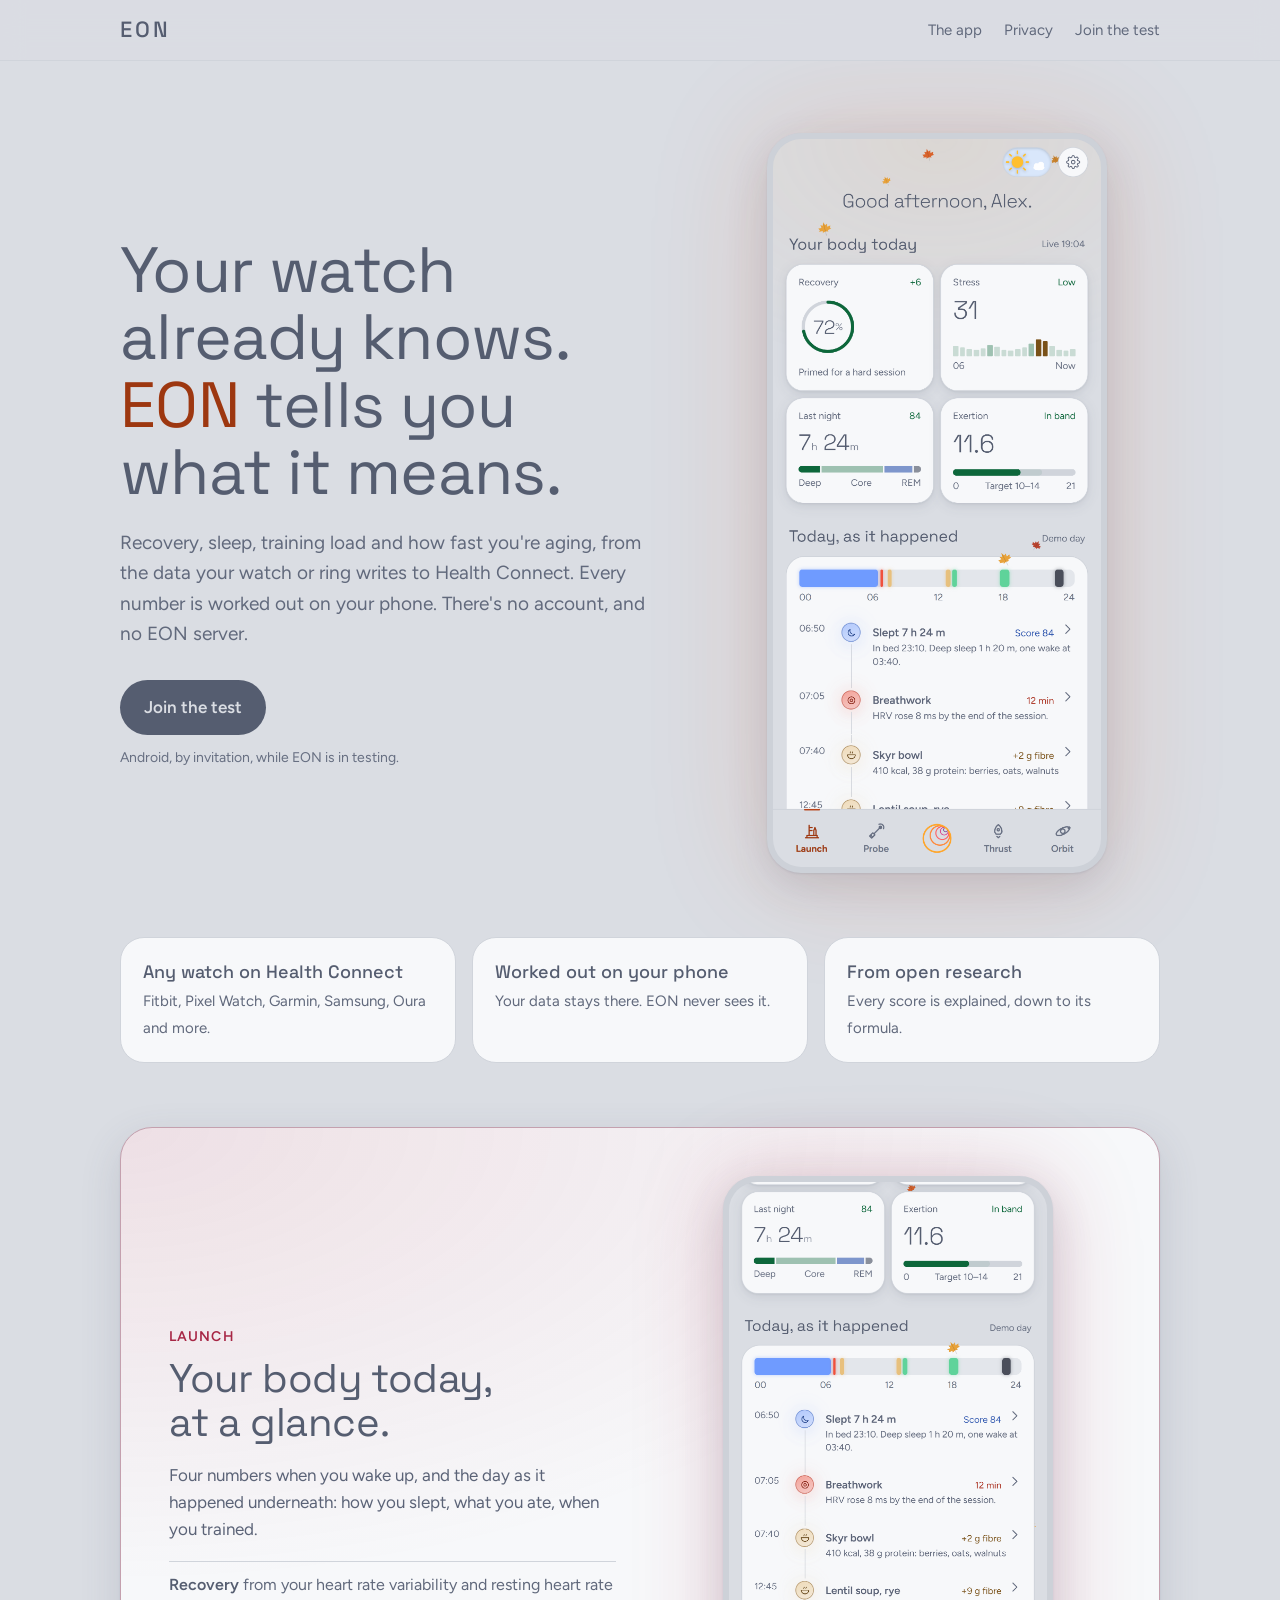
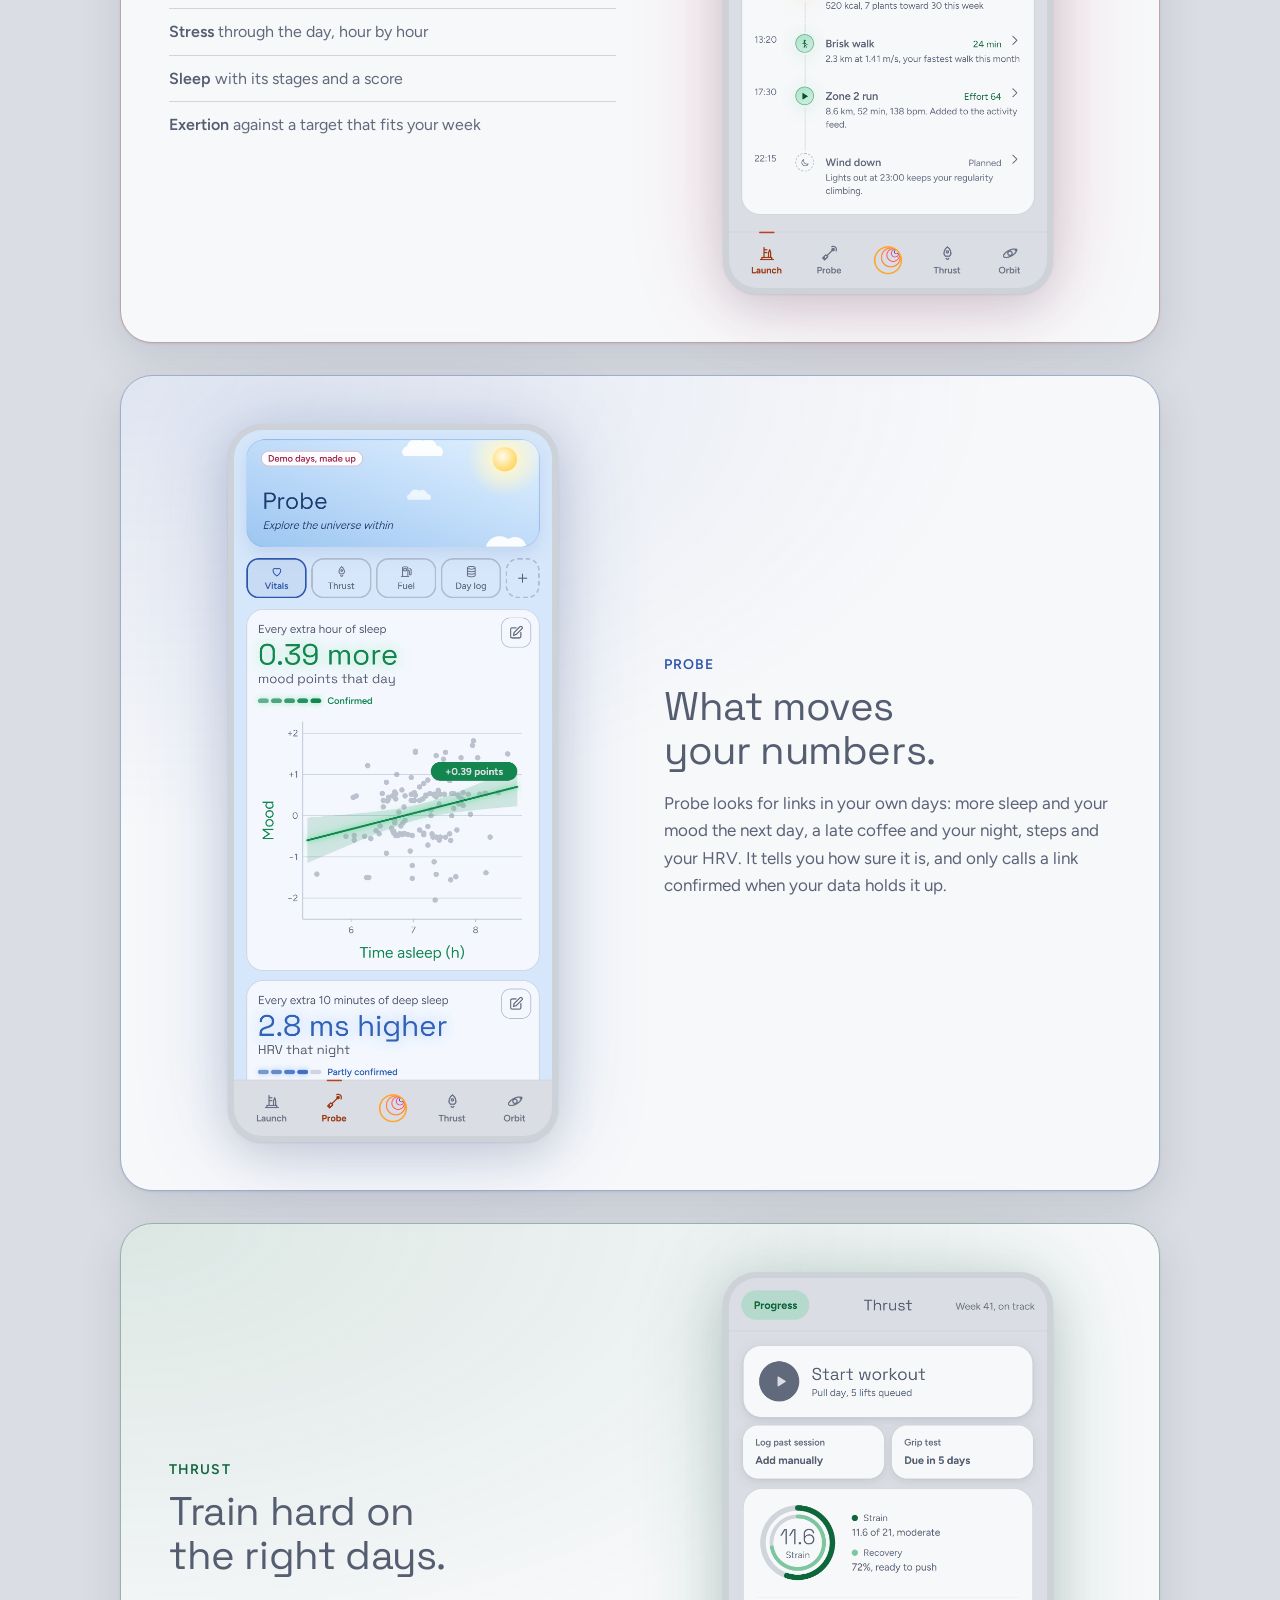
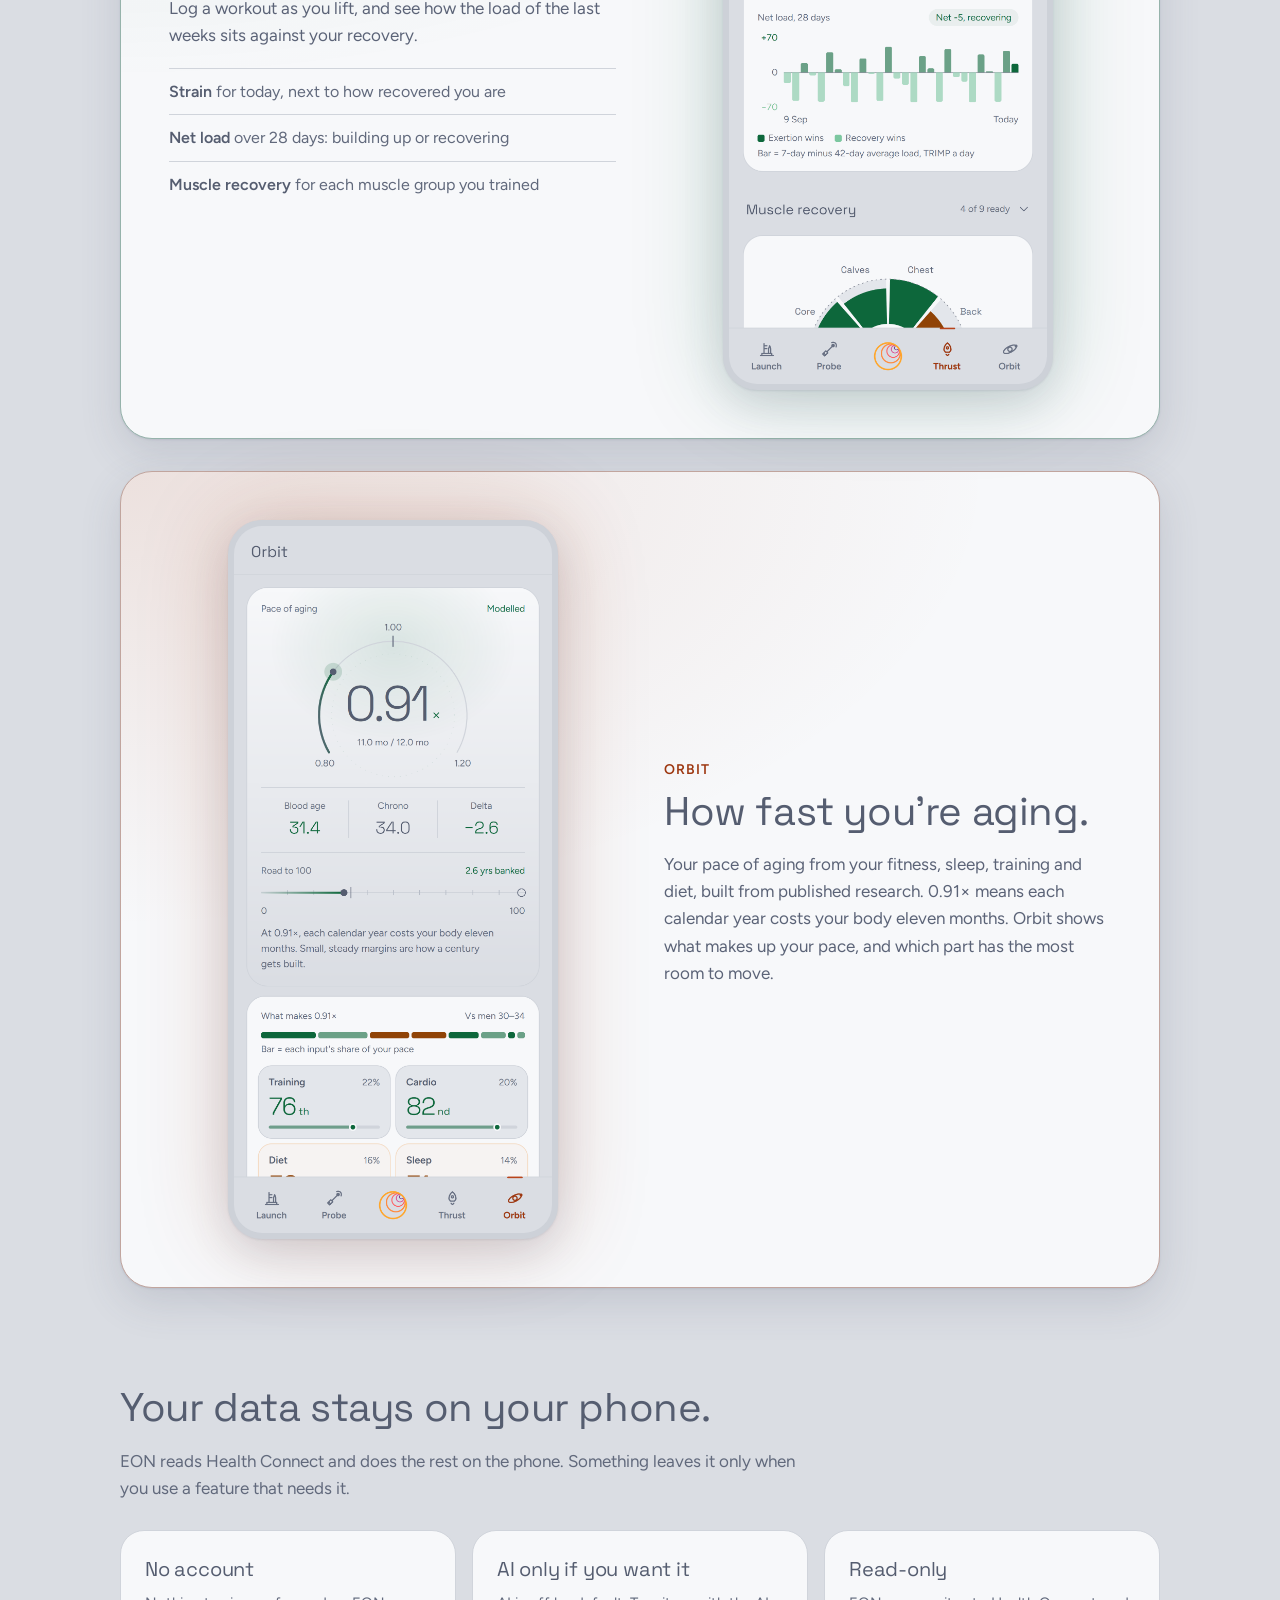
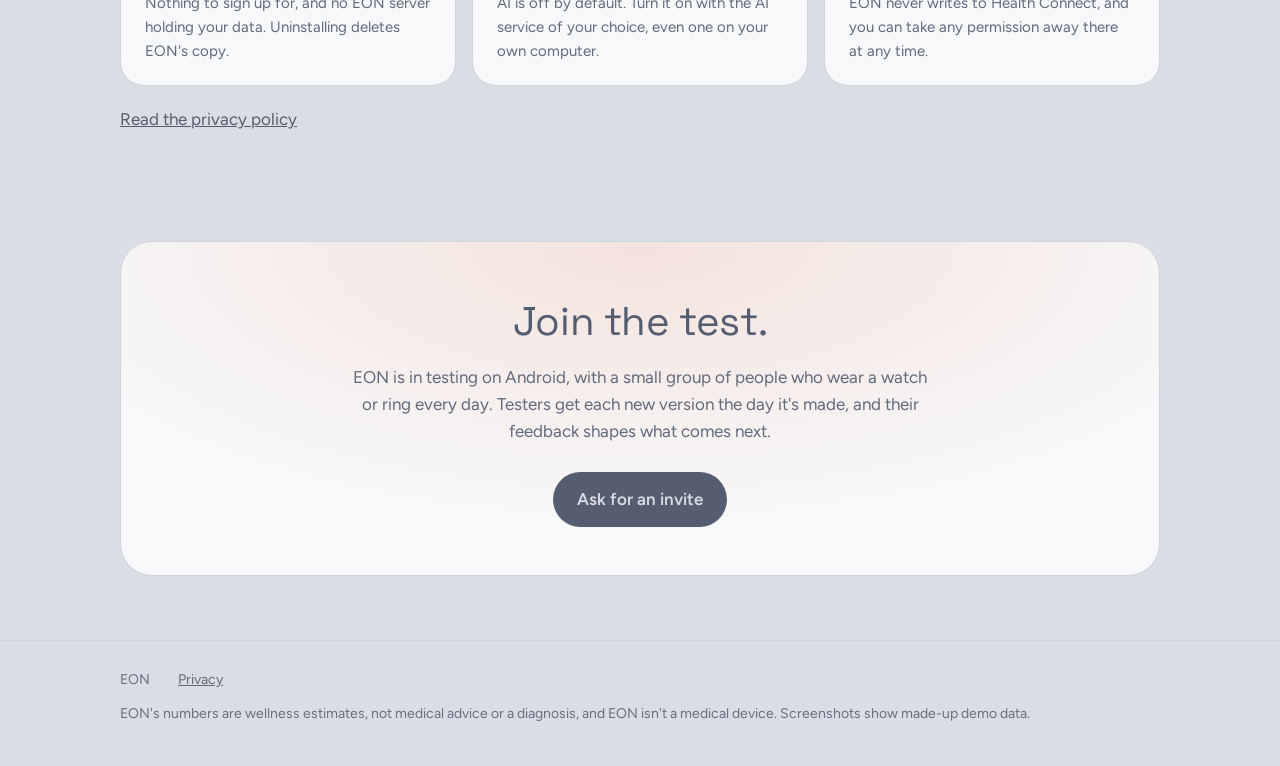
==== index.html @ 042eff28 "EON site: product page and privacy policy in the app's design, demo-data screenshots Co-Authored-By:" ====
<!doctype html>
<html lang="en">
  <head>
    <meta charset="utf-8" />
    <meta name="viewport" content="width=device-width, initial-scale=1" />
    <title>EON: your watch's data, read on your phone</title>
    <meta
      name="description"
      content="EON turns what your watch writes to Health Connect into recovery, sleep, training and pace of aging. Worked out on your phone, with no account and no EON server."
    />
    <meta name="theme-color" content="#1c1d22" media="(prefers-color-scheme: dark)" />
    <meta name="theme-color" content="#dadde3" media="(prefers-color-scheme: light)" />
    <link rel="preconnect" href="https://fonts.googleapis.com" />
    <link rel="preconnect" href="https://fonts.gstatic.com" crossorigin />
    <link
      href="https://fonts.googleapis.com/css2?family=Space+Grotesk:wght@300;400;500&family=Figtree:wght@400;500;600;700&display=swap"
      rel="stylesheet"
    />
    <link rel="stylesheet" href="style.css" />
  </head>
  <body>
    <header class="top">
      <div class="wrap">
        <a class="word" href="./">EON</a>
        <nav>
          <a class="wide" href="#launch">The app</a>
          <a href="#privacy">Privacy</a>
          <a href="#join">Join the test</a>
        </nav>
      </div>
    </header>

    <main class="wrap">
      <section class="hero">
        <div>
          <h1>Your watch already knows. <em>EON</em> tells you what it means.</h1>
          <p class="lede">
            Recovery, sleep, training load and how fast you're aging, from the data your watch or ring writes to
            Health Connect. Every number is worked out on your phone. There's no account, and no EON server.
          </p>
          <a class="button" href="#join">Join the test</a>
          <span class="note">Android, by invitation, while EON is in testing.</span>
        </div>
        <picture class="phone">
          <source srcset="img/launch-light.png" media="(prefers-color-scheme: light)" />
          <img src="img/launch-dark.png" alt="EON's Launch screen: recovery 72%, stress 31, last night 7 h 24 m, and the day so far" width="1236" height="2745" />
        </picture>
      </section>

      <section class="facts">
        <div class="fact"><b>Any watch on Health Connect</b><span>Fitbit, Pixel Watch, Garmin, Samsung, Oura and more.</span></div>
        <div class="fact"><b>Worked out on your phone</b><span>Your data stays there. EON never sees it.</span></div>
        <div class="fact"><b>From open research</b><span>Every score is explained, down to its formula.</span></div>
      </section>

      <section class="area launch" id="launch">
        <div class="copy">
          <span class="kicker">Launch</span>
          <h2>Your body today, at a glance.</h2>
          <p>Four numbers when you wake up, and the day as it happened underneath: how you slept, what you ate, when you trained.</p>
          <ul>
            <li><b>Recovery</b> from your heart rate variability and resting heart rate</li>
            <li><b>Stress</b> through the day, hour by hour</li>
            <li><b>Sleep</b> with its stages and a score</li>
            <li><b>Exertion</b> against a target that fits your week</li>
          </ul>
        </div>
        <picture class="phone">
          <source srcset="img/launch-day-light.png" media="(prefers-color-scheme: light)" />
          <img src="img/launch-day-dark.png" alt="Launch: the day as it happened, with sleep, breathwork and meals on a timeline" width="1236" height="2745" loading="lazy" />
        </picture>
      </section>

      <section class="area probe flip">
        <div class="copy">
          <span class="kicker">Probe</span>
          <h2>What moves your numbers.</h2>
          <p>
            Probe looks for links in your own days: more sleep and your mood the next day, a late coffee and your
            night, steps and your HRV. It tells you how sure it is, and only calls a link confirmed when your data
            holds it up.
          </p>
        </div>
        <picture class="phone">
          <source srcset="img/probe-light.png" media="(prefers-color-scheme: light)" />
          <img src="img/probe-dark.png" alt="Probe: every extra hour of sleep, 0.39 more mood points that day, confirmed" width="1236" height="2745" loading="lazy" />
        </picture>
      </section>

      <section class="area thrust">
        <div class="copy">
          <span class="kicker">Thrust</span>
          <h2>Train hard on the right days.</h2>
          <p>Log a workout as you lift, and see how the load of the last weeks sits against your recovery.</p>
          <ul>
            <li><b>Strain</b> for today, next to how recovered you are</li>
            <li><b>Net load</b> over 28 days: building up or recovering</li>
            <li><b>Muscle recovery</b> for each muscle group you trained</li>
          </ul>
        </div>
        <picture class="phone">
          <source srcset="img/thrust-light.png" media="(prefers-color-scheme: light)" />
          <img src="img/thrust-dark.png" alt="Thrust: start workout, strain 11.6, net load over 28 days, muscle recovery" width="1236" height="2745" loading="lazy" />
        </picture>
      </section>

      <section class="area orbit flip">
        <div class="copy">
          <span class="kicker">Orbit</span>
          <h2>How fast you're aging.</h2>
          <p>
            Your pace of aging from your fitness, sleep, training and diet, built from published research. 0.91×
            means each calendar year costs your body eleven months. Orbit shows what makes up your pace, and which
            part has the most room to move.
          </p>
        </div>
        <picture class="phone">
          <source srcset="img/orbit-light.png" media="(prefers-color-scheme: light)" />
          <img src="img/orbit-dark.png" alt="Orbit: pace of aging 0.91×, blood age 31.4 against 34.0" width="1236" height="2745" loading="lazy" />
        </picture>
      </section>

      <section class="band" id="privacy">
        <h2>Your data stays on your phone.</h2>
        <p>EON reads Health Connect and does the rest on the phone. Something leaves it only when you use a feature that needs it.</p>
        <div class="cards">
          <div class="card">
            <h3>No account</h3>
            <p>Nothing to sign up for, and no EON server holding your data. Uninstalling deletes EON's copy.</p>
          </div>
          <div class="card">
            <h3>AI only if you want it</h3>
            <p>AI is off by default. Turn it on with the AI service of your choice, even one on your own computer.</p>
          </div>
          <div class="card">
            <h3>Read-only</h3>
            <p>EON never writes to Health Connect, and you can take any permission away there at any time.</p>
          </div>
        </div>
        <p style="margin-top: 20px"><a href="privacy.html">Read the privacy policy</a></p>
      </section>

      <section class="join" id="join">
        <h2>Join the test.</h2>
        <p>
          EON is in testing on Android, with a small group of people who wear a watch or ring every day. Testers get
          each new version the day it's made, and their feedback shapes what comes next.
        </p>
        <a class="button" href="#join">Ask for an invite</a>
      </section>
    </main>

    <footer>
      <div class="wrap">
        <span>EON</span>
        <a href="privacy.html">Privacy</a>
        <span class="fine">
          EON's numbers are wellness estimates, not medical advice or a diagnosis, and EON isn't a medical device.
          Screenshots show made-up demo data.
        </span>
      </div>
    </footer>
  </body>
</html>
---- style.css ----
/* EON's own design, copied from the app's src/theme.ts: the same grounds, greys, area colours and
   type. Dark is the default, as in the app; daylight follows the visitor's system setting. */
*,
*::before,
*::after {
  box-sizing: border-box;
}

:root {
  color-scheme: dark;
  --sunk: #16171b;
  --bg: #1c1d22;
  --well: #212228;
  --card: #272930;
  --raised: #30333b;
  --line: #383b45;
  --dim: #9da1ad;
  --sub: #bec2cc;
  --body: #dde0e7;
  --ink: #f5f6f9;
  --flare: #ffb45c;
  --ember: #e2531c;
  /* the four areas: activity, health, calm (sleep), food */
  --active: #5fd39a;
  --health: #ff6b8b;
  --calm: #6f9bff;
  --food: #e8c07d;
  /* how strongly the areas tint and glow a card */
  --wash: 0.16;
  --glow: 0.28;
  --shadow: 0 1px 0 rgba(255, 255, 255, 0.04) inset, 0 12px 40px rgba(0, 0, 0, 0.35);
  --display: 'Space Grotesk', Figtree, sans-serif;
  --text: Figtree, system-ui, sans-serif;
}

@media (prefers-color-scheme: light) {
  :root {
    color-scheme: light;
    --sunk: #cdd1d8;
    --bg: #dadde3;
    --well: #d3d7dd;
    --card: #f7f8fa;
    --raised: #e3e6eb;
    --line: #d0d4db;
    --dim: #676f82;
    --sub: #61697c;
    --body: #5b6377;
    --ink: #555d70;
    --flare: #9d3710;
    --ember: #b8431a;
    --active: #0d673b;
    --health: #a72645;
    --calm: #2d55ae;
    --food: #795118;
    --wash: 0.12;
    --glow: 0.22;
    --shadow: 0 1px 2px rgba(74, 80, 104, 0.12), 0 14px 40px rgba(74, 80, 104, 0.16);
  }
}

html {
  background: var(--bg);
  scroll-behavior: smooth;
}
body {
  margin: 0;
  background: var(--bg);
  color: var(--body);
  font-family: var(--text);
  font-size: 17px;
  line-height: 1.6;
  -webkit-font-smoothing: antialiased;
}
img {
  display: block;
  max-width: 100%;
  height: auto;
}
a {
  color: var(--ink);
}
h1,
h2,
h3 {
  font-family: var(--display);
  font-weight: 400;
  color: var(--ink);
  letter-spacing: -0.01em;
  text-wrap: balance;
}
p {
  text-wrap: pretty;
}

.wrap {
  max-width: 1080px;
  margin: 0 auto;
  padding: 0 20px;
}

/* ---- top bar ---- */
.top {
  position: sticky;
  top: 0;
  z-index: 10;
  background: color-mix(in srgb, var(--bg) 86%, transparent);
  backdrop-filter: blur(12px);
  border-bottom: 1px solid var(--line);
}
.top .wrap {
  display: flex;
  align-items: center;
  gap: 24px;
  height: 60px;
}
.word {
  font-family: var(--display);
  font-size: 22px;
  font-weight: 500;
  letter-spacing: 0.14em;
  color: var(--ink);
  text-decoration: none;
}
.top nav {
  margin-left: auto;
  display: flex;
  gap: 22px;
  font-size: 15px;
}
.top nav a {
  color: var(--sub);
  text-decoration: none;
}
.top nav a:hover {
  color: var(--ink);
}

/* ---- hero ---- */
.hero {
  display: grid;
  grid-template-columns: 1.1fr 0.9fr;
  gap: 48px;
  align-items: center;
  padding: 72px 0 40px;
}
.hero h1 {
  font-size: clamp(40px, 6vw, 64px);
  line-height: 1.05;
  margin: 0;
}
.hero h1 em {
  font-style: normal;
  color: var(--flare);
}
.lede {
  font-size: 19px;
  color: var(--sub);
  margin: 22px 0 30px;
  max-width: 34em;
}
.button {
  display: inline-block;
  padding: 14px 24px;
  border-radius: 999px;
  background: var(--ink);
  color: var(--bg);
  font-weight: 600;
  text-decoration: none;
}
.note {
  display: block;
  margin-top: 12px;
  font-size: 14px;
  color: var(--dim);
}

/* a screenshot in a phone's rounded frame */
.phone {
  display: block;
  width: 100%;
  border-radius: 34px;
  overflow: hidden;
  border: 6px solid var(--sunk);
  box-shadow: var(--shadow);
  background: var(--sunk);
  max-width: 330px;
  margin: 0 auto;
}
.hero .phone {
  max-width: 340px;
  box-shadow: var(--shadow), 0 0 120px rgba(226, 83, 28, calc(var(--glow) * 0.8));
}

/* ---- three plain facts under the hero ---- */
.facts {
  display: grid;
  grid-template-columns: repeat(3, 1fr);
  gap: 16px;
  padding: 24px 0 64px;
}
.fact {
  background: var(--card);
  border: 1px solid var(--line);
  border-radius: 24px;
  padding: 20px 22px;
}
.fact b {
  display: block;
  font-family: var(--display);
  font-weight: 500;
  font-size: 18px;
  color: var(--ink);
}
.fact span {
  font-size: 15px;
  color: var(--sub);
}

/* ---- the four tabs ---- */
.area {
  --hue: var(--active);
  display: grid;
  grid-template-columns: 1fr 1fr;
  gap: 48px;
  align-items: center;
  margin: 0 0 32px;
  padding: 48px;
  border-radius: 32px;
  border: 1px solid color-mix(in srgb, var(--hue) 30%, var(--line));
  background:
    radial-gradient(120% 80% at 0% 0%, color-mix(in srgb, var(--hue) calc(var(--wash) * 100%), transparent), transparent 70%),
    var(--card);
  box-shadow: var(--shadow);
}
.area.flip .copy {
  order: 2;
}
.area .phone {
  box-shadow: var(--shadow), 0 0 90px color-mix(in srgb, var(--hue) calc(var(--glow) * 100%), transparent);
}
.kicker {
  font-size: 14px;
  font-weight: 600;
  letter-spacing: 0.08em;
  text-transform: uppercase;
  color: var(--hue);
}
.area h2 {
  font-size: clamp(30px, 4vw, 40px);
  line-height: 1.1;
  margin: 8px 0 16px;
}
.area ul {
  margin: 18px 0 0;
  padding: 0;
  list-style: none;
}
.area li {
  padding: 10px 0;
  border-top: 1px solid var(--line);
  color: var(--sub);
  font-size: 16px;
}
.area li b {
  color: var(--ink);
  font-weight: 600;
}
.launch {
  --hue: var(--health);
}
.probe {
  --hue: var(--calm);
}
.thrust {
  --hue: var(--active);
}
.orbit {
  --hue: var(--flare);
}

/* ---- privacy and AI ---- */
.band {
  padding: 56px 0 24px;
}
.band h2 {
  font-size: clamp(30px, 4vw, 40px);
  margin: 0 0 8px;
}
.band > p {
  color: var(--sub);
  max-width: 40em;
  margin: 0 0 28px;
}
.cards {
  display: grid;
  grid-template-columns: repeat(3, 1fr);
  gap: 16px;
}
.card {
  background: var(--card);
  border: 1px solid var(--line);
  border-radius: 24px;
  padding: 22px 24px;
}
.card h3 {
  font-size: 20px;
  margin: 0 0 6px;
}
.card p {
  margin: 0;
  font-size: 15px;
  color: var(--sub);
}

.join {
  margin: 56px 0 0;
  padding: 48px;
  border-radius: 32px;
  text-align: center;
  background:
    radial-gradient(90% 120% at 50% 0%, rgba(226, 83, 28, calc(var(--wash) * 1.1)), transparent 70%),
    var(--card);
  border: 1px solid var(--line);
}
.join h2 {
  font-size: clamp(30px, 4vw, 40px);
  margin: 0 0 10px;
}
.join p {
  color: var(--sub);
  max-width: 34em;
  margin: 0 auto 26px;
}

footer {
  margin-top: 64px;
  padding: 28px 0 40px;
  border-top: 1px solid var(--line);
  font-size: 14px;
  color: var(--dim);
}
footer .wrap {
  display: flex;
  flex-wrap: wrap;
  gap: 12px 28px;
}
footer a {
  color: var(--sub);
}
footer .fine {
  flex-basis: 100%;
}

/* ---- the privacy policy ---- */
.doc {
  max-width: 720px;
  padding-top: 48px;
}
.doc h1 {
  font-size: clamp(36px, 5vw, 48px);
  margin: 0 0 6px;
}
.doc .date {
  color: var(--dim);
  font-size: 15px;
  margin: 0 0 28px;
}
.doc section {
  background: var(--card);
  border: 1px solid var(--line);
  border-radius: 24px;
  padding: 22px 26px;
  margin: 0 0 14px;
}
.doc h2 {
  font-size: 22px;
  margin: 0 0 6px;
}
.doc section p,
.doc section li {
  color: var(--sub);
  font-size: 16px;
}
.doc section p {
  margin: 8px 0 0;
}
.doc b {
  color: var(--ink);
}
.doc ul {
  margin: 8px 0 0;
  padding-left: 20px;
}

/* ---- phones ---- */
@media (max-width: 820px) {
  body {
    font-size: 16px;
  }
  .top nav {
    gap: 16px;
    font-size: 14px;
  }
  .top nav .wide {
    display: none;
  }
  .hero,
  .area {
    grid-template-columns: 1fr;
    gap: 32px;
  }
  .hero {
    padding: 44px 0 24px;
  }
  .area {
    padding: 28px 22px;
    border-radius: 28px;
  }
  .area.flip .copy {
    order: 0;
  }
  .facts,
  .cards {
    grid-template-columns: 1fr;
  }
  .phone {
    max-width: 280px;
    border-radius: 30px;
  }
  .join {
    padding: 32px 22px;
  }
}
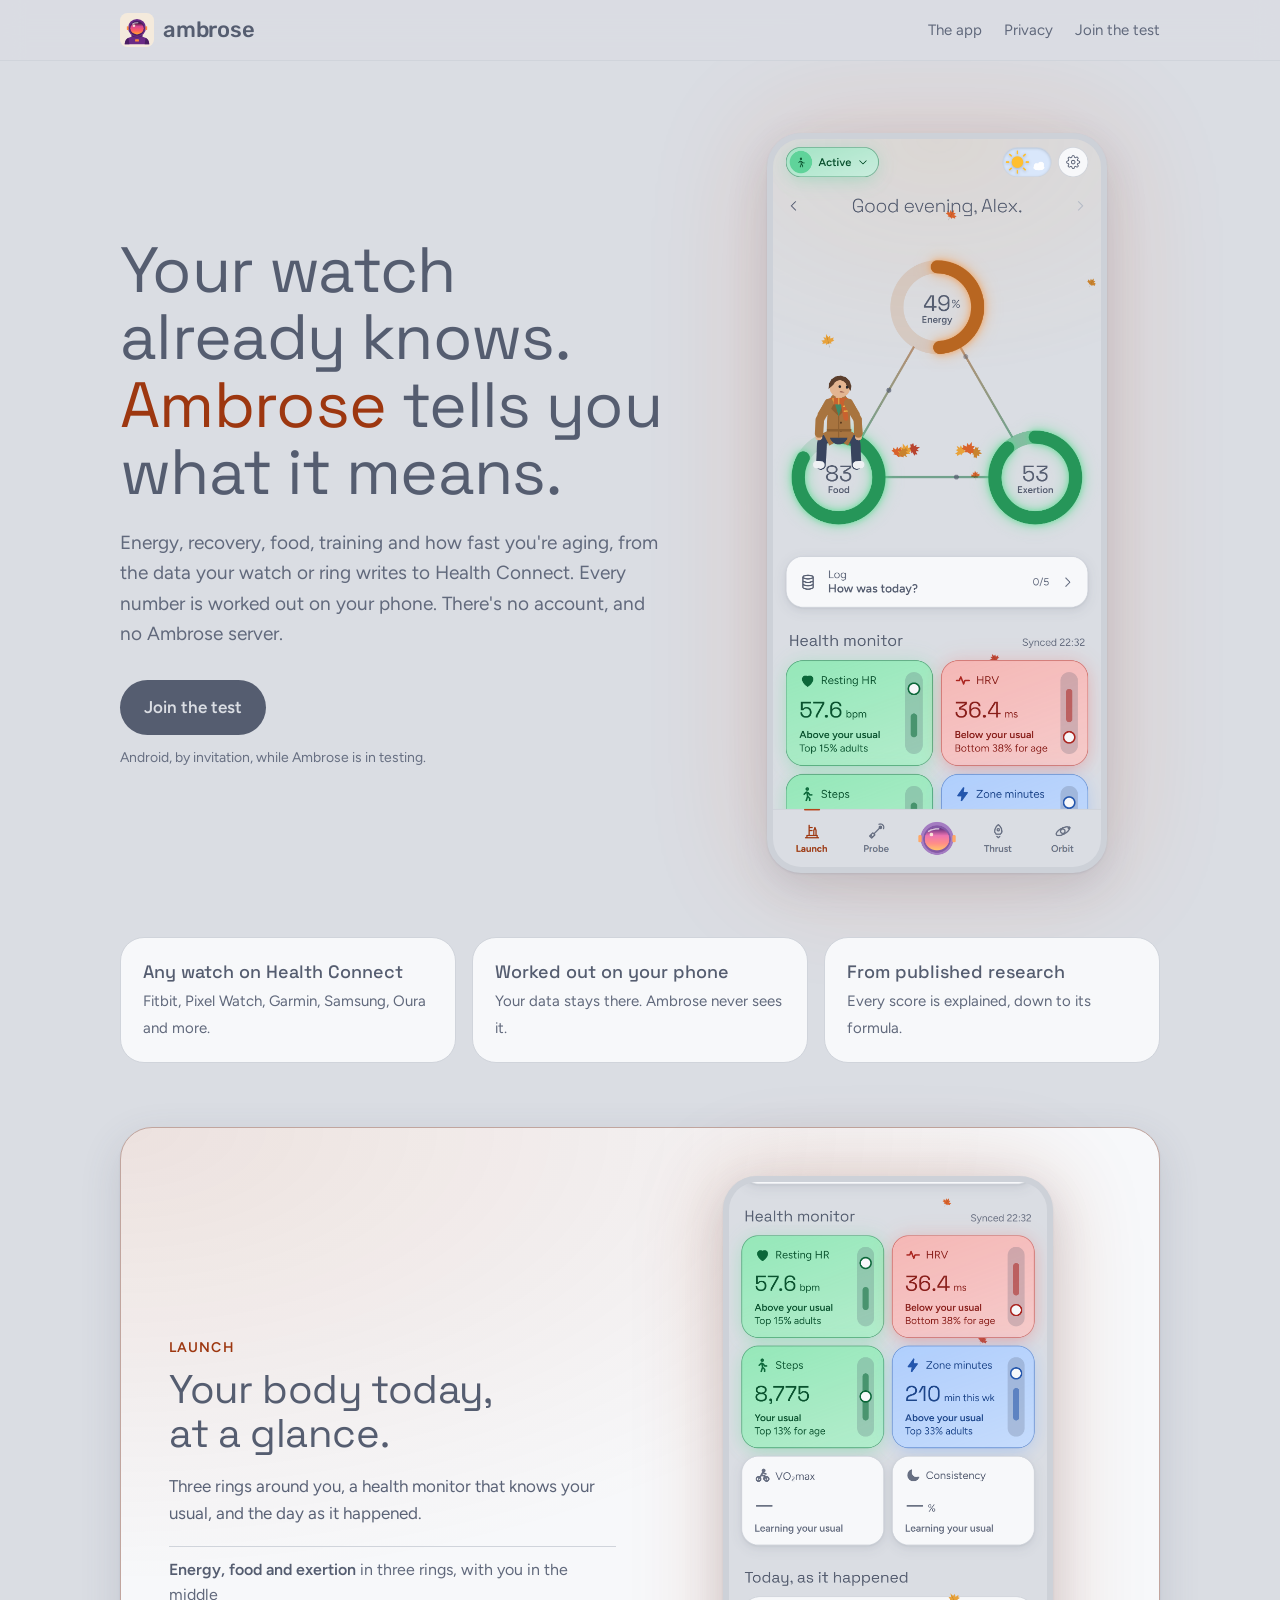
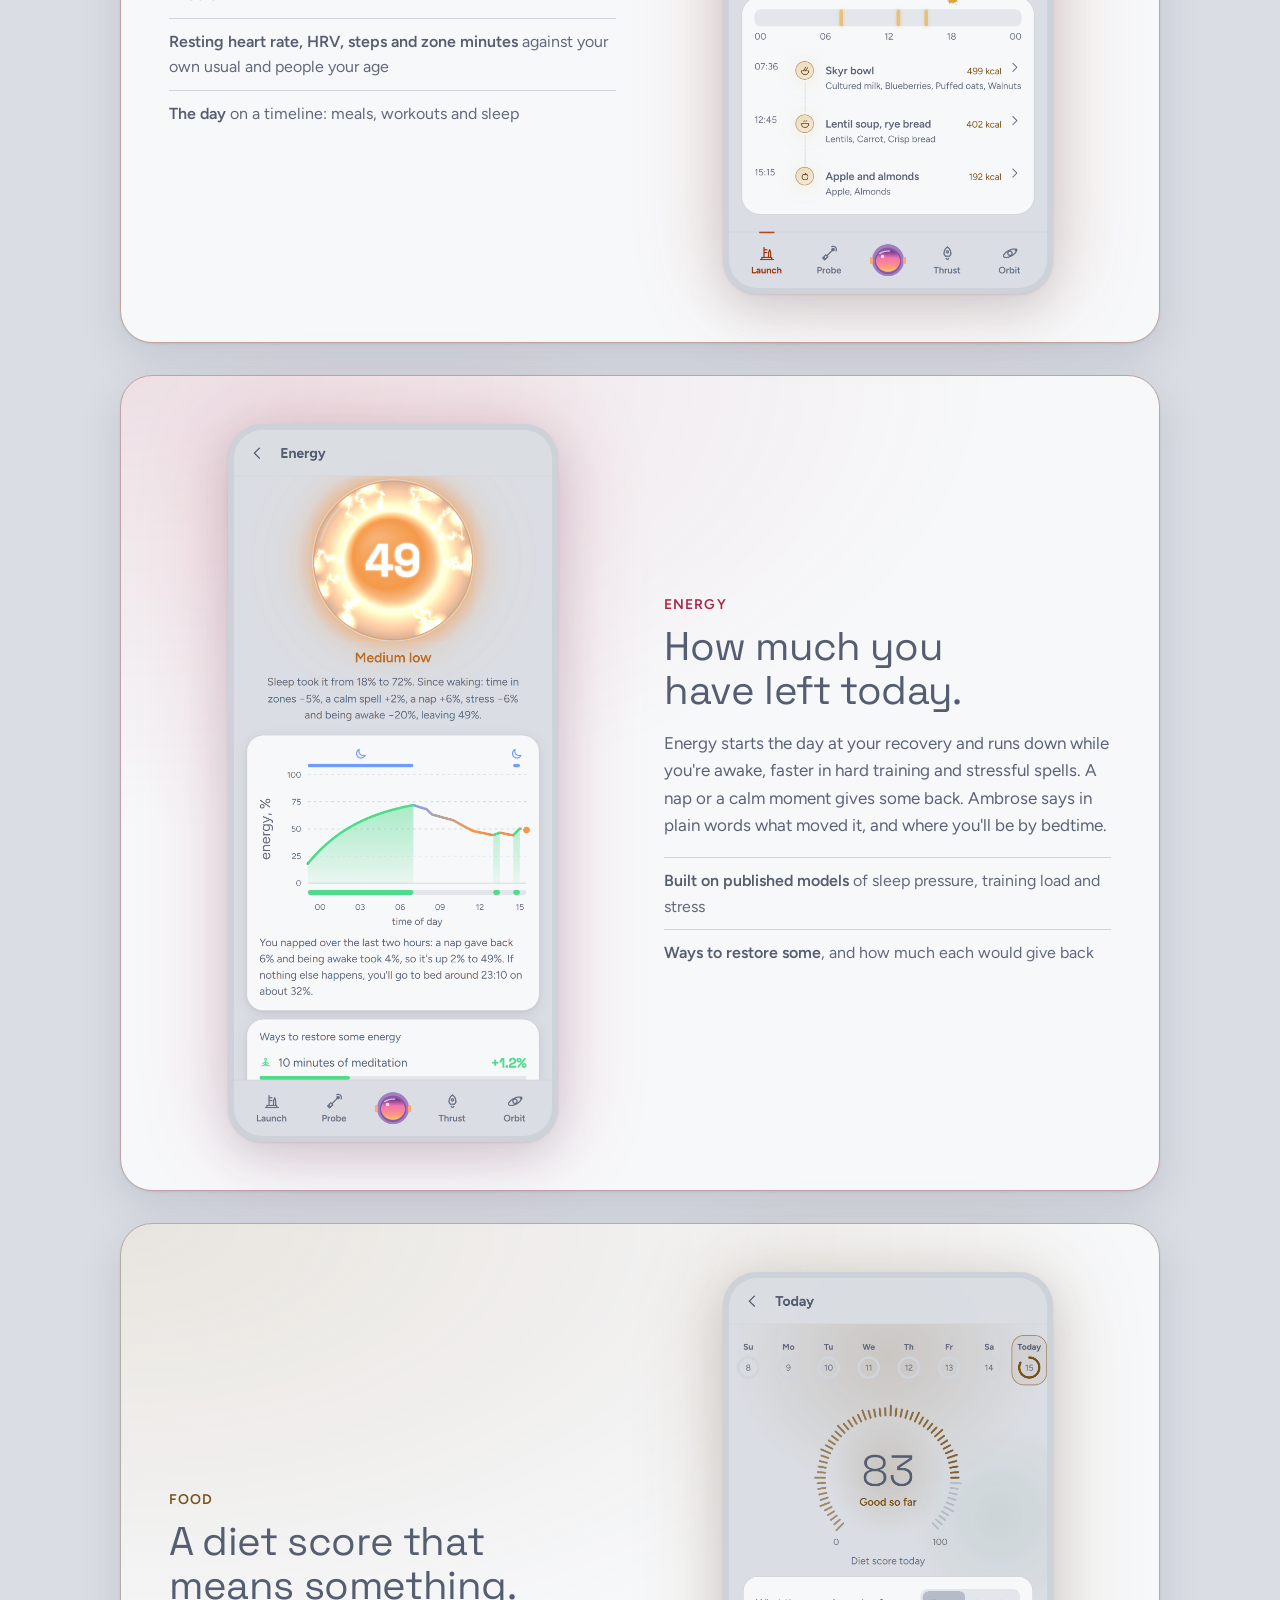
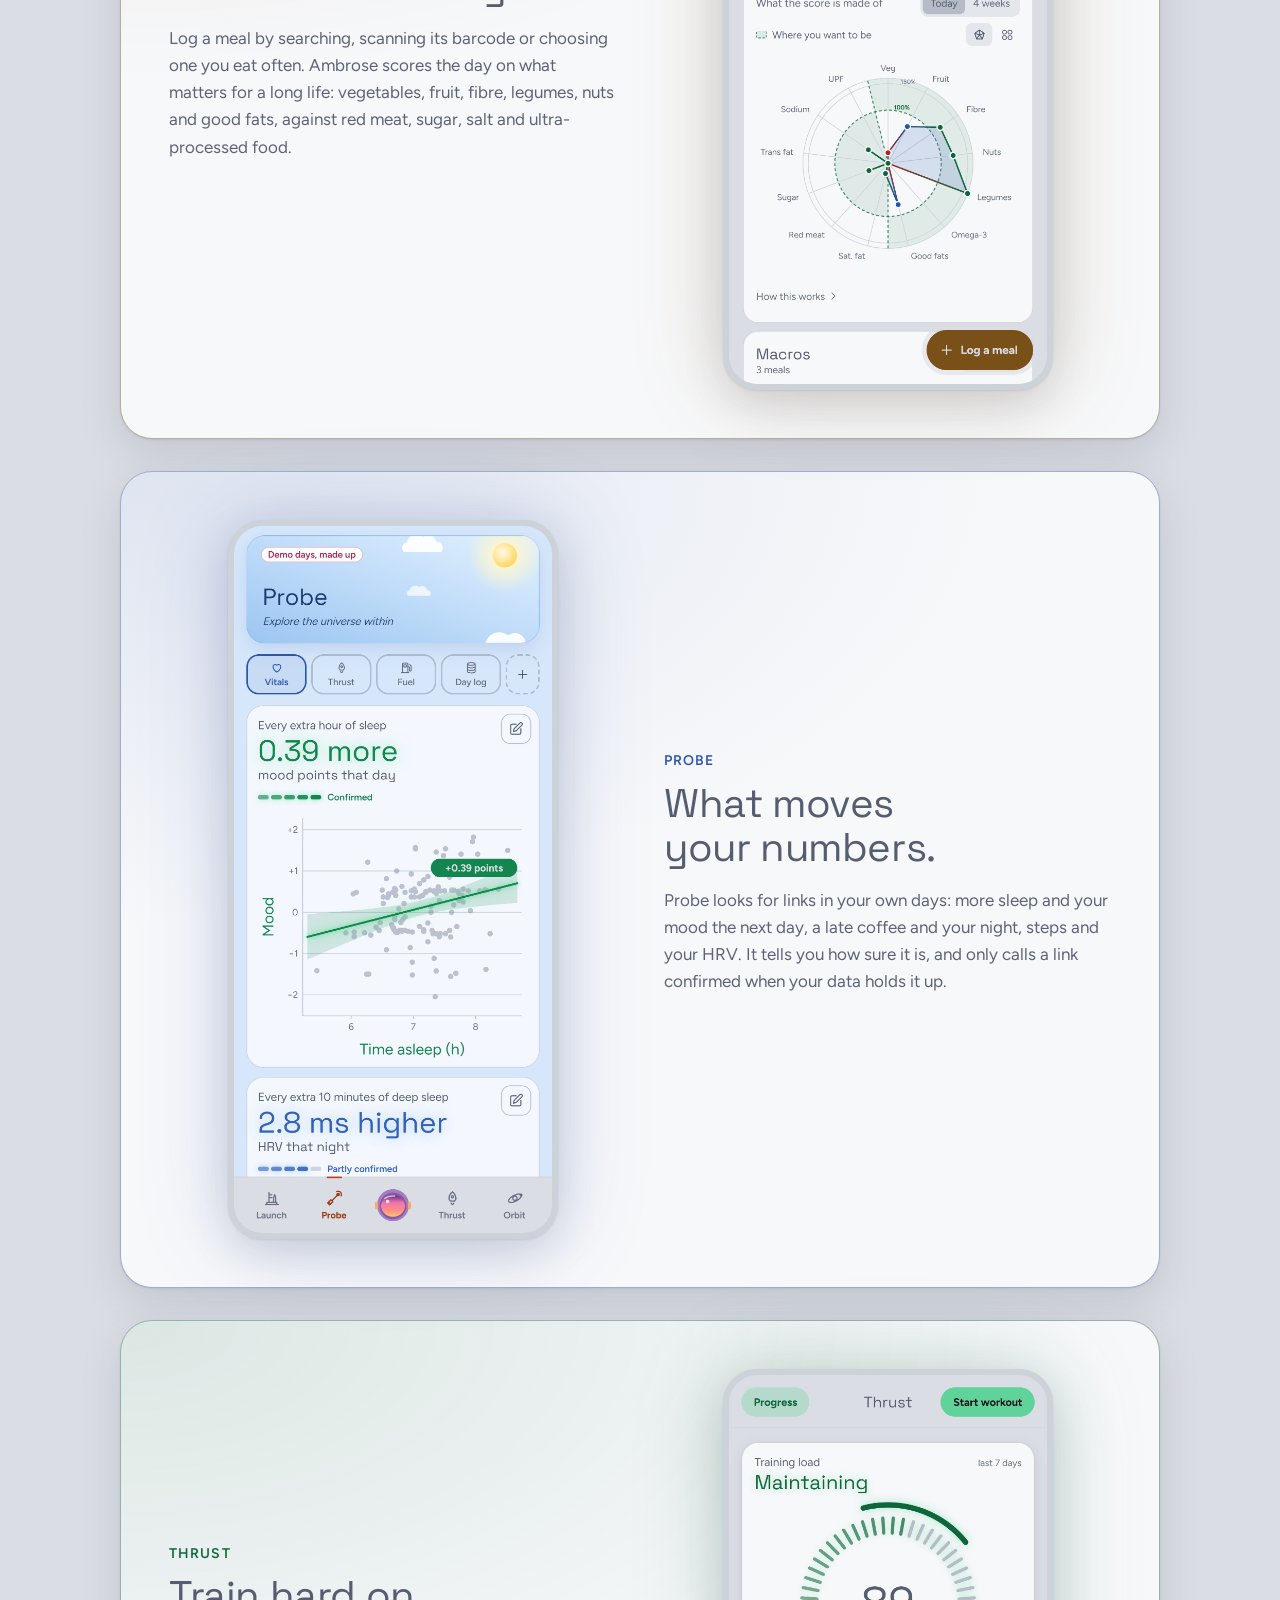
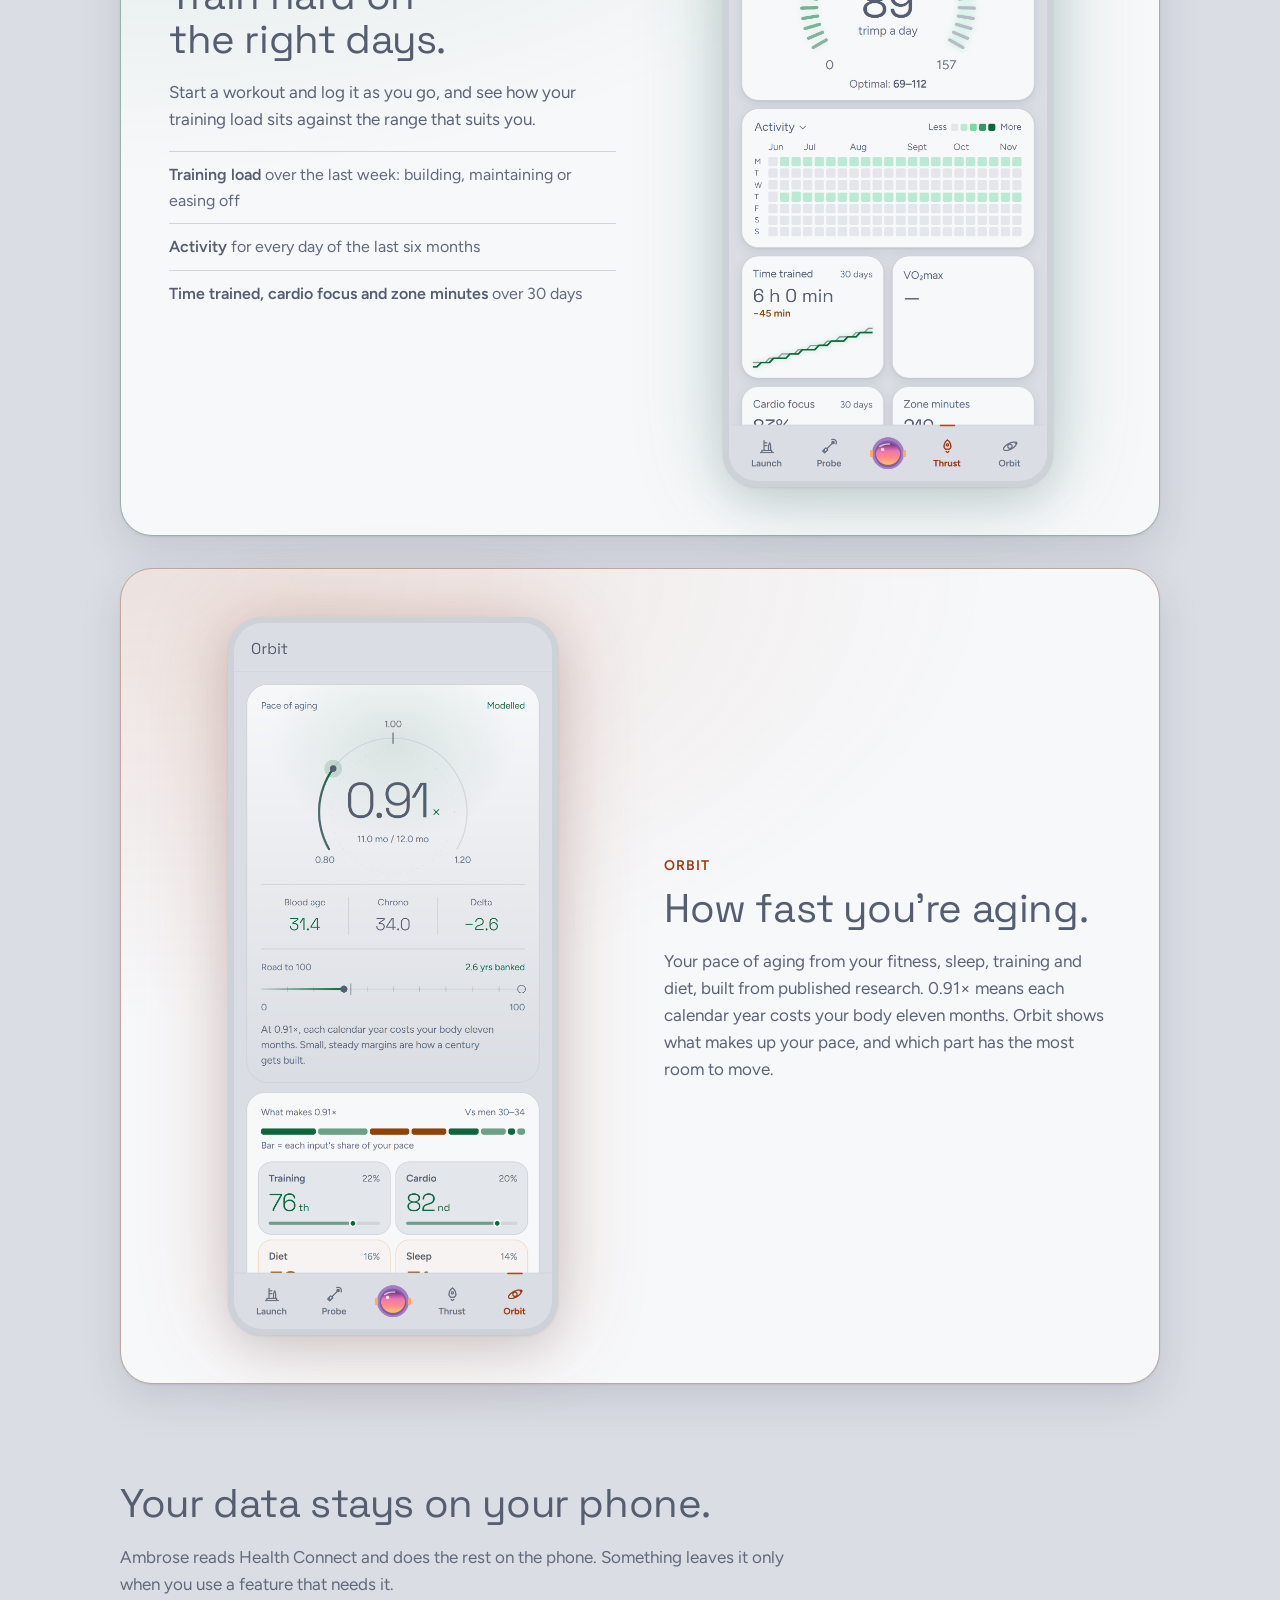
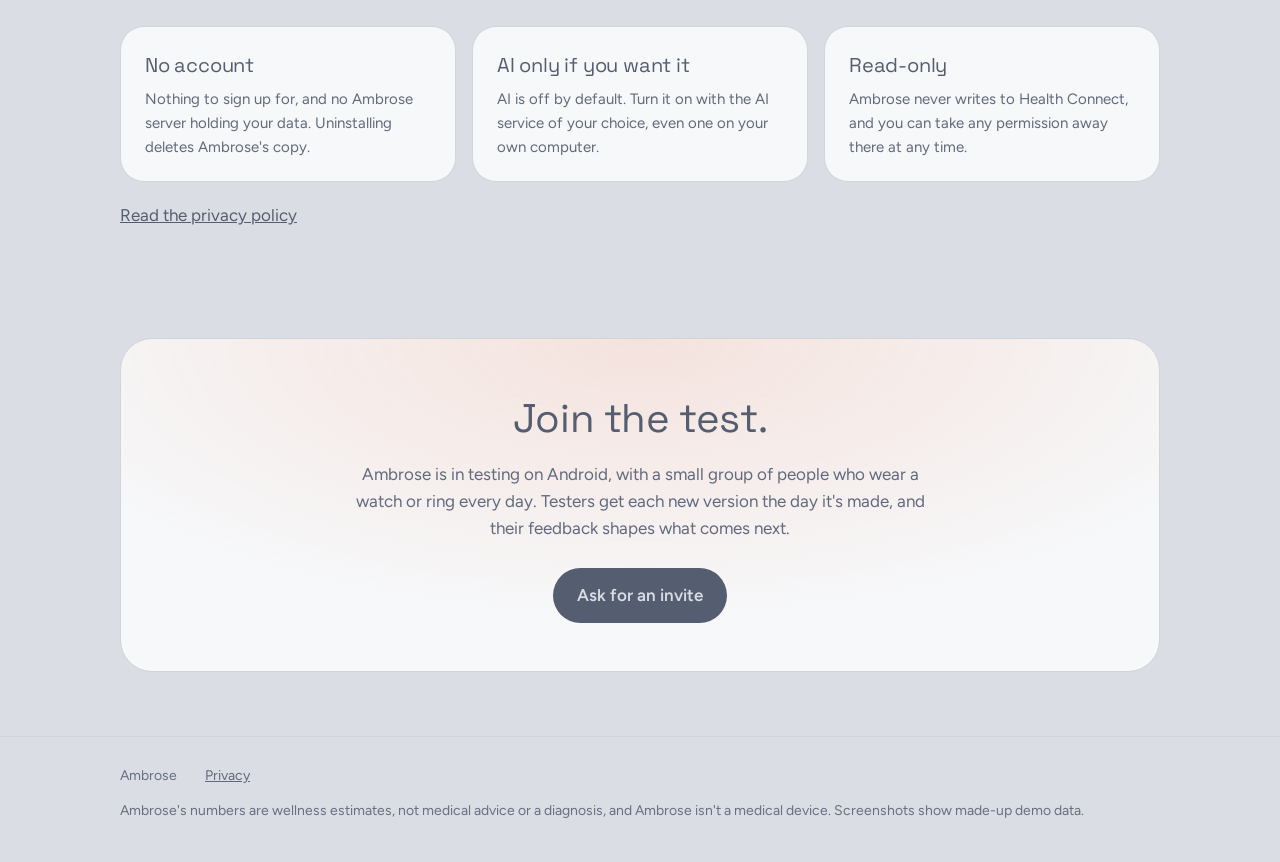
==== commit c8d7e219: "Ambrose: the site renamed, with the helmet mark and pictures of the current app Screenshots retaken " ====
--- a/index.html
+++ b/index.html
@@ -3,17 +3,19 @@
   <head>
     <meta charset="utf-8" />
     <meta name="viewport" content="width=device-width, initial-scale=1" />
-    <title>EON: your watch's data, read on your phone</title>
+    <title>Ambrose: your watch's data, read on your phone</title>
     <meta
       name="description"
-      content="EON turns what your watch writes to Health Connect into recovery, sleep, training and pace of aging. Worked out on your phone, with no account and no EON server."
+      content="Ambrose turns what your watch writes to Health Connect into energy, recovery, food, training and pace of aging. Worked out on your phone, with no account and no Ambrose server."
     />
     <meta name="theme-color" content="#1c1d22" media="(prefers-color-scheme: dark)" />
     <meta name="theme-color" content="#dadde3" media="(prefers-color-scheme: light)" />
+    <link rel="icon" href="mark.svg" type="image/svg+xml" />
+    <link rel="apple-touch-icon" href="apple-touch-icon.png" />
     <link rel="preconnect" href="https://fonts.googleapis.com" />
     <link rel="preconnect" href="https://fonts.gstatic.com" crossorigin />
     <link
-      href="https://fonts.googleapis.com/css2?family=Space+Grotesk:wght@300;400;500&family=Figtree:wght@400;500;600;700&display=swap"
+      href="https://fonts.googleapis.com/css2?family=Space+Grotesk:wght@300;400;500&family=Figtree:wght@400;500;600;700&family=Rubik:wght@500;600&display=swap"
       rel="stylesheet"
     />
     <link rel="stylesheet" href="style.css" />
@@ -21,7 +23,7 @@
   <body>
     <header class="top">
       <div class="wrap">
-        <a class="word" href="./">EON</a>
+        <a class="word" href="./"><img src="mark.svg" alt="" width="34" height="34" />ambrose</a>
         <nav>
           <a class="wide" href="#launch">The app</a>
           <a href="#privacy">Privacy</a>
@@ -33,41 +35,76 @@
     <main class="wrap">
       <section class="hero">
         <div>
-          <h1>Your watch already knows. <em>EON</em> tells you what it means.</h1>
+          <h1>Your watch already knows. <em>Ambrose</em> tells you what it means.</h1>
           <p class="lede">
-            Recovery, sleep, training load and how fast you're aging, from the data your watch or ring writes to
-            Health Connect. Every number is worked out on your phone. There's no account, and no EON server.
+            Energy, recovery, food, training and how fast you're aging, from the data your watch or ring writes to
+            Health Connect. Every number is worked out on your phone. There's no account, and no Ambrose server.
           </p>
           <a class="button" href="#join">Join the test</a>
-          <span class="note">Android, by invitation, while EON is in testing.</span>
+          <span class="note">Android, by invitation, while Ambrose is in testing.</span>
         </div>
         <picture class="phone">
           <source srcset="img/launch-light.png" media="(prefers-color-scheme: light)" />
-          <img src="img/launch-dark.png" alt="EON's Launch screen: recovery 72%, stress 31, last night 7 h 24 m, and the day so far" width="1236" height="2745" />
+          <img src="img/launch-dark.png" alt="Ambrose's Launch screen: energy 49%, food 83 and exertion 54 around your avatar" width="1236" height="2745" />
         </picture>
       </section>
 
       <section class="facts">
         <div class="fact"><b>Any watch on Health Connect</b><span>Fitbit, Pixel Watch, Garmin, Samsung, Oura and more.</span></div>
-        <div class="fact"><b>Worked out on your phone</b><span>Your data stays there. EON never sees it.</span></div>
-        <div class="fact"><b>From open research</b><span>Every score is explained, down to its formula.</span></div>
+        <div class="fact"><b>Worked out on your phone</b><span>Your data stays there. Ambrose never sees it.</span></div>
+        <div class="fact"><b>From published research</b><span>Every score is explained, down to its formula.</span></div>
       </section>
 
       <section class="area launch" id="launch">
         <div class="copy">
           <span class="kicker">Launch</span>
           <h2>Your body today, at a glance.</h2>
-          <p>Four numbers when you wake up, and the day as it happened underneath: how you slept, what you ate, when you trained.</p>
+          <p>Three rings around you, a health monitor that knows your usual, and the day as it happened.</p>
           <ul>
-            <li><b>Recovery</b> from your heart rate variability and resting heart rate</li>
-            <li><b>Stress</b> through the day, hour by hour</li>
-            <li><b>Sleep</b> with its stages and a score</li>
-            <li><b>Exertion</b> against a target that fits your week</li>
+            <li><b>Energy, food and exertion</b> in three rings, with you in the middle</li>
+            <li><b>Resting heart rate, HRV, steps and zone minutes</b> against your own usual and people your age</li>
+            <li><b>The day</b> on a timeline: meals, workouts and sleep</li>
           </ul>
         </div>
         <picture class="phone">
           <source srcset="img/launch-day-light.png" media="(prefers-color-scheme: light)" />
-          <img src="img/launch-day-dark.png" alt="Launch: the day as it happened, with sleep, breathwork and meals on a timeline" width="1236" height="2745" loading="lazy" />
+          <img src="img/launch-day-dark.png" alt="The health monitor and today's meals on a timeline" width="1236" height="2745" loading="lazy" />
+        </picture>
+      </section>
+
+      <section class="area energy flip">
+        <div class="copy">
+          <span class="kicker">Energy</span>
+          <h2>How much you have left today.</h2>
+          <p>
+            Energy starts the day at your recovery and runs down while you're awake, faster in hard training and
+            stressful spells. A nap or a calm moment gives some back. Ambrose says in plain words what moved it, and
+            where you'll be by bedtime.
+          </p>
+          <ul>
+            <li><b>Built on published models</b> of sleep pressure, training load and stress</li>
+            <li><b>Ways to restore some</b>, and how much each would give back</li>
+          </ul>
+        </div>
+        <picture class="phone">
+          <source srcset="img/energy-light.png" media="(prefers-color-scheme: light)" />
+          <img src="img/energy-dark.png" alt="Energy at 49%, with the day's curve and why it stands there" width="1236" height="2745" loading="lazy" />
+        </picture>
+      </section>
+
+      <section class="area food">
+        <div class="copy">
+          <span class="kicker">Food</span>
+          <h2>A diet score that means something.</h2>
+          <p>
+            Log a meal by searching, scanning its barcode or choosing one you eat often. Ambrose scores the day on what
+            matters for a long life: vegetables, fruit, fibre, legumes, nuts and good fats, against red meat, sugar,
+            salt and ultra-processed food.
+          </p>
+        </div>
+        <picture class="phone">
+          <source srcset="img/food-light.png" media="(prefers-color-scheme: light)" />
+          <img src="img/food-dark.png" alt="Food: a diet score of 83, and what it's made of" width="1236" height="2745" loading="lazy" />
         </picture>
       </section>
 
@@ -91,16 +128,16 @@
         <div class="copy">
           <span class="kicker">Thrust</span>
           <h2>Train hard on the right days.</h2>
-          <p>Log a workout as you lift, and see how the load of the last weeks sits against your recovery.</p>
+          <p>Start a workout and log it as you go, and see how your training load sits against the range that suits you.</p>
           <ul>
-            <li><b>Strain</b> for today, next to how recovered you are</li>
-            <li><b>Net load</b> over 28 days: building up or recovering</li>
-            <li><b>Muscle recovery</b> for each muscle group you trained</li>
+            <li><b>Training load</b> over the last week: building, maintaining or easing off</li>
+            <li><b>Activity</b> for every day of the last six months</li>
+            <li><b>Time trained, cardio focus and zone minutes</b> over 30 days</li>
           </ul>
         </div>
         <picture class="phone">
           <source srcset="img/thrust-light.png" media="(prefers-color-scheme: light)" />
-          <img src="img/thrust-dark.png" alt="Thrust: start workout, strain 11.6, net load over 28 days, muscle recovery" width="1236" height="2745" loading="lazy" />
+          <img src="img/thrust-dark.png" alt="Thrust: training load 89 a day, maintaining, and six months of activity" width="1236" height="2745" loading="lazy" />
         </picture>
       </section>
 
@@ -122,11 +159,11 @@
 
       <section class="band" id="privacy">
         <h2>Your data stays on your phone.</h2>
-        <p>EON reads Health Connect and does the rest on the phone. Something leaves it only when you use a feature that needs it.</p>
+        <p>Ambrose reads Health Connect and does the rest on the phone. Something leaves it only when you use a feature that needs it.</p>
         <div class="cards">
           <div class="card">
             <h3>No account</h3>
-            <p>Nothing to sign up for, and no EON server holding your data. Uninstalling deletes EON's copy.</p>
+            <p>Nothing to sign up for, and no Ambrose server holding your data. Uninstalling deletes Ambrose's copy.</p>
           </div>
           <div class="card">
             <h3>AI only if you want it</h3>
@@ -134,7 +171,7 @@
           </div>
           <div class="card">
             <h3>Read-only</h3>
-            <p>EON never writes to Health Connect, and you can take any permission away there at any time.</p>
+            <p>Ambrose never writes to Health Connect, and you can take any permission away there at any time.</p>
           </div>
         </div>
         <p style="margin-top: 20px"><a href="privacy.html">Read the privacy policy</a></p>
@@ -143,8 +180,8 @@
       <section class="join" id="join">
         <h2>Join the test.</h2>
         <p>
-          EON is in testing on Android, with a small group of people who wear a watch or ring every day. Testers get
-          each new version the day it's made, and their feedback shapes what comes next.
+          Ambrose is in testing on Android, with a small group of people who wear a watch or ring every day. Testers
+          get each new version the day it's made, and their feedback shapes what comes next.
         </p>
         <a class="button" href="#join">Ask for an invite</a>
       </section>
@@ -152,11 +189,11 @@
 
     <footer>
       <div class="wrap">
-        <span>EON</span>
+        <span>Ambrose</span>
         <a href="privacy.html">Privacy</a>
         <span class="fine">
-          EON's numbers are wellness estimates, not medical advice or a diagnosis, and EON isn't a medical device.
-          Screenshots show made-up demo data.
+          Ambrose's numbers are wellness estimates, not medical advice or a diagnosis, and Ambrose isn't a medical
+          device. Screenshots show made-up demo data.
         </span>
       </div>
     </footer>
--- a/style.css
+++ b/style.css
@@ -1,4 +1,4 @@
-/* EON's own design, copied from the app's src/theme.ts: the same grounds, greys, area colours and
+/* Ambrose's own design, copied from the app's src/theme.ts: the same grounds, greys, area colours and
    type. Dark is the default, as in the app; daylight follows the visitor's system setting. */
 *,
 *::before,
@@ -113,11 +113,15 @@
   gap: 24px;
   height: 60px;
 }
+/* the app's wordmark: the helmet and the name in lower case, in Rubik */
 .word {
-  font-family: var(--display);
+  display: flex;
+  align-items: center;
+  gap: 9px;
+  font-family: Rubik, system-ui, sans-serif;
   font-size: 22px;
   font-weight: 500;
-  letter-spacing: 0.14em;
+  letter-spacing: -0.01em;
   color: var(--ink);
   text-decoration: none;
 }
@@ -266,7 +270,13 @@
   font-weight: 600;
 }
 .launch {
+  --hue: var(--flare);
+}
+.energy {
   --hue: var(--health);
+}
+.food {
+  --hue: var(--food);
 }
 .probe {
   --hue: var(--calm);
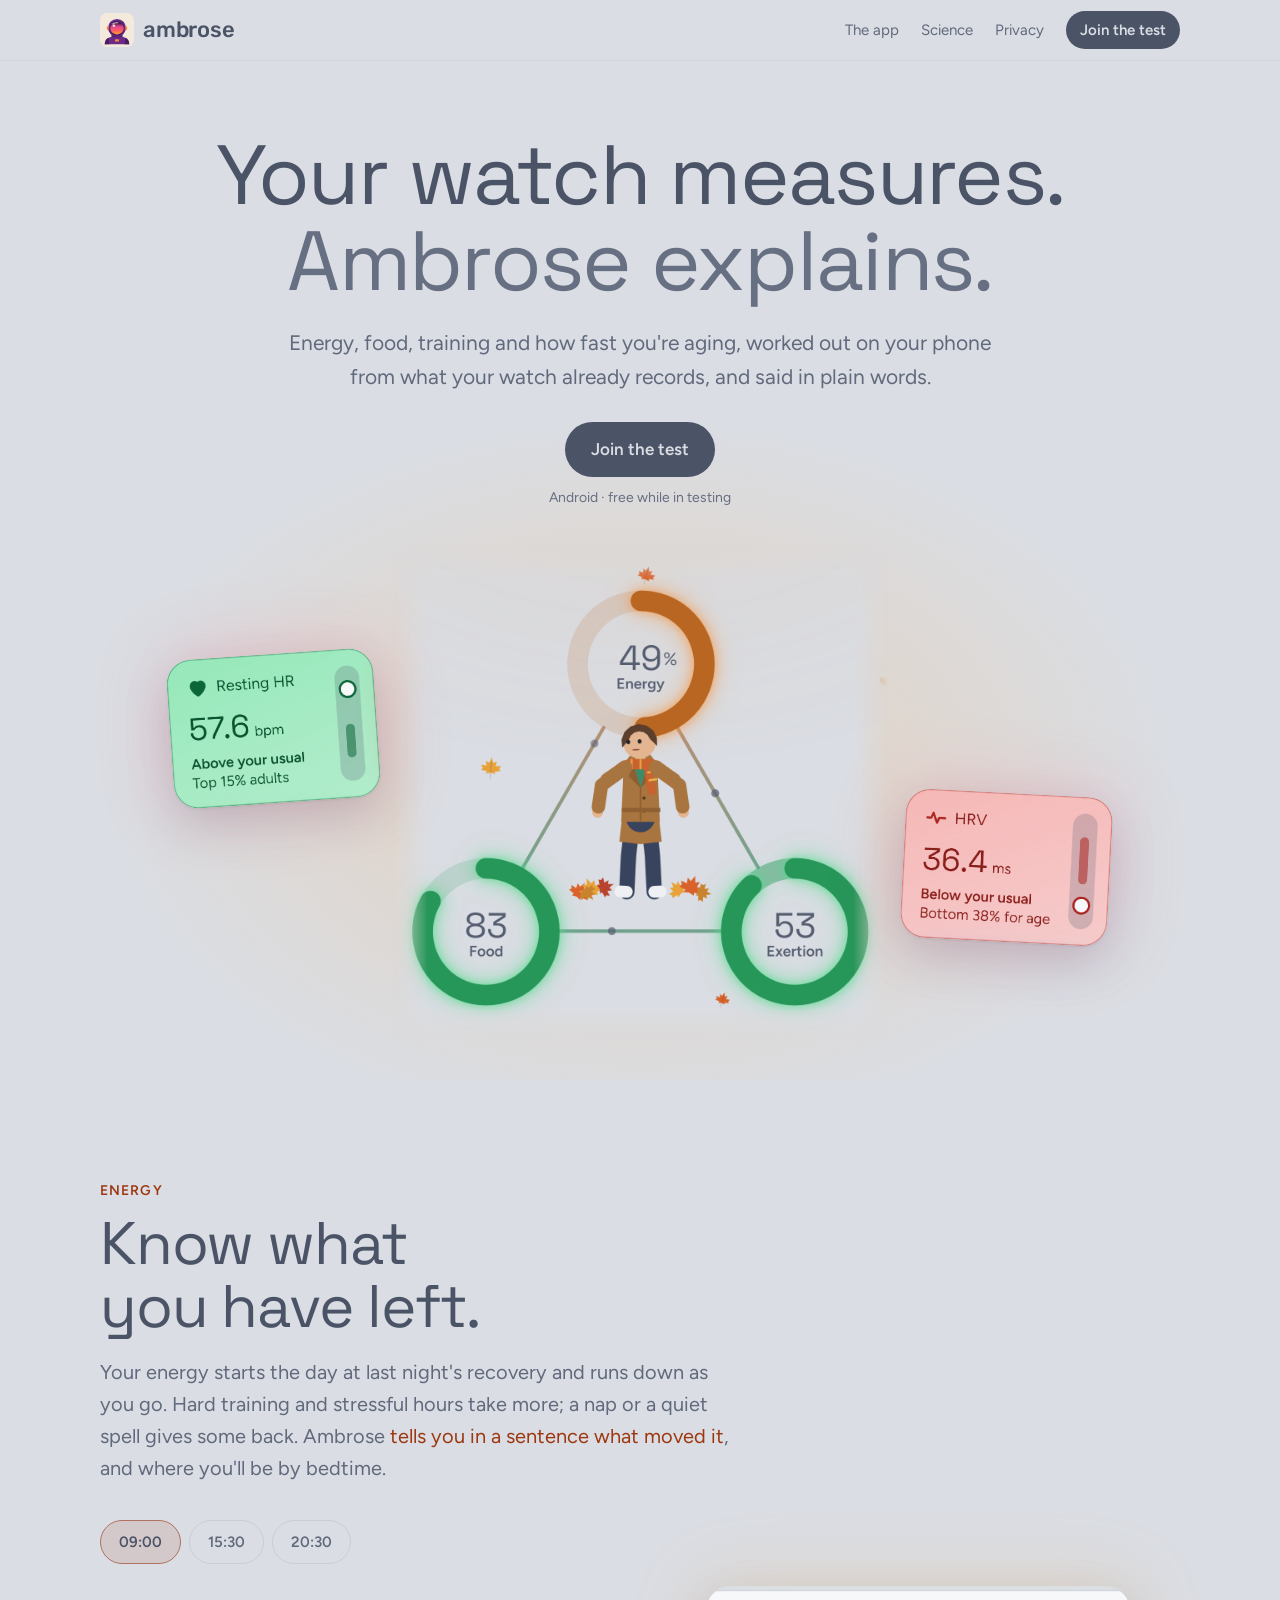
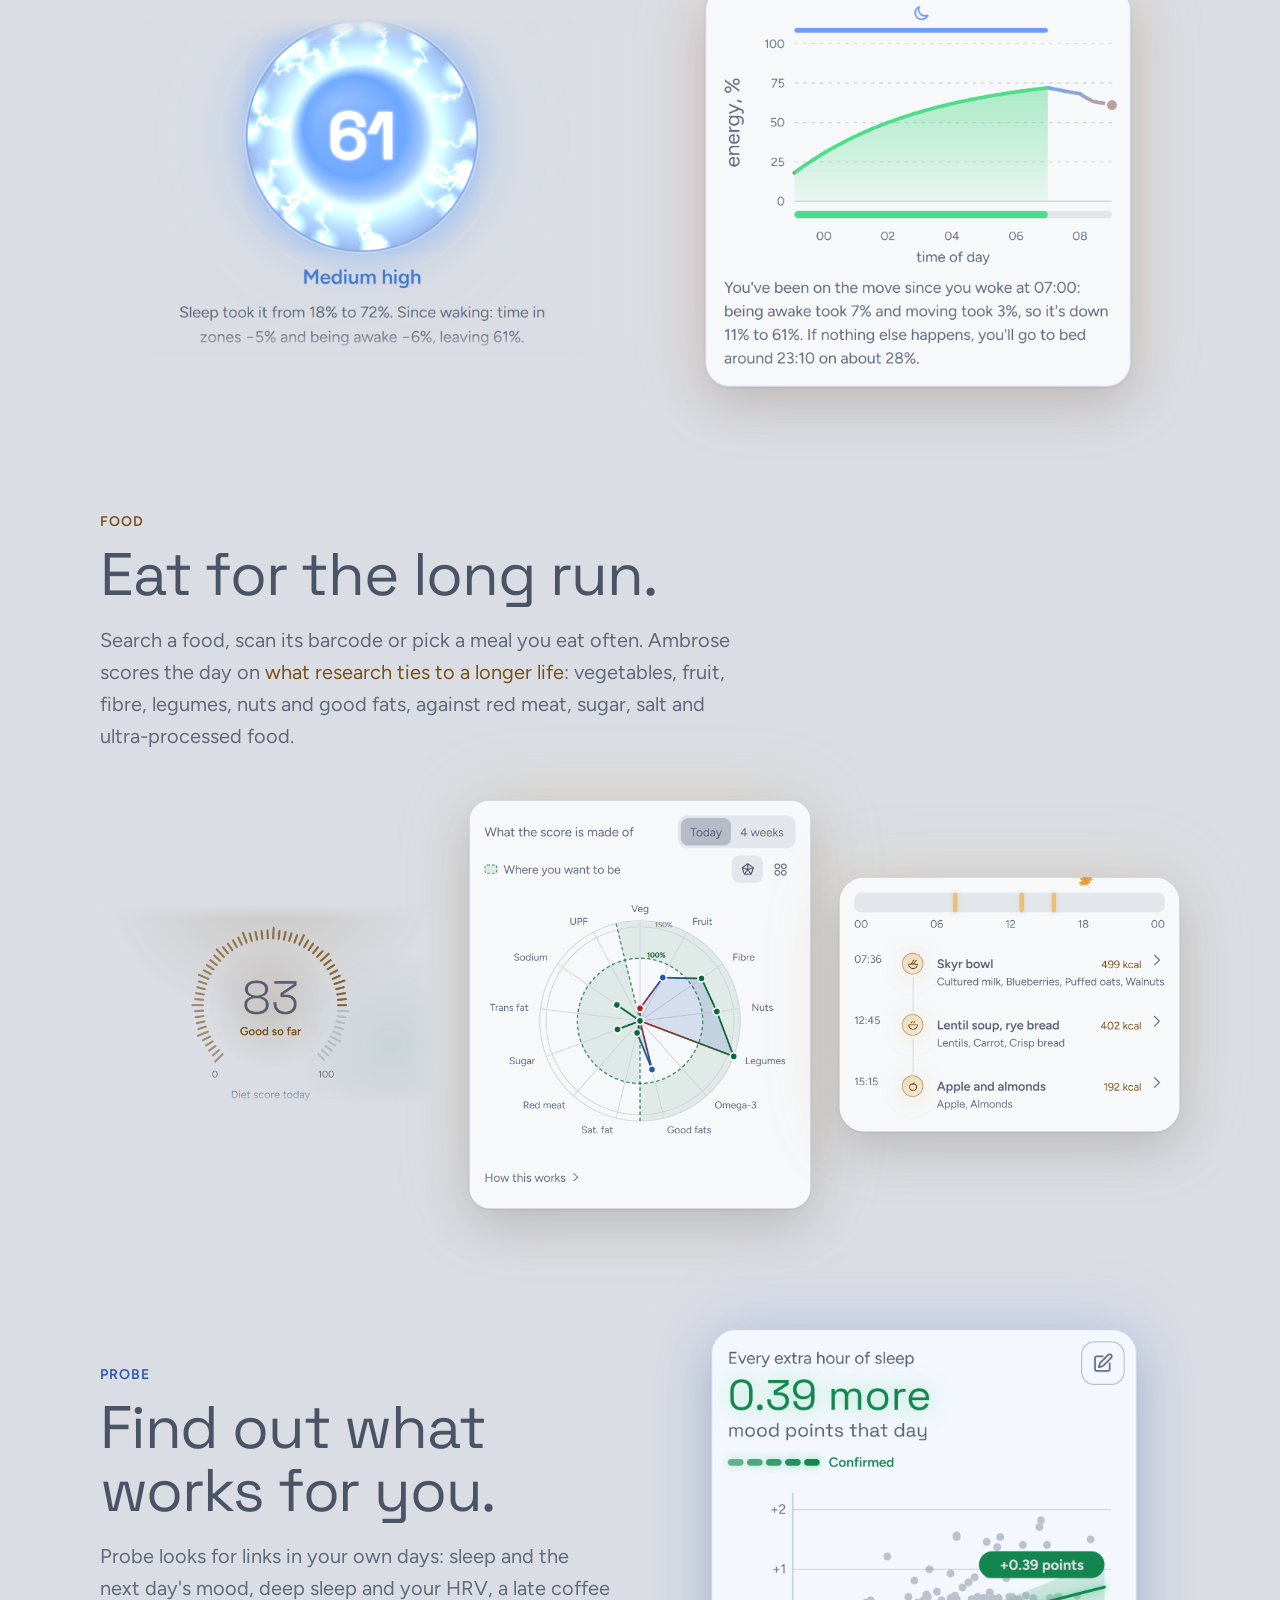
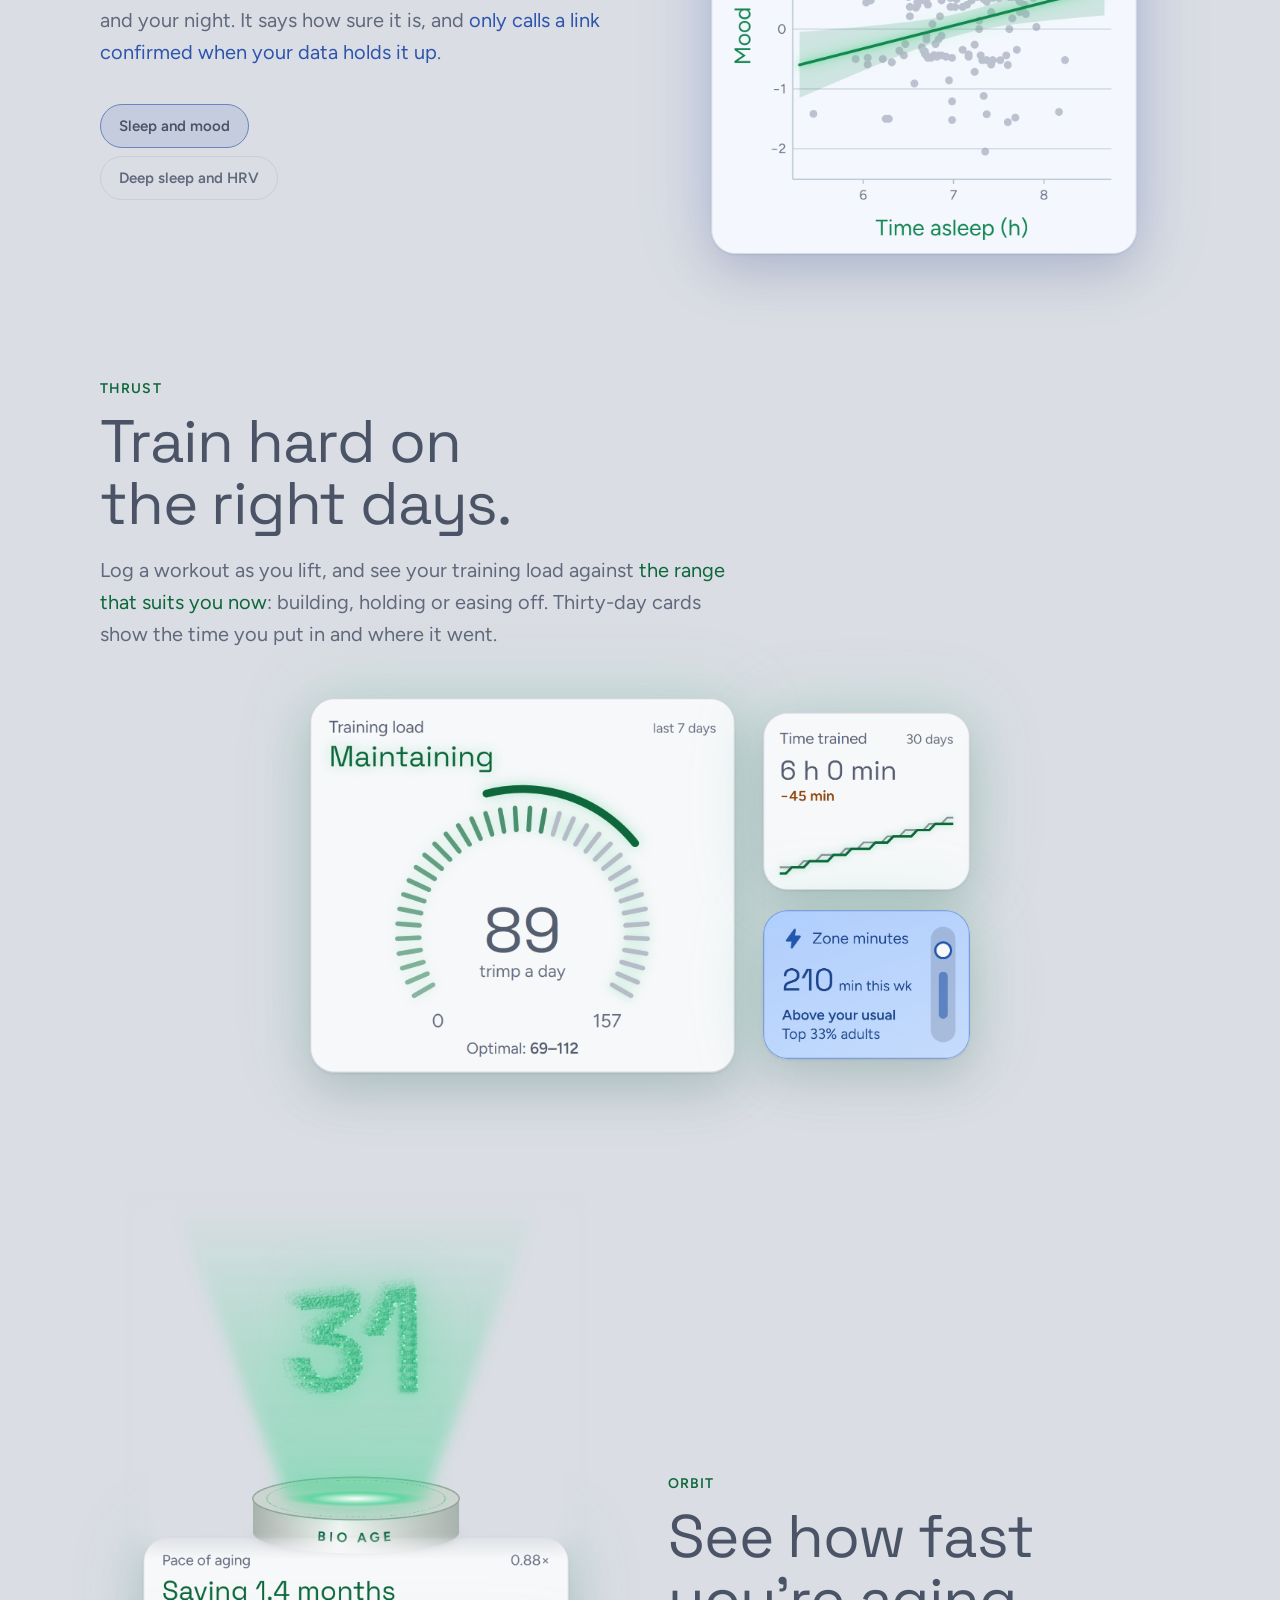
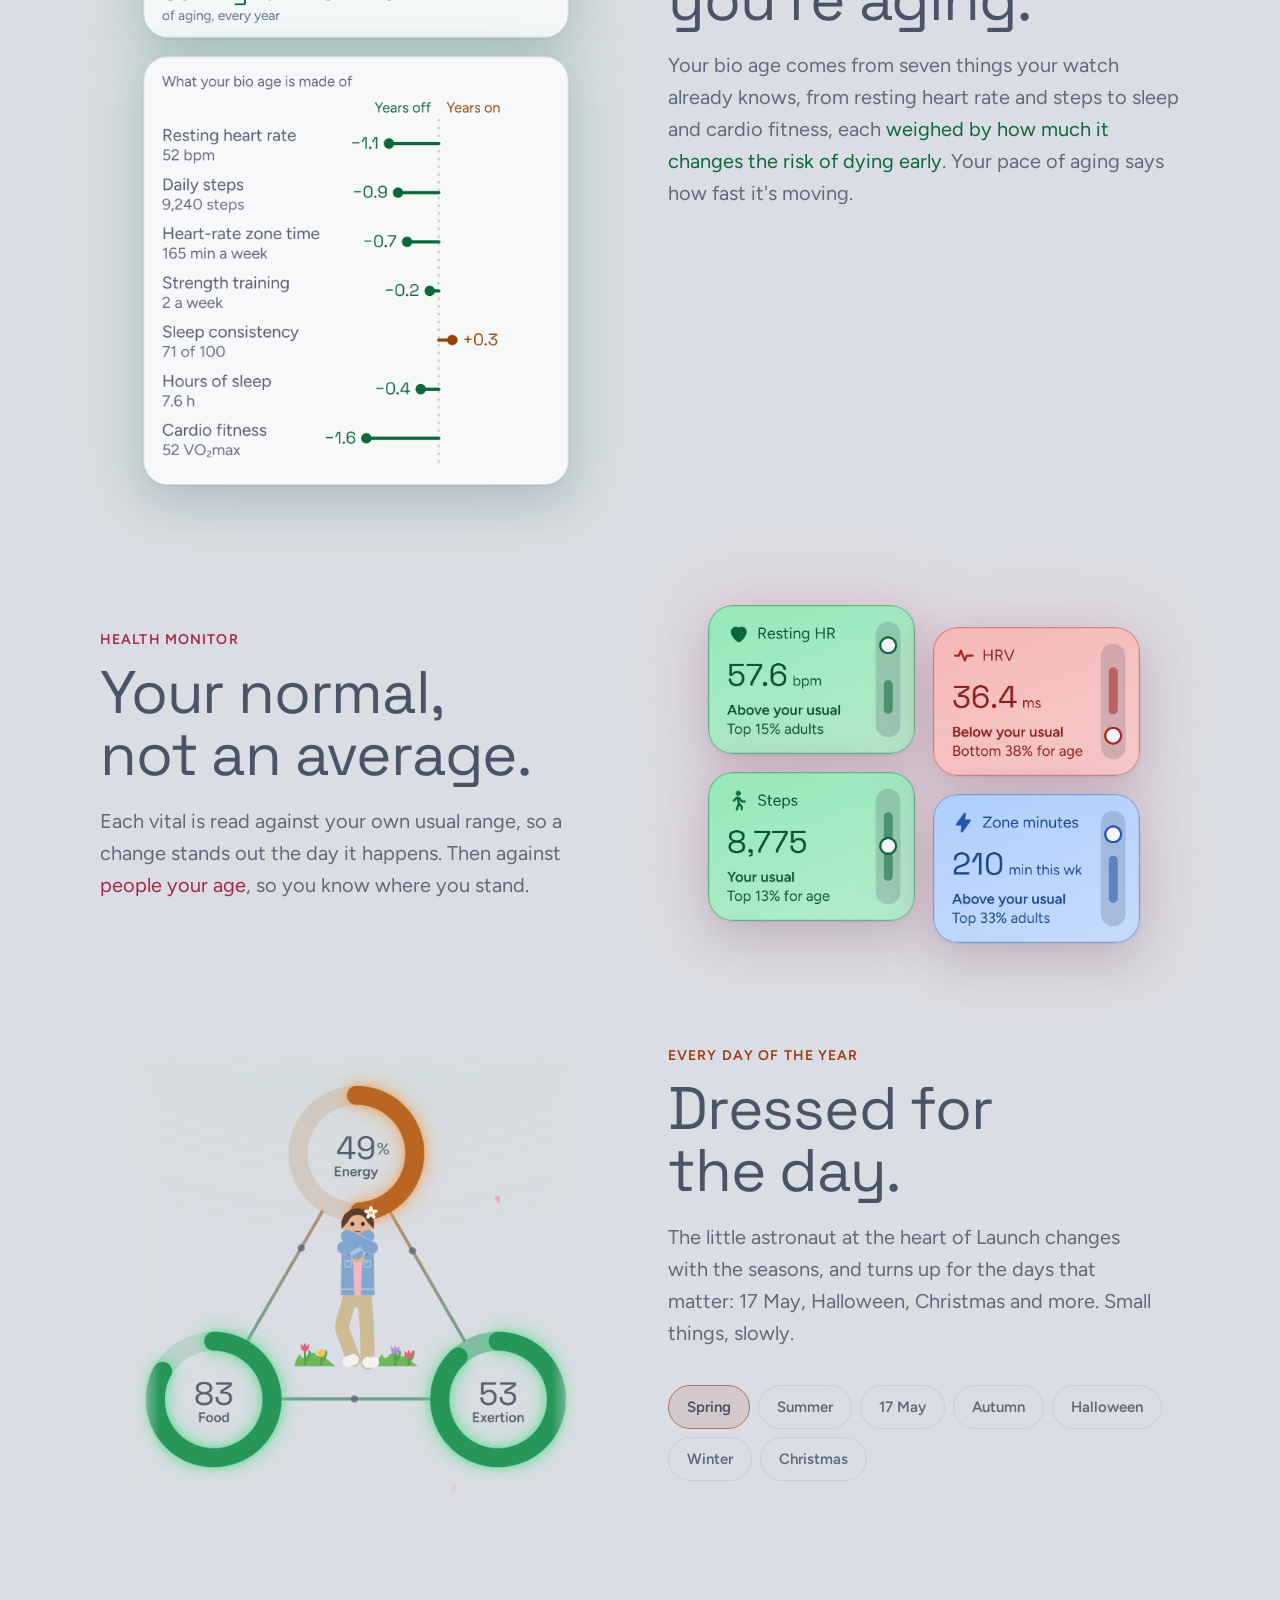
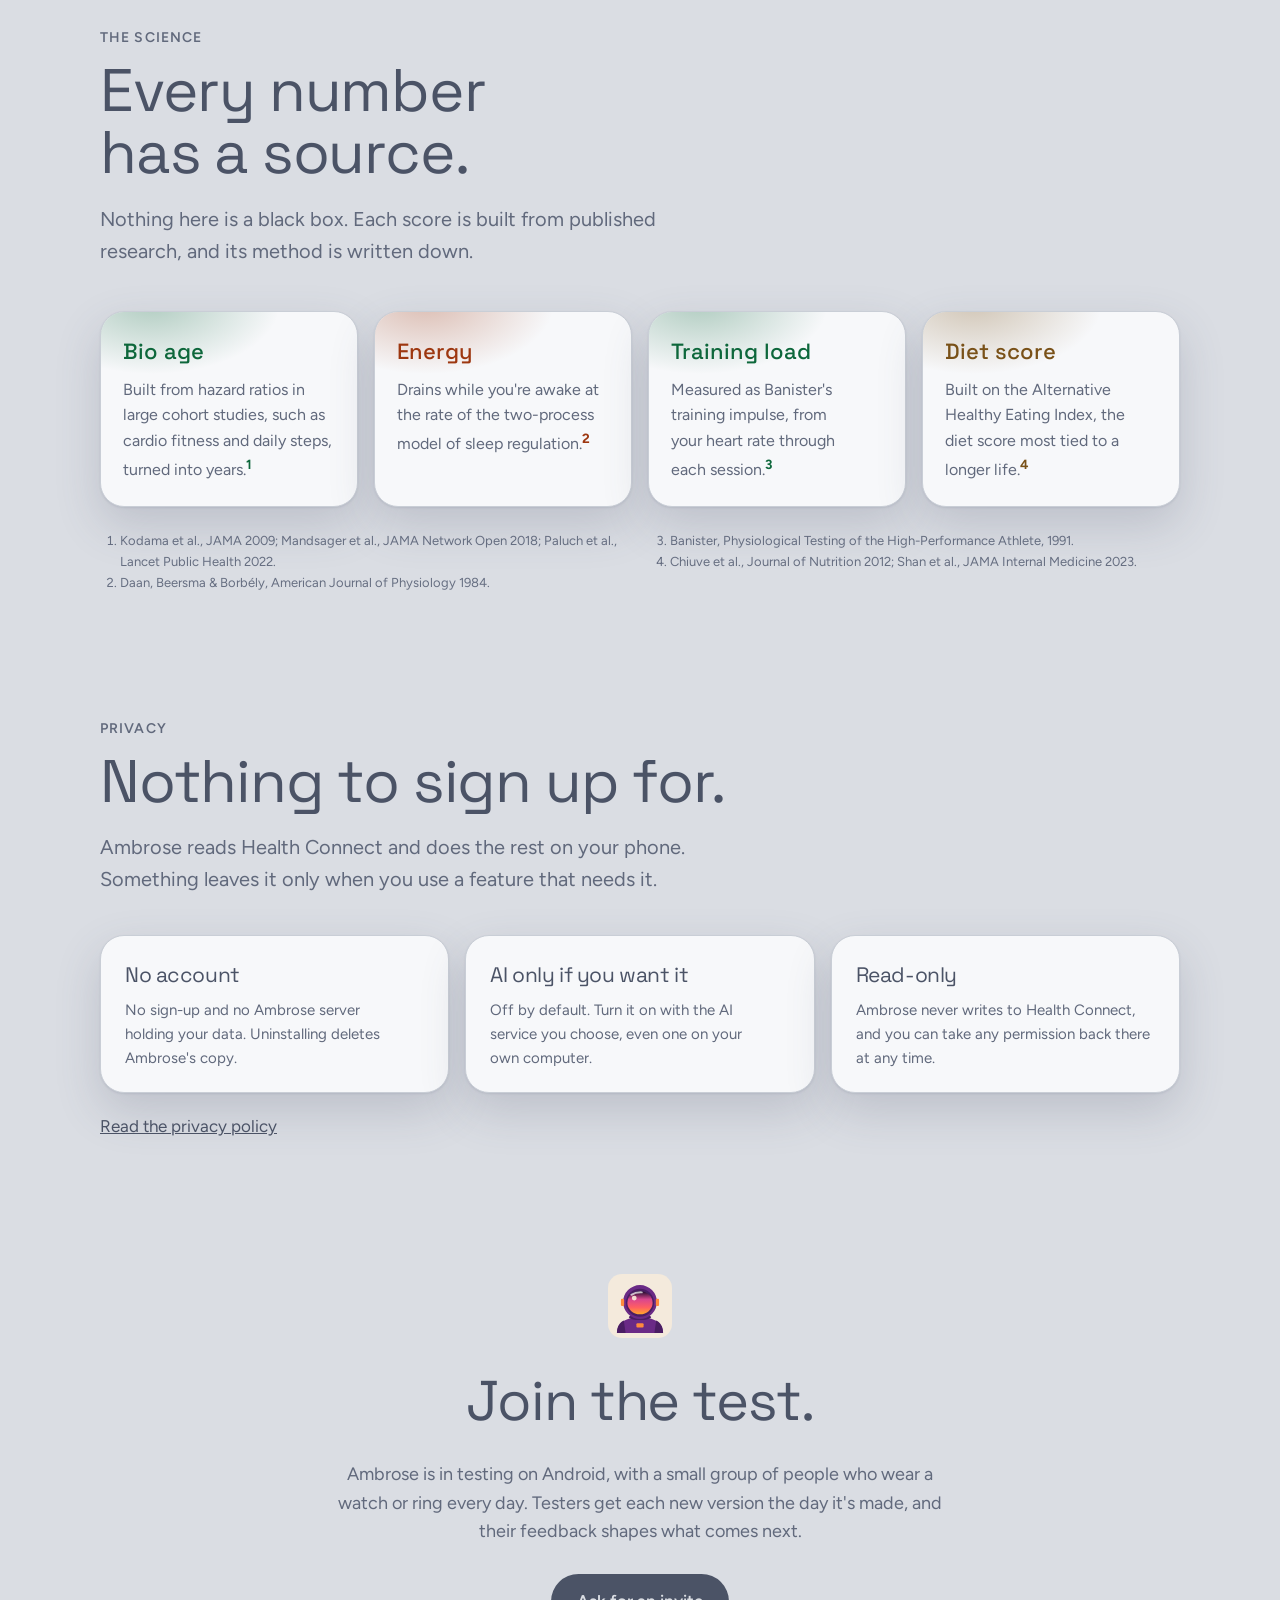
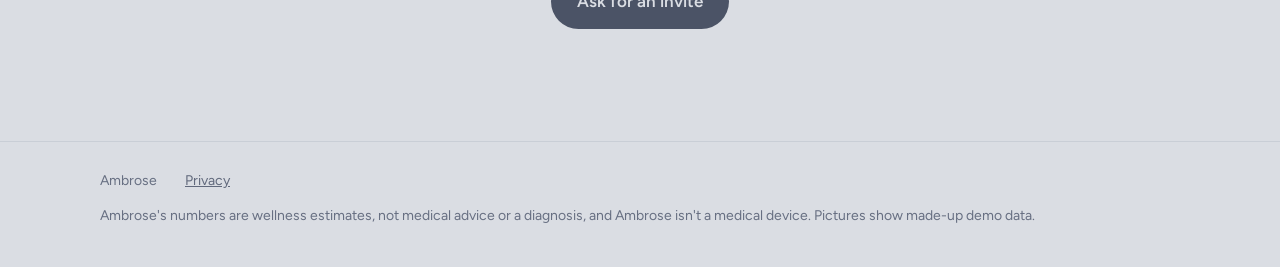
==== commit d3d66ad5: "Rebuilt from pieces of the app: cut-out cards, switchers, seasons, sources The page no longer shows " ====
--- a/index.html
+++ b/index.html
@@ -3,11 +3,13 @@
   <head>
     <meta charset="utf-8" />
     <meta name="viewport" content="width=device-width, initial-scale=1" />
-    <title>Ambrose: your watch's data, read on your phone</title>
+    <title>Ambrose: your watch measures, Ambrose explains</title>
     <meta
       name="description"
-      content="Ambrose turns what your watch writes to Health Connect into energy, recovery, food, training and pace of aging. Worked out on your phone, with no account and no Ambrose server."
+      content="Energy, food, training and how fast you're aging, worked out on your phone from what your watch already records, and said in plain words."
     />
+    <!-- no AI training or AI answers from this page; robots.txt turns the known AI crawlers away -->
+    <meta name="robots" content="noai, noimageai" />
     <meta name="theme-color" content="#1c1d22" media="(prefers-color-scheme: dark)" />
     <meta name="theme-color" content="#dadde3" media="(prefers-color-scheme: light)" />
     <link rel="icon" href="mark.svg" type="image/svg+xml" />
@@ -25,165 +27,279 @@
       <div class="wrap">
         <a class="word" href="./"><img src="mark.svg" alt="" width="34" height="34" />ambrose</a>
         <nav>
-          <a class="wide" href="#launch">The app</a>
-          <a href="#privacy">Privacy</a>
-          <a href="#join">Join the test</a>
+          <a class="wide" href="#energy">The app</a>
+          <a class="wide" href="#science">Science</a>
+          <a href="privacy.html">Privacy</a>
+          <a class="pill" href="#join">Join the test</a>
         </nav>
       </div>
     </header>
 
-    <main class="wrap">
+    <main>
+      <!-- ============ hero ============ -->
       <section class="hero">
-        <div>
-          <h1>Your watch already knows. <em>Ambrose</em> tells you what it means.</h1>
+        <div class="stars" aria-hidden="true"></div>
+        <div class="wrap hero-in">
+          <h1>Your watch measures.<br /><span>Ambrose explains.</span></h1>
           <p class="lede">
-            Energy, recovery, food, training and how fast you're aging, from the data your watch or ring writes to
-            Health Connect. Every number is worked out on your phone. There's no account, and no Ambrose server.
+            Energy, food, training and how fast you're aging, worked out on your phone from what your watch
+            already records, and said in plain words.
           </p>
-          <a class="button" href="#join">Join the test</a>
-          <span class="note">Android, by invitation, while Ambrose is in testing.</span>
-        </div>
-        <picture class="phone">
-          <source srcset="img/launch-light.png" media="(prefers-color-scheme: light)" />
-          <img src="img/launch-dark.png" alt="Ambrose's Launch screen: energy 49%, food 83 and exertion 54 around your avatar" width="1236" height="2745" />
-        </picture>
-      </section>
-
-      <section class="facts">
-        <div class="fact"><b>Any watch on Health Connect</b><span>Fitbit, Pixel Watch, Garmin, Samsung, Oura and more.</span></div>
-        <div class="fact"><b>Worked out on your phone</b><span>Your data stays there. Ambrose never sees it.</span></div>
-        <div class="fact"><b>From published research</b><span>Every score is explained, down to its formula.</span></div>
-      </section>
-
-      <section class="area launch" id="launch">
-        <div class="copy">
-          <span class="kicker">Launch</span>
-          <h2>Your body today, at a glance.</h2>
-          <p>Three rings around you, a health monitor that knows your usual, and the day as it happened.</p>
-          <ul>
-            <li><b>Energy, food and exertion</b> in three rings, with you in the middle</li>
-            <li><b>Resting heart rate, HRV, steps and zone minutes</b> against your own usual and people your age</li>
-            <li><b>The day</b> on a timeline: meals, workouts and sleep</li>
-          </ul>
-        </div>
-        <picture class="phone">
-          <source srcset="img/launch-day-light.png" media="(prefers-color-scheme: light)" />
-          <img src="img/launch-day-dark.png" alt="The health monitor and today's meals on a timeline" width="1236" height="2745" loading="lazy" />
-        </picture>
-      </section>
-
-      <section class="area energy flip">
-        <div class="copy">
-          <span class="kicker">Energy</span>
-          <h2>How much you have left today.</h2>
+          <div class="cta">
+            <a class="button" href="#join">Join the test</a>
+            <span class="note">Android · free while in testing</span>
+          </div>
+          <div class="constellation rise">
+            <img class="piece soft big" data-p="c-rings" src="img/cards/c-rings-dark.png" style="--w: 396" width="396" height="396" alt="Energy 49%, food 83 and exertion 53, in three rings around your avatar" />
+            <img class="piece float f1" data-p="c-rhr" src="img/cards/c-rhr-dark.png" style="--w: 185; --r: 22" width="185" height="133" alt="Resting heart rate 57.6 bpm, top 15% of adults" />
+            <img class="piece float f2" data-p="c-hrv" src="img/cards/c-hrv-dark.png" style="--w: 185; --r: 22" width="185" height="133" alt="HRV 36.4 ms, below your usual" />
+          </div>
+        </div>
+      </section>
+
+      <!-- ============ energy ============ -->
+      <section class="chapter" id="energy" style="--hue: var(--flare)">
+        <div class="wrap">
+          <div class="head rise">
+            <span class="kicker">Energy</span>
+            <h2>Know what you have left.</h2>
+            <p>
+              Your energy starts the day at last night's recovery and runs down as you go. Hard training and
+              stressful hours take more; a nap or a quiet spell gives some back. Ambrose
+              <em>tells you in a sentence what moved it</em>, and where you'll be by bedtime.
+            </p>
+          </div>
+          <div class="switch rise" data-auto="5000">
+            <div class="tabs" role="tablist" aria-label="Time of day">
+              <button role="tab" aria-selected="true">09:00<i></i></button>
+              <button role="tab" aria-selected="false">15:30<i></i></button>
+              <button role="tab" aria-selected="false">20:30<i></i></button>
+            </div>
+            <div class="stage pair">
+              <div class="slide on">
+                <img class="piece soft" data-p="c-globe-morning" src="img/cards/c-globe-morning-dark.png" style="--w: 412" width="412" height="302" alt="Energy 61, medium high, at nine in the morning" />
+                <img class="piece" data-p="c-chart-morning" src="img/cards/c-chart-morning-dark.png" style="--w: 380; --r: 22" width="380" height="358" alt="" />
+              </div>
+              <div class="slide">
+                <img class="piece soft" data-p="c-globe-afternoon" src="img/cards/c-globe-afternoon-dark.png" style="--w: 412" width="412" height="324" alt="Energy 49, medium low, after a nap" />
+                <img class="piece" data-p="c-chart-afternoon" src="img/cards/c-chart-afternoon-dark.png" style="--w: 380; --r: 22" width="380" height="358" alt="" />
+              </div>
+              <div class="slide">
+                <img class="piece soft" data-p="c-globe-evening" src="img/cards/c-globe-evening-dark.png" style="--w: 412" width="412" height="324" alt="Energy in the evening, after a run" />
+                <img class="piece" data-p="c-chart-evening" src="img/cards/c-chart-evening-dark.png" style="--w: 380; --r: 22" width="380" height="358" alt="" />
+              </div>
+            </div>
+          </div>
+        </div>
+      </section>
+
+      <!-- ============ food ============ -->
+      <section class="chapter" id="food" style="--hue: var(--food)">
+        <div class="wrap">
+          <div class="head rise">
+            <span class="kicker">Food</span>
+            <h2>Eat for the long run.</h2>
+            <p>
+              Search a food, scan its barcode or pick a meal you eat often. Ambrose scores the day on
+              <em>what research ties to a longer life</em>: vegetables, fruit, fibre, legumes, nuts and good fats,
+              against red meat, sugar, salt and ultra-processed food.
+            </p>
+          </div>
+          <div class="collage food-collage rise">
+            <img class="piece soft" data-p="c-diet" src="img/cards/c-diet-dark.png" style="--w: 412" width="412" height="240" alt="Diet score today 83, good so far" />
+            <img class="piece" data-p="c-radar" src="img/cards/c-radar-dark.png" style="--w: 376; --r: 20" width="376" height="450" alt="What the score is made of: veg, fruit, fibre, legumes and more, against where you want to be" />
+            <img class="piece" data-p="c-day" src="img/cards/c-day-dark.png" style="--w: 380; --r: 24" width="380" height="283" alt="Today's meals on a timeline: a skyr bowl, lentil soup, an apple and almonds" />
+          </div>
+        </div>
+      </section>
+
+      <!-- ============ probe ============ -->
+      <section class="chapter" id="probe" style="--hue: var(--calm)">
+        <div class="wrap split">
+          <div class="head rise">
+            <span class="kicker">Probe</span>
+            <h2>Find out what works for you.</h2>
+            <p>
+              Probe looks for links in your own days: sleep and the next day's mood, deep sleep and your HRV, a
+              late coffee and your night. It says how sure it is, and <em>only calls a link confirmed when your
+              data holds it up</em>.
+            </p>
+            <div class="tabs vertical" role="tablist" aria-label="Findings">
+              <button role="tab" aria-selected="true">Sleep and mood<i></i></button>
+              <button role="tab" aria-selected="false">Deep sleep and HRV<i></i></button>
+            </div>
+          </div>
+          <div class="switch rise" data-auto="5500" data-tabs-before>
+            <div class="stage">
+              <div class="slide on">
+                <img class="piece" data-p="c-find-sleep" src="img/cards/c-find-sleep-dark.png" style="--w: 380; --r: 22" width="380" height="469" alt="Every extra hour of sleep: 0.39 more mood points that day, confirmed" />
+              </div>
+              <div class="slide">
+                <img class="piece" data-p="c-find-deep" src="img/cards/c-find-deep-dark.png" style="--w: 380; --r: 22" width="380" height="469" alt="Every extra 10 minutes of deep sleep: 2.8 ms higher HRV that night, partly confirmed" />
+              </div>
+            </div>
+          </div>
+        </div>
+      </section>
+
+      <!-- ============ thrust ============ -->
+      <section class="chapter" id="thrust" style="--hue: var(--active)">
+        <div class="wrap">
+          <div class="head rise">
+            <span class="kicker">Thrust</span>
+            <h2>Train hard on the right days.</h2>
+            <p>
+              Log a workout as you lift, and see your training load against <em>the range that suits you
+              now</em>: building, holding or easing off. Thirty-day cards show the time you put in and where it went.
+            </p>
+          </div>
+          <div class="collage thrust-collage rise">
+            <img class="piece" data-p="c-load" src="img/cards/c-load-dark.png" style="--w: 380; --r: 22" width="380" height="335" alt="Training load 89 a day over the last seven days, maintaining" />
+            <div class="stack">
+              <img class="piece" data-p="c-trained" src="img/cards/c-trained-dark.png" style="--w: 185; --r: 22" width="185" height="159" alt="Time trained in 30 days" />
+              <img class="piece" data-p="c-zone" src="img/cards/c-zone-dark.png" style="--w: 185; --r: 22" width="185" height="133" alt="Zone minutes this week, above your usual" />
+            </div>
+          </div>
+        </div>
+      </section>
+
+      <!-- ============ orbit ============ -->
+      <section class="chapter" id="orbit" style="--hue: var(--orbit)">
+        <div class="wrap split flip">
+          <div class="head rise">
+            <span class="kicker">Orbit</span>
+            <h2>See how fast you're aging.</h2>
+            <p>
+              Your bio age comes from seven things your watch already knows, from resting heart rate and steps to
+              sleep and cardio fitness, each <em>weighed by how much it changes the risk of dying early</em>. Your
+              pace of aging says how fast it's moving.
+            </p>
+          </div>
+          <div class="collage orbit-collage rise">
+            <img class="piece soft" data-p="c-holo" src="img/cards/c-holo-dark.png" style="--w: 412" width="412" height="327" alt="Bio age 31, as a hologram" />
+            <img class="piece" data-p="c-pace" src="img/cards/c-pace-dark.png" style="--w: 380; --r: 22" width="380" height="90" alt="Pace of aging 0.88: saving 1.4 months of aging every year" />
+            <img class="piece" data-p="c-makeup" src="img/cards/c-makeup-dark.png" style="--w: 380; --r: 22" width="380" height="383" alt="What your bio age is made of: years off for resting heart rate, steps, zone time and cardio fitness" />
+          </div>
+        </div>
+      </section>
+
+      <!-- ============ health monitor ============ -->
+      <section class="chapter" id="monitor" style="--hue: var(--health)">
+        <div class="wrap split">
+          <div class="head rise">
+            <span class="kicker">Health monitor</span>
+            <h2>Your normal, not an average.</h2>
+            <p>
+              Each vital is read against your own usual range, so a change stands out the day it happens. Then
+              against <em>people your age</em>, so you know where you stand.
+            </p>
+          </div>
+          <div class="bento rise">
+            <img class="piece" data-p="c-rhr" src="img/cards/c-rhr-dark.png" style="--w: 185; --r: 22" width="185" height="133" alt="Resting heart rate 57.6 bpm" />
+            <img class="piece" data-p="c-hrv" src="img/cards/c-hrv-dark.png" style="--w: 185; --r: 22" width="185" height="133" alt="HRV 36.4 ms" />
+            <img class="piece" data-p="c-steps" src="img/cards/c-steps-dark.png" style="--w: 185; --r: 22" width="185" height="133" alt="Steps 8,775, your usual" />
+            <img class="piece" data-p="c-zone" src="img/cards/c-zone-dark.png" style="--w: 185; --r: 22" width="185" height="133" alt="Zone minutes 210 this week" />
+          </div>
+        </div>
+      </section>
+
+      <!-- ============ seasons ============ -->
+      <section class="chapter seasons" id="seasons" style="--hue: var(--flare)">
+        <div class="wrap split flip">
+          <div class="head rise">
+            <span class="kicker">Every day of the year</span>
+            <h2>Dressed for the day.</h2>
+            <p>
+              The little astronaut at the heart of Launch changes with the seasons, and turns up for the days
+              that matter: 17 May, Halloween, Christmas and more. Small things, slowly.
+            </p>
+            <div class="tabs chips" role="tablist" aria-label="Seasons">
+              <button role="tab" aria-selected="true">Spring<i></i></button>
+              <button role="tab" aria-selected="false">Summer<i></i></button>
+              <button role="tab" aria-selected="false">17 May<i></i></button>
+              <button role="tab" aria-selected="false">Autumn<i></i></button>
+              <button role="tab" aria-selected="false">Halloween<i></i></button>
+              <button role="tab" aria-selected="false">Winter<i></i></button>
+              <button role="tab" aria-selected="false">Christmas<i></i></button>
+            </div>
+          </div>
+          <div class="switch rise" data-auto="3200" data-tabs-before>
+            <div class="stage">
+              <div class="slide on"><img class="piece soft" data-p="c-season-spring" src="img/cards/c-season-spring-dark.png" style="--w: 396" width="396" height="396" alt="Launch in spring" /></div>
+              <div class="slide"><img class="piece soft" data-p="c-season-summer" src="img/cards/c-season-summer-dark.png" style="--w: 396" width="396" height="396" alt="Launch in summer" /></div>
+              <div class="slide"><img class="piece soft" data-p="c-season-may17" src="img/cards/c-season-may17-dark.png" style="--w: 396" width="396" height="396" alt="Launch on 17 May, in a bunad with a flag" /></div>
+              <div class="slide"><img class="piece soft" data-p="c-season-autumn" src="img/cards/c-season-autumn-dark.png" style="--w: 396" width="396" height="396" alt="Launch in autumn, with falling leaves" /></div>
+              <div class="slide"><img class="piece soft" data-p="c-season-halloween" src="img/cards/c-season-halloween-dark.png" style="--w: 396" width="396" height="396" alt="Launch at Halloween" /></div>
+              <div class="slide"><img class="piece soft" data-p="c-season-winter" src="img/cards/c-season-winter-dark.png" style="--w: 396" width="396" height="396" alt="Launch in winter" /></div>
+              <div class="slide"><img class="piece soft" data-p="c-season-christmas" src="img/cards/c-season-christmas-dark.png" style="--w: 396" width="396" height="396" alt="Launch at Christmas, in a Santa hat with presents" /></div>
+            </div>
+          </div>
+        </div>
+      </section>
+
+      <!-- ============ science ============ -->
+      <section class="chapter science" id="science">
+        <div class="wrap">
+          <div class="head rise">
+            <span class="kicker">The science</span>
+            <h2>Every number has a source.</h2>
+            <p>Nothing here is a black box. Each score is built from published research, and its method is written down.</p>
+          </div>
+          <div class="facts rise">
+            <div class="fact" style="--hue: var(--orbit)">
+              <b>Bio age</b>
+              <p>Built from hazard ratios in large cohort studies, such as cardio fitness and daily steps, turned into years.<sup><a href="#s1">1</a></sup></p>
+            </div>
+            <div class="fact" style="--hue: var(--flare)">
+              <b>Energy</b>
+              <p>Drains while you're awake at the rate of the two-process model of sleep regulation.<sup><a href="#s2">2</a></sup></p>
+            </div>
+            <div class="fact" style="--hue: var(--active)">
+              <b>Training load</b>
+              <p>Measured as Banister's training impulse, from your heart rate through each session.<sup><a href="#s3">3</a></sup></p>
+            </div>
+            <div class="fact" style="--hue: var(--food)">
+              <b>Diet score</b>
+              <p>Built on the Alternative Healthy Eating Index, the diet score most tied to a longer life.<sup><a href="#s4">4</a></sup></p>
+            </div>
+          </div>
+          <ol class="sources">
+            <li id="s1">Kodama et al., JAMA 2009; Mandsager et al., JAMA Network Open 2018; Paluch et al., Lancet Public Health 2022.</li>
+            <li id="s2">Daan, Beersma &amp; Borbély, American Journal of Physiology 1984.</li>
+            <li id="s3">Banister, Physiological Testing of the High-Performance Athlete, 1991.</li>
+            <li id="s4">Chiuve et al., Journal of Nutrition 2012; Shan et al., JAMA Internal Medicine 2023.</li>
+          </ol>
+        </div>
+      </section>
+
+      <!-- ============ privacy ============ -->
+      <section class="chapter" id="privacy">
+        <div class="wrap">
+          <div class="head rise">
+            <span class="kicker">Privacy</span>
+            <h2>Nothing to sign up for.</h2>
+            <p>Ambrose reads Health Connect and does the rest on your phone. Something leaves it only when you use a feature that needs it.</p>
+          </div>
+          <div class="cards rise">
+            <div class="card"><h3>No account</h3><p>No sign-up and no Ambrose server holding your data. Uninstalling deletes Ambrose's copy.</p></div>
+            <div class="card"><h3>AI only if you want it</h3><p>Off by default. Turn it on with the AI service you choose, even one on your own computer.</p></div>
+            <div class="card"><h3>Read-only</h3><p>Ambrose never writes to Health Connect, and you can take any permission back there at any time.</p></div>
+          </div>
+          <p class="more"><a href="privacy.html">Read the privacy policy</a></p>
+        </div>
+      </section>
+
+      <!-- ============ join ============ -->
+      <section class="join" id="join">
+        <div class="wrap rise">
+          <img src="mark.svg" alt="" width="64" height="64" />
+          <h2>Join the test.</h2>
           <p>
-            Energy starts the day at your recovery and runs down while you're awake, faster in hard training and
-            stressful spells. A nap or a calm moment gives some back. Ambrose says in plain words what moved it, and
-            where you'll be by bedtime.
+            Ambrose is in testing on Android, with a small group of people who wear a watch or ring every day.
+            Testers get each new version the day it's made, and their feedback shapes what comes next.
           </p>
-          <ul>
-            <li><b>Built on published models</b> of sleep pressure, training load and stress</li>
-            <li><b>Ways to restore some</b>, and how much each would give back</li>
-          </ul>
-        </div>
-        <picture class="phone">
-          <source srcset="img/energy-light.png" media="(prefers-color-scheme: light)" />
-          <img src="img/energy-dark.png" alt="Energy at 49%, with the day's curve and why it stands there" width="1236" height="2745" loading="lazy" />
-        </picture>
-      </section>
-
-      <section class="area food">
-        <div class="copy">
-          <span class="kicker">Food</span>
-          <h2>A diet score that means something.</h2>
-          <p>
-            Log a meal by searching, scanning its barcode or choosing one you eat often. Ambrose scores the day on what
-            matters for a long life: vegetables, fruit, fibre, legumes, nuts and good fats, against red meat, sugar,
-            salt and ultra-processed food.
-          </p>
-        </div>
-        <picture class="phone">
-          <source srcset="img/food-light.png" media="(prefers-color-scheme: light)" />
-          <img src="img/food-dark.png" alt="Food: a diet score of 83, and what it's made of" width="1236" height="2745" loading="lazy" />
-        </picture>
-      </section>
-
-      <section class="area probe flip">
-        <div class="copy">
-          <span class="kicker">Probe</span>
-          <h2>What moves your numbers.</h2>
-          <p>
-            Probe looks for links in your own days: more sleep and your mood the next day, a late coffee and your
-            night, steps and your HRV. It tells you how sure it is, and only calls a link confirmed when your data
-            holds it up.
-          </p>
-        </div>
-        <picture class="phone">
-          <source srcset="img/probe-light.png" media="(prefers-color-scheme: light)" />
-          <img src="img/probe-dark.png" alt="Probe: every extra hour of sleep, 0.39 more mood points that day, confirmed" width="1236" height="2745" loading="lazy" />
-        </picture>
-      </section>
-
-      <section class="area thrust">
-        <div class="copy">
-          <span class="kicker">Thrust</span>
-          <h2>Train hard on the right days.</h2>
-          <p>Start a workout and log it as you go, and see how your training load sits against the range that suits you.</p>
-          <ul>
-            <li><b>Training load</b> over the last week: building, maintaining or easing off</li>
-            <li><b>Activity</b> for every day of the last six months</li>
-            <li><b>Time trained, cardio focus and zone minutes</b> over 30 days</li>
-          </ul>
-        </div>
-        <picture class="phone">
-          <source srcset="img/thrust-light.png" media="(prefers-color-scheme: light)" />
-          <img src="img/thrust-dark.png" alt="Thrust: training load 89 a day, maintaining, and six months of activity" width="1236" height="2745" loading="lazy" />
-        </picture>
-      </section>
-
-      <section class="area orbit flip">
-        <div class="copy">
-          <span class="kicker">Orbit</span>
-          <h2>How fast you're aging.</h2>
-          <p>
-            Your pace of aging from your fitness, sleep, training and diet, built from published research. 0.91×
-            means each calendar year costs your body eleven months. Orbit shows what makes up your pace, and which
-            part has the most room to move.
-          </p>
-        </div>
-        <picture class="phone">
-          <source srcset="img/orbit-light.png" media="(prefers-color-scheme: light)" />
-          <img src="img/orbit-dark.png" alt="Orbit: pace of aging 0.91×, blood age 31.4 against 34.0" width="1236" height="2745" loading="lazy" />
-        </picture>
-      </section>
-
-      <section class="band" id="privacy">
-        <h2>Your data stays on your phone.</h2>
-        <p>Ambrose reads Health Connect and does the rest on the phone. Something leaves it only when you use a feature that needs it.</p>
-        <div class="cards">
-          <div class="card">
-            <h3>No account</h3>
-            <p>Nothing to sign up for, and no Ambrose server holding your data. Uninstalling deletes Ambrose's copy.</p>
-          </div>
-          <div class="card">
-            <h3>AI only if you want it</h3>
-            <p>AI is off by default. Turn it on with the AI service of your choice, even one on your own computer.</p>
-          </div>
-          <div class="card">
-            <h3>Read-only</h3>
-            <p>Ambrose never writes to Health Connect, and you can take any permission away there at any time.</p>
-          </div>
-        </div>
-        <p style="margin-top: 20px"><a href="privacy.html">Read the privacy policy</a></p>
-      </section>
-
-      <section class="join" id="join">
-        <h2>Join the test.</h2>
-        <p>
-          Ambrose is in testing on Android, with a small group of people who wear a watch or ring every day. Testers
-          get each new version the day it's made, and their feedback shapes what comes next.
-        </p>
-        <a class="button" href="#join">Ask for an invite</a>
+          <a class="button" href="#join">Ask for an invite</a>
+        </div>
       </section>
     </main>
 
@@ -193,9 +309,11 @@
         <a href="privacy.html">Privacy</a>
         <span class="fine">
           Ambrose's numbers are wellness estimates, not medical advice or a diagnosis, and Ambrose isn't a medical
-          device. Screenshots show made-up demo data.
+          device. Pictures show made-up demo data.
         </span>
       </div>
     </footer>
+
+    <script src="site.js"></script>
   </body>
 </html>
--- a/style.css
+++ b/style.css
@@ -1,5 +1,6 @@
-/* Ambrose's own design, copied from the app's src/theme.ts: the same grounds, greys, area colours and
-   type. Dark is the default, as in the app; daylight follows the visitor's system setting. */
+/* Ambrose's own design, from the app's src/theme.ts: the same grounds, greys, area colours and type.
+   The page's ground is the app's ground, so the pieces cut from the app sit on it as they do in the
+   app. Dark is the default, as in the app; daylight follows the visitor's system setting. */
 *,
 *::before,
 *::after {
@@ -10,27 +11,32 @@
   color-scheme: dark;
   --sunk: #16171b;
   --bg: #1c1d22;
-  --well: #212228;
   --card: #272930;
-  --raised: #30333b;
   --line: #383b45;
   --dim: #9da1ad;
   --sub: #bec2cc;
   --body: #dde0e7;
   --ink: #f5f6f9;
+  /* each area's colour as text (deep by day) ... */
   --flare: #ffb45c;
-  --ember: #e2531c;
-  /* the four areas: activity, health, calm (sleep), food */
   --active: #5fd39a;
   --health: #ff6b8b;
   --calm: #6f9bff;
   --food: #e8c07d;
-  /* how strongly the areas tint and glow a card */
-  --wash: 0.16;
-  --glow: 0.28;
-  --shadow: 0 1px 0 rgba(255, 255, 255, 0.04) inset, 0 12px 40px rgba(0, 0, 0, 0.35);
+  --orbit: #6fdba6;
+  /* ... and as light, for glows, the same in both themes */
+  --flare-b: #ffb45c;
+  --active-b: #5fd39a;
+  --health-b: #ff6b8b;
+  --calm-b: #6f9bff;
+  --food-b: #e8c07d;
+  --orbit-b: #5fd39a;
+  --glow: 0.3;
+  --shadow: 0 1px 0 rgba(255, 255, 255, 0.05) inset, 0 18px 50px rgba(0, 0, 0, 0.45);
   --display: 'Space Grotesk', Figtree, sans-serif;
   --text: Figtree, system-ui, sans-serif;
+  /* how large the pieces from the app are drawn: 1 is their size on a phone */
+  --k: 1.12;
 }
 
 @media (prefers-color-scheme: light) {
@@ -38,23 +44,20 @@
     color-scheme: light;
     --sunk: #cdd1d8;
     --bg: #dadde3;
-    --well: #d3d7dd;
     --card: #f7f8fa;
-    --raised: #e3e6eb;
-    --line: #d0d4db;
+    --line: #c9ced6;
     --dim: #676f82;
     --sub: #61697c;
     --body: #5b6377;
-    --ink: #555d70;
+    --ink: #4b5366;
     --flare: #9d3710;
-    --ember: #b8431a;
     --active: #0d673b;
     --health: #a72645;
     --calm: #2d55ae;
     --food: #795118;
-    --wash: 0.12;
-    --glow: 0.22;
-    --shadow: 0 1px 2px rgba(74, 80, 104, 0.12), 0 14px 40px rgba(74, 80, 104, 0.16);
+    --orbit: #0d673b;
+    --glow: 0.42;
+    --shadow: 0 1px 2px rgba(74, 80, 104, 0.12), 0 18px 46px rgba(74, 80, 104, 0.2);
   }
 }
 
@@ -70,6 +73,7 @@
   font-size: 17px;
   line-height: 1.6;
   -webkit-font-smoothing: antialiased;
+  overflow-x: hidden;
 }
 img {
   display: block;
@@ -85,15 +89,15 @@
   font-family: var(--display);
   font-weight: 400;
   color: var(--ink);
-  letter-spacing: -0.01em;
+  letter-spacing: -0.02em;
   text-wrap: balance;
+  margin: 0;
 }
 p {
   text-wrap: pretty;
 }
-
 .wrap {
-  max-width: 1080px;
+  max-width: 1120px;
   margin: 0 auto;
   padding: 0 20px;
 }
@@ -103,9 +107,9 @@
   position: sticky;
   top: 0;
   z-index: 10;
-  background: color-mix(in srgb, var(--bg) 86%, transparent);
-  backdrop-filter: blur(12px);
-  border-bottom: 1px solid var(--line);
+  background: color-mix(in srgb, var(--bg) 82%, transparent);
+  backdrop-filter: blur(14px);
+  border-bottom: 1px solid color-mix(in srgb, var(--line) 60%, transparent);
 }
 .top .wrap {
   display: flex;
@@ -128,6 +132,7 @@
 .top nav {
   margin-left: auto;
   display: flex;
+  align-items: center;
   gap: 22px;
   font-size: 15px;
 }
@@ -138,33 +143,17 @@
 .top nav a:hover {
   color: var(--ink);
 }
-
-/* ---- hero ---- */
-.hero {
-  display: grid;
-  grid-template-columns: 1.1fr 0.9fr;
-  gap: 48px;
-  align-items: center;
-  padding: 72px 0 40px;
-}
-.hero h1 {
-  font-size: clamp(40px, 6vw, 64px);
-  line-height: 1.05;
-  margin: 0;
-}
-.hero h1 em {
-  font-style: normal;
-  color: var(--flare);
-}
-.lede {
-  font-size: 19px;
-  color: var(--sub);
-  margin: 22px 0 30px;
-  max-width: 34em;
-}
+.top nav .pill {
+  color: var(--bg);
+  background: var(--ink);
+  padding: 7px 14px;
+  border-radius: 999px;
+  font-weight: 600;
+}
+
 .button {
   display: inline-block;
-  padding: 14px 24px;
+  padding: 14px 26px;
   border-radius: 999px;
   background: var(--ink);
   color: var(--bg);
@@ -172,136 +161,350 @@
   text-decoration: none;
 }
 .note {
-  display: block;
-  margin-top: 12px;
   font-size: 14px;
   color: var(--dim);
 }
 
-/* a screenshot in a phone's rounded frame */
-.phone {
-  display: block;
-  width: 100%;
-  border-radius: 34px;
+/* ---- a piece cut from the app, at its phone size times --k ---- */
+.piece {
+  width: calc(var(--w) * 1px * var(--k));
+  max-width: 100%;
+  border-radius: calc(var(--r, 0) * 1px * var(--k));
+}
+/* a card: lifted off the ground, with its area's light behind it */
+.piece:not(.soft) {
+  box-shadow: var(--shadow), 0 0 70px color-mix(in srgb, var(--halo, transparent) calc(var(--glow) * 60%), transparent);
+}
+/* a stretch of the app's own ground (the rings, the globe, the hologram): its edges fade into the page */
+.piece.soft {
+  -webkit-mask-image:
+    linear-gradient(to right, transparent, #000 7%, #000 93%, transparent),
+    linear-gradient(to bottom, transparent, #000 7%, #000 93%, transparent);
+  -webkit-mask-composite: source-in;
+  mask-image:
+    linear-gradient(to right, transparent, #000 7%, #000 93%, transparent),
+    linear-gradient(to bottom, transparent, #000 7%, #000 93%, transparent);
+  mask-composite: intersect;
+}
+
+/* ---- hero ---- */
+.hero {
+  position: relative;
+  padding: 72px 0 40px;
+  text-align: center;
   overflow: hidden;
-  border: 6px solid var(--sunk);
-  box-shadow: var(--shadow);
-  background: var(--sunk);
-  max-width: 330px;
-  margin: 0 auto;
-}
-.hero .phone {
-  max-width: 340px;
-  box-shadow: var(--shadow), 0 0 120px rgba(226, 83, 28, calc(var(--glow) * 0.8));
-}
-
-/* ---- three plain facts under the hero ---- */
-.facts {
-  display: grid;
-  grid-template-columns: repeat(3, 1fr);
-  gap: 16px;
-  padding: 24px 0 64px;
-}
-.fact {
-  background: var(--card);
-  border: 1px solid var(--line);
-  border-radius: 24px;
-  padding: 20px 22px;
-}
-.fact b {
-  display: block;
-  font-family: var(--display);
-  font-weight: 500;
-  font-size: 18px;
-  color: var(--ink);
-}
-.fact span {
-  font-size: 15px;
-  color: var(--sub);
-}
-
-/* ---- the four tabs ---- */
-.area {
-  --hue: var(--active);
-  display: grid;
-  grid-template-columns: 1fr 1fr;
-  gap: 48px;
+}
+/* a faint starfield by night, nothing by day */
+.stars {
+  position: absolute;
+  inset: 0;
+  pointer-events: none;
+  opacity: 0.55;
+  background-image:
+    radial-gradient(1px 1px at 12% 18%, #fff, transparent 60%),
+    radial-gradient(1px 1px at 27% 62%, #fff, transparent 60%),
+    radial-gradient(1.5px 1.5px at 41% 12%, #fff, transparent 60%),
+    radial-gradient(1px 1px at 58% 38%, #fff, transparent 60%),
+    radial-gradient(1px 1px at 69% 8%, #fff, transparent 60%),
+    radial-gradient(1.5px 1.5px at 83% 52%, #fff, transparent 60%),
+    radial-gradient(1px 1px at 91% 22%, #fff, transparent 60%),
+    radial-gradient(1px 1px at 6% 78%, #fff, transparent 60%),
+    radial-gradient(1px 1px at 36% 88%, #fff, transparent 60%),
+    radial-gradient(1px 1px at 76% 80%, #fff, transparent 60%),
+    radial-gradient(60% 50% at 50% 70%, rgba(226, 83, 28, 0.12), transparent 70%);
+}
+@media (prefers-color-scheme: light) {
+  .stars {
+    opacity: 1;
+    background-image: radial-gradient(60% 50% at 50% 70%, rgba(255, 180, 92, 0.28), transparent 70%);
+  }
+}
+.hero-in {
+  position: relative;
+}
+.hero h1 {
+  font-size: clamp(42px, 7.2vw, 84px);
+  line-height: 1.02;
+}
+.hero h1 span {
+  color: var(--dim);
+}
+.lede {
+  font-size: clamp(17px, 2vw, 21px);
+  color: var(--sub);
+  max-width: 34em;
+  margin: 22px auto 28px;
+}
+.cta {
+  display: flex;
+  flex-direction: column;
   align-items: center;
-  margin: 0 0 32px;
-  padding: 48px;
-  border-radius: 32px;
-  border: 1px solid color-mix(in srgb, var(--hue) 30%, var(--line));
-  background:
-    radial-gradient(120% 80% at 0% 0%, color-mix(in srgb, var(--hue) calc(var(--wash) * 100%), transparent), transparent 70%),
-    var(--card);
-  box-shadow: var(--shadow);
-}
-.area.flip .copy {
-  order: 2;
-}
-.area .phone {
-  box-shadow: var(--shadow), 0 0 90px color-mix(in srgb, var(--hue) calc(var(--glow) * 100%), transparent);
+  gap: 10px;
+}
+/* the rings at the centre, two vitals drifting either side of them */
+.constellation {
+  position: relative;
+  width: min(100%, 980px);
+  margin: 36px auto 0;
+  display: grid;
+  place-items: center;
+}
+.constellation .big {
+  --k: 1.25;
+}
+.constellation .float {
+  position: absolute;
+  --halo: var(--health-b);
+}
+.f1 {
+  left: 2%;
+  top: 22%;
+  rotate: -4deg;
+  animation: drift 9s ease-in-out infinite;
+}
+.f2 {
+  right: 2%;
+  top: 50%;
+  rotate: 3deg;
+  animation: drift 11s ease-in-out -4s infinite;
+}
+@keyframes drift {
+  50% {
+    translate: 0 -10px;
+  }
+}
+
+/* ---- chapters ---- */
+.chapter {
+  padding: 96px 0 24px;
+}
+.head {
+  max-width: 640px;
 }
 .kicker {
+  display: inline-block;
   font-size: 14px;
   font-weight: 600;
   letter-spacing: 0.08em;
   text-transform: uppercase;
+  color: var(--hue, var(--sub));
+}
+.head h2 {
+  font-size: clamp(36px, 5.2vw, 60px);
+  line-height: 1.04;
+  margin: 10px 0 18px;
+}
+.head p {
+  font-size: clamp(17px, 1.8vw, 20px);
+  color: var(--sub);
+  margin: 0;
+}
+/* the one phrase that matters, in the chapter's colour */
+.head em {
+  font-style: normal;
   color: var(--hue);
 }
-.area h2 {
-  font-size: clamp(30px, 4vw, 40px);
-  line-height: 1.1;
-  margin: 8px 0 16px;
-}
-.area ul {
-  margin: 18px 0 0;
-  padding: 0;
-  list-style: none;
-}
-.area li {
-  padding: 10px 0;
-  border-top: 1px solid var(--line);
-  color: var(--sub);
+.split {
+  display: grid;
+  grid-template-columns: 1fr 1fr;
+  gap: 56px;
+  align-items: center;
+}
+.split.flip > :first-child {
+  order: 2;
+}
+
+/* ---- switchers ---- */
+.tabs {
+  display: flex;
+  gap: 8px;
+  flex-wrap: wrap;
+  margin: 36px 0 22px;
+}
+.tabs button {
+  position: relative;
+  overflow: hidden;
+  min-height: 44px;
+  padding: 10px 18px;
+  border-radius: 999px;
+  border: 1px solid var(--line);
+  background: transparent;
+  color: var(--sub);
+  font: 600 15px var(--text);
+  cursor: pointer;
+}
+.tabs button[aria-selected='true'] {
+  color: var(--ink);
+  border-color: color-mix(in srgb, var(--hue, var(--ink)) 60%, var(--line));
+  background: color-mix(in srgb, var(--hue, var(--ink)) 12%, transparent);
+}
+/* the bar that fills while a switcher waits to move on */
+.tabs button i {
+  position: absolute;
+  left: 0;
+  bottom: 0;
+  height: 2px;
+  width: 0;
+  background: var(--hue, var(--ink));
+}
+.tabs button.run i {
+  animation: fill var(--ms) linear forwards;
+}
+@keyframes fill {
+  to {
+    width: 100%;
+  }
+}
+.tabs.vertical {
+  flex-direction: column;
+  align-items: flex-start;
+}
+.stage {
+  display: grid;
+}
+.stage > .slide {
+  grid-area: 1 / 1;
+  opacity: 0;
+  transform: translateY(10px) scale(0.985);
+  transition:
+    opacity 0.5s ease,
+    transform 0.6s cubic-bezier(0.2, 0.7, 0.2, 1);
+  pointer-events: none;
+  display: grid;
+  justify-items: center;
+}
+.stage > .slide.on {
+  opacity: 1;
+  transform: none;
+  pointer-events: auto;
+}
+/* Energy: the globe and its chart side by side */
+.stage.pair > .slide {
+  grid-template-columns: 1fr 1fr;
+  align-items: center;
+  gap: 32px;
+}
+.chapter .piece {
+  --halo: var(--halo-c);
+}
+#energy {
+  --halo-c: var(--flare-b);
+}
+#food {
+  --halo-c: var(--food-b);
+}
+#probe {
+  --halo-c: var(--calm-b);
+}
+#thrust {
+  --halo-c: var(--active-b);
+}
+#orbit {
+  --halo-c: var(--orbit-b);
+}
+#monitor {
+  --halo-c: var(--health-b);
+}
+
+/* ---- collages: several pieces laid against each other ---- */
+.collage {
+  margin-top: 48px;
+  display: grid;
+  gap: 28px;
+  align-items: center;
+  justify-items: center;
+}
+.food-collage {
+  grid-template-columns: 1fr 1fr 1fr;
+}
+.food-collage .soft {
+  align-self: center;
+}
+.thrust-collage {
+  grid-template-columns: auto auto;
+  justify-content: center;
+}
+.thrust-collage .stack {
+  display: grid;
+  gap: 20px;
+}
+.orbit-collage {
+  margin-top: 0;
+  gap: 18px;
+}
+.orbit-collage .soft {
+  margin-bottom: -40px;
+}
+.bento {
+  display: grid;
+  grid-template-columns: repeat(2, auto);
+  gap: 18px;
+  justify-content: center;
+}
+.bento .piece:nth-child(2) {
+  translate: 0 22px;
+}
+.bento .piece:nth-child(4) {
+  translate: 0 22px;
+}
+.seasons .stage .piece {
+  --k: 1.15;
+}
+
+/* ---- the science ---- */
+.facts {
+  margin-top: 44px;
+  display: grid;
+  grid-template-columns: repeat(4, 1fr);
+  gap: 16px;
+}
+.fact {
+  position: relative;
+  overflow: hidden;
+  background: var(--card);
+  border: 1px solid var(--line);
+  border-radius: 24px;
+  padding: 22px 22px 24px;
+  box-shadow: var(--shadow);
+}
+.fact::before {
+  content: '';
+  position: absolute;
+  inset: -40% 30% auto -30%;
+  height: 140px;
+  background: radial-gradient(closest-side, color-mix(in srgb, var(--hue) 30%, transparent), transparent);
+}
+.fact b {
+  position: relative;
+  display: block;
+  font-family: var(--display);
+  font-weight: 500;
+  font-size: 22px;
+  color: var(--hue);
+}
+.fact p {
+  position: relative;
+  margin: 8px 0 0;
   font-size: 16px;
-}
-.area li b {
-  color: var(--ink);
-  font-weight: 600;
-}
-.launch {
-  --hue: var(--flare);
-}
-.energy {
-  --hue: var(--health);
-}
-.food {
-  --hue: var(--food);
-}
-.probe {
-  --hue: var(--calm);
-}
-.thrust {
-  --hue: var(--active);
-}
-.orbit {
-  --hue: var(--flare);
-}
-
-/* ---- privacy and AI ---- */
-.band {
-  padding: 56px 0 24px;
-}
-.band h2 {
-  font-size: clamp(30px, 4vw, 40px);
-  margin: 0 0 8px;
-}
-.band > p {
-  color: var(--sub);
-  max-width: 40em;
-  margin: 0 0 28px;
-}
+  color: var(--sub);
+}
+.fact sup a {
+  color: var(--hue);
+  text-decoration: none;
+  font-weight: 700;
+}
+.sources {
+  margin: 24px 0 0;
+  padding-left: 20px;
+  font-size: 13px;
+  color: var(--dim);
+  columns: 2;
+  column-gap: 40px;
+}
+
+/* ---- privacy ---- */
 .cards {
+  margin-top: 40px;
   display: grid;
   grid-template-columns: repeat(3, 1fr);
   gap: 16px;
@@ -311,9 +514,10 @@
   border: 1px solid var(--line);
   border-radius: 24px;
   padding: 22px 24px;
+  box-shadow: var(--shadow);
 }
 .card h3 {
-  font-size: 20px;
+  font-size: 21px;
   margin: 0 0 6px;
 }
 .card p {
@@ -321,29 +525,30 @@
   font-size: 15px;
   color: var(--sub);
 }
-
+.more {
+  margin: 20px 0 0;
+}
+
+/* ---- join ---- */
 .join {
-  margin: 56px 0 0;
-  padding: 48px;
-  border-radius: 32px;
+  padding: 110px 0 40px;
   text-align: center;
-  background:
-    radial-gradient(90% 120% at 50% 0%, rgba(226, 83, 28, calc(var(--wash) * 1.1)), transparent 70%),
-    var(--card);
-  border: 1px solid var(--line);
+}
+.join img {
+  margin: 0 auto 18px;
 }
 .join h2 {
-  font-size: clamp(30px, 4vw, 40px);
-  margin: 0 0 10px;
+  font-size: clamp(36px, 5vw, 56px);
 }
 .join p {
   color: var(--sub);
   max-width: 34em;
-  margin: 0 auto 26px;
+  margin: 14px auto 28px;
+  font-size: 18px;
 }
 
 footer {
-  margin-top: 64px;
+  margin-top: 72px;
   padding: 28px 0 40px;
   border-top: 1px solid var(--line);
   font-size: 14px;
@@ -359,6 +564,28 @@
 }
 footer .fine {
   flex-basis: 100%;
+}
+
+/* ---- rising into view ---- */
+.rise {
+  opacity: 0;
+  transform: translateY(24px);
+  transition:
+    opacity 0.7s ease,
+    transform 0.9s cubic-bezier(0.2, 0.7, 0.2, 1);
+}
+.rise.in {
+  opacity: 1;
+  transform: none;
+}
+@media (prefers-reduced-motion: reduce) {
+  .rise,
+  .stage > .slide {
+    transition: none;
+  }
+  .float {
+    animation: none;
+  }
 }
 
 /* ---- the privacy policy ---- */
@@ -402,42 +629,99 @@
   padding-left: 20px;
 }
 
+/* ---- tablets ---- */
+@media (max-width: 960px) {
+  .facts {
+    grid-template-columns: 1fr 1fr;
+  }
+  .food-collage {
+    grid-template-columns: 1fr 1fr;
+  }
+  .food-collage .soft {
+    grid-column: 1 / -1;
+  }
+}
+
 /* ---- phones ---- */
-@media (max-width: 820px) {
+@media (max-width: 760px) {
+  :root {
+    --k: 1;
+  }
   body {
     font-size: 16px;
   }
   .top nav {
-    gap: 16px;
+    gap: 14px;
     font-size: 14px;
   }
   .top nav .wide {
     display: none;
   }
-  .hero,
-  .area {
+  .hero {
+    padding: 44px 0 16px;
+  }
+  .hero h1 {
+    font-size: 40px;
+  }
+  /* on a phone the two vitals sit side by side under the rings */
+  .constellation {
+    grid-template-columns: 1fr 1fr;
+    gap: 10px;
+    margin-top: 20px;
+  }
+  .constellation .big {
+    --k: 0.88;
+    grid-column: 1 / -1;
+  }
+  .constellation .float {
+    position: static;
+    --k: 0.88;
+    margin-top: -18px;
+  }
+  .chapter {
+    padding-top: 72px;
+  }
+  .split {
     grid-template-columns: 1fr;
-    gap: 32px;
-  }
-  .hero {
-    padding: 44px 0 24px;
-  }
-  .area {
-    padding: 28px 22px;
-    border-radius: 28px;
-  }
-  .area.flip .copy {
+    gap: 8px;
+  }
+  .split.flip > :first-child {
     order: 0;
+  }
+  .stage.pair > .slide {
+    grid-template-columns: 1fr;
+    gap: 4px;
+  }
+  .tabs {
+    margin: 26px 0 14px;
+  }
+  .tabs.vertical {
+    flex-direction: row;
+  }
+  .collage {
+    margin-top: 32px;
+  }
+  .food-collage,
+  .thrust-collage {
+    grid-template-columns: 1fr;
+  }
+  .thrust-collage .stack {
+    grid-template-columns: 1fr 1fr;
+  }
+  .thrust-collage .stack .piece {
+    --k: 0.92;
+  }
+  .bento {
+    margin-top: 24px;
+  }
+  .bento .piece {
+    --k: 0.92;
   }
   .facts,
   .cards {
     grid-template-columns: 1fr;
   }
-  .phone {
-    max-width: 280px;
-    border-radius: 30px;
-  }
-  .join {
-    padding: 32px 22px;
-  }
-}
+  .sources {
+    columns: 1;
+  }
+}
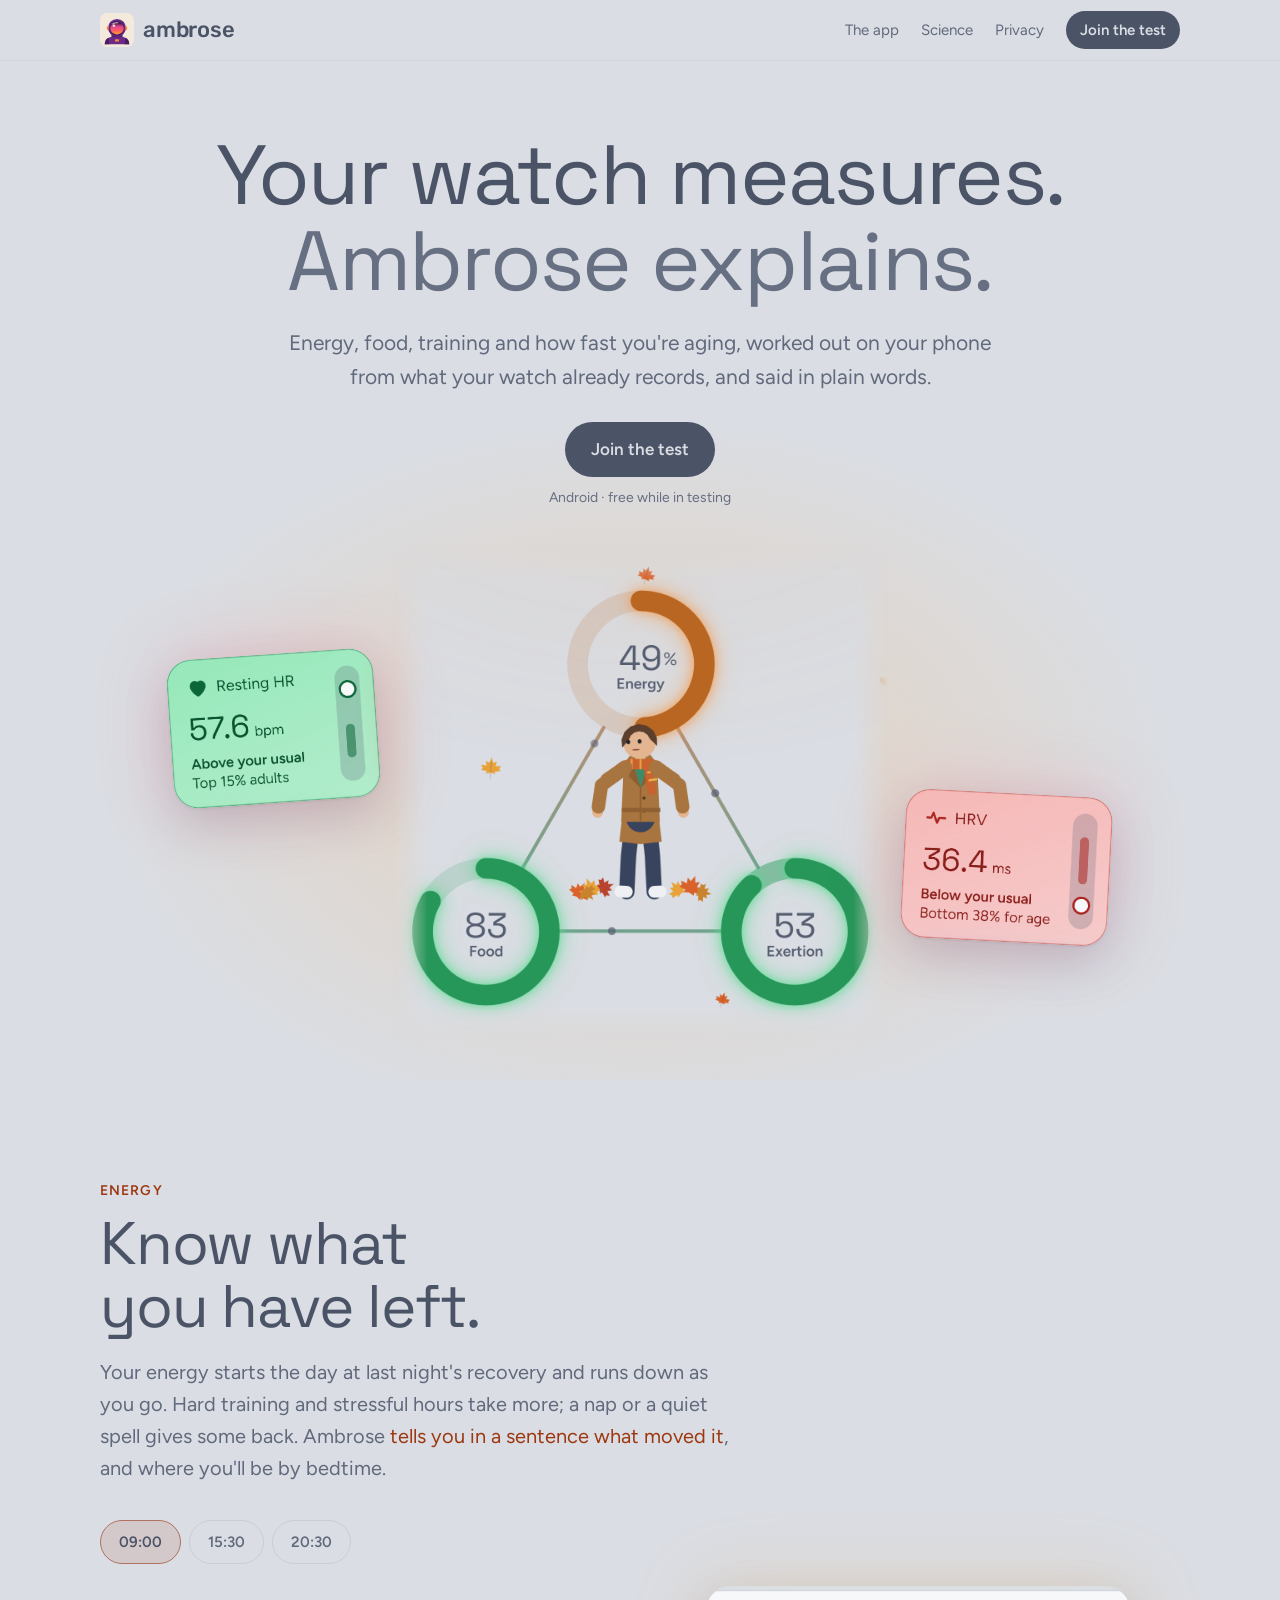
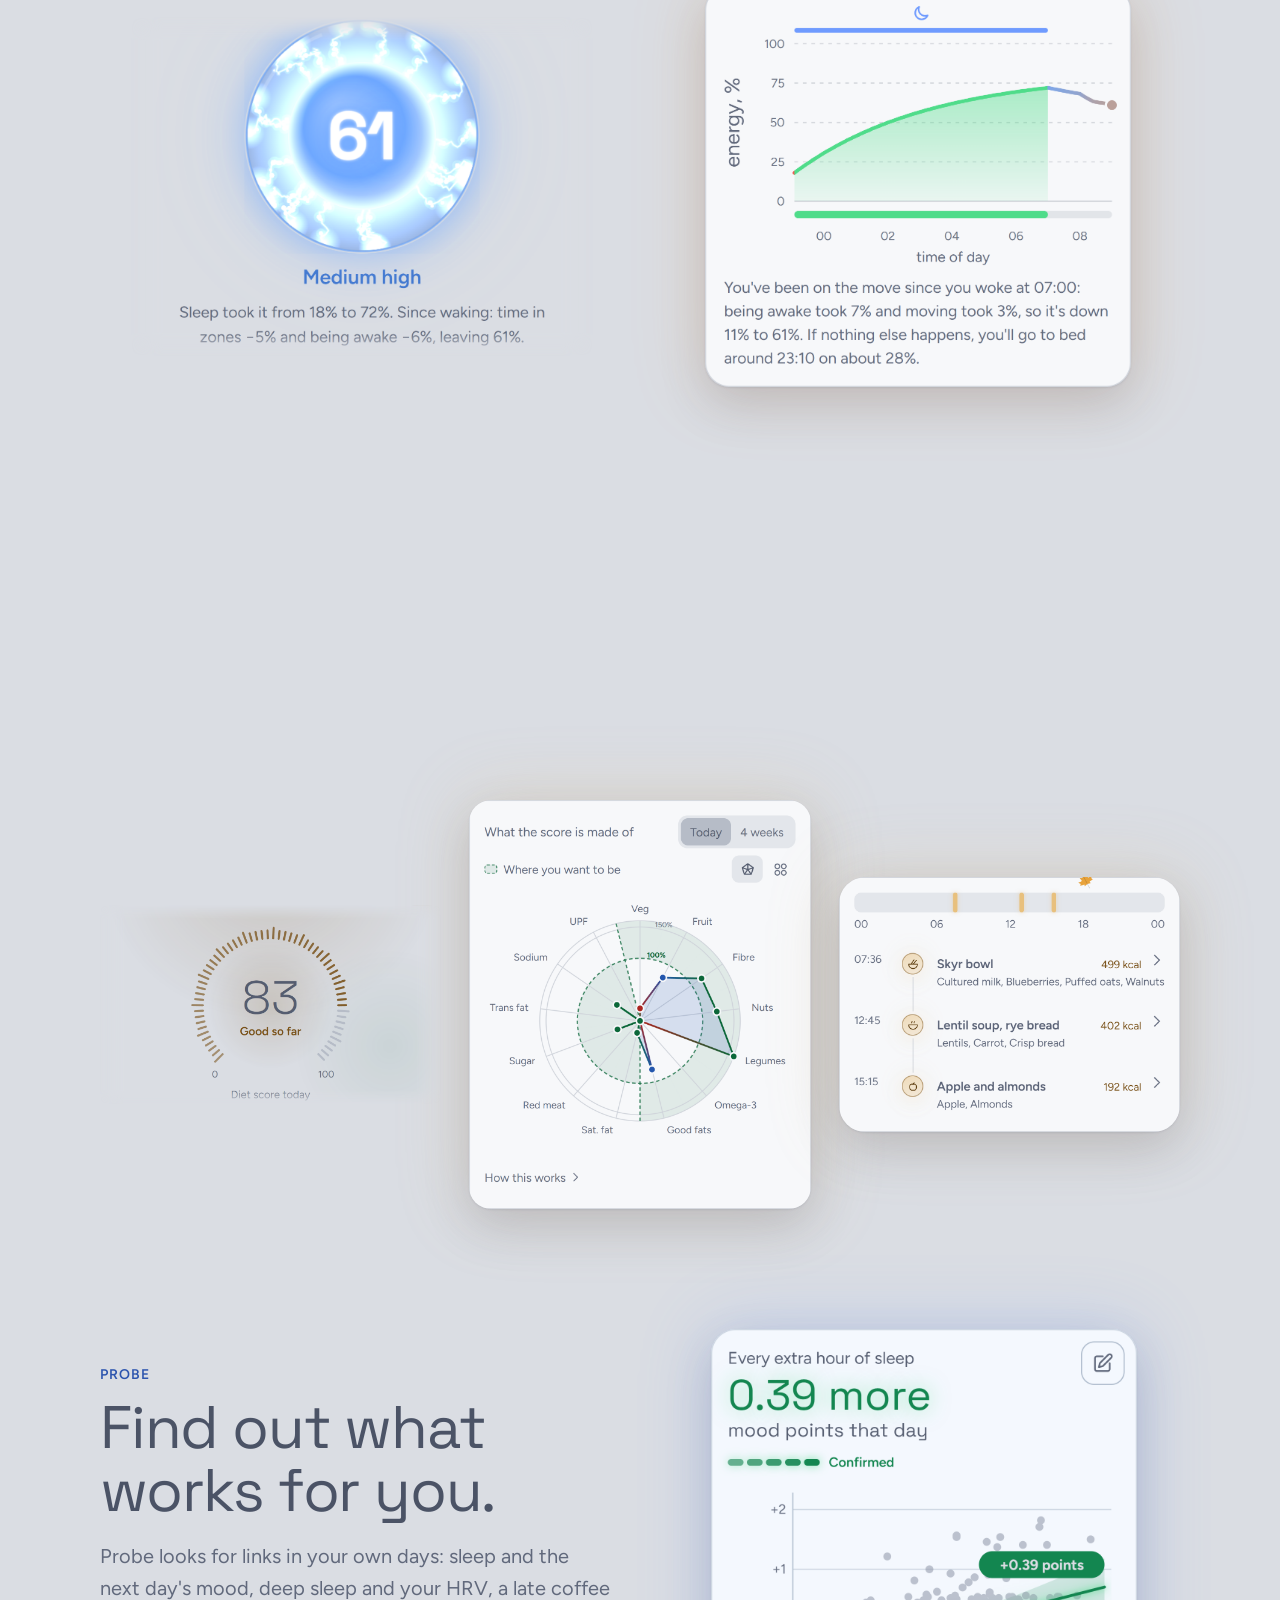
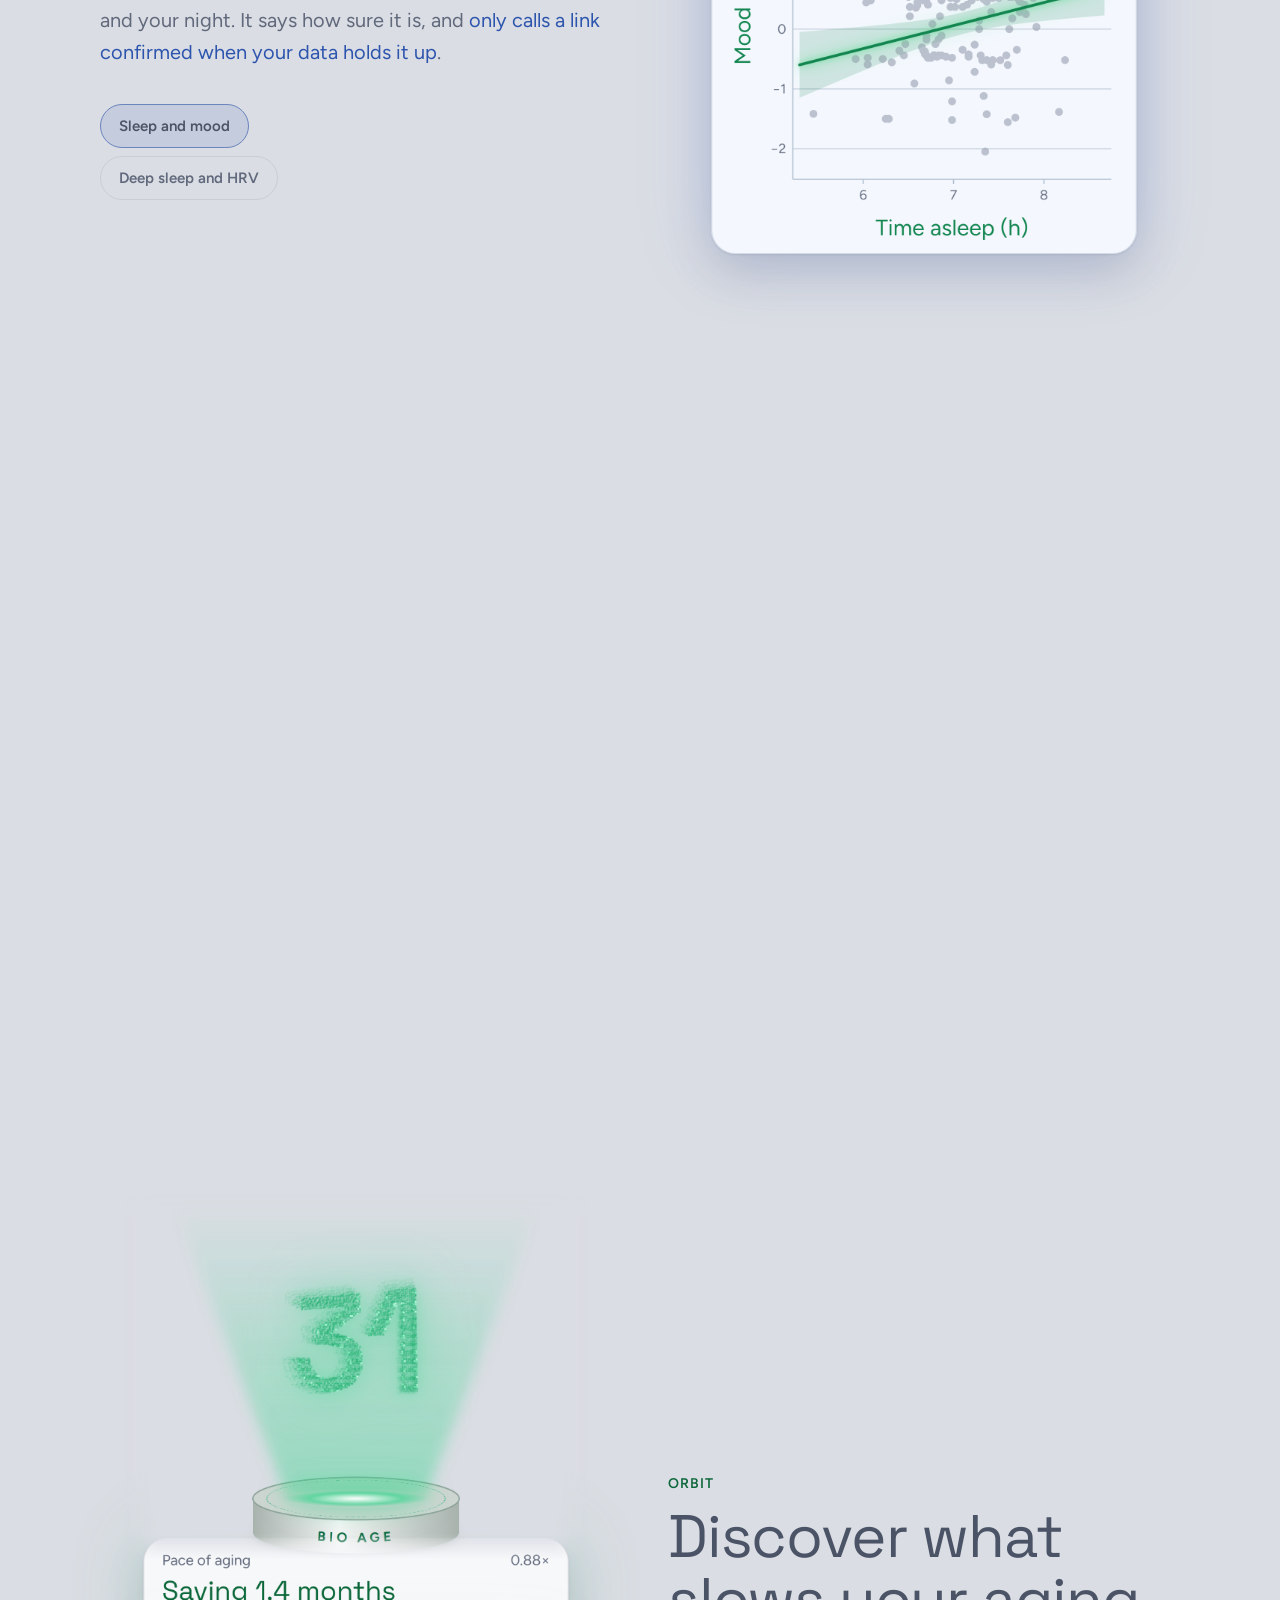
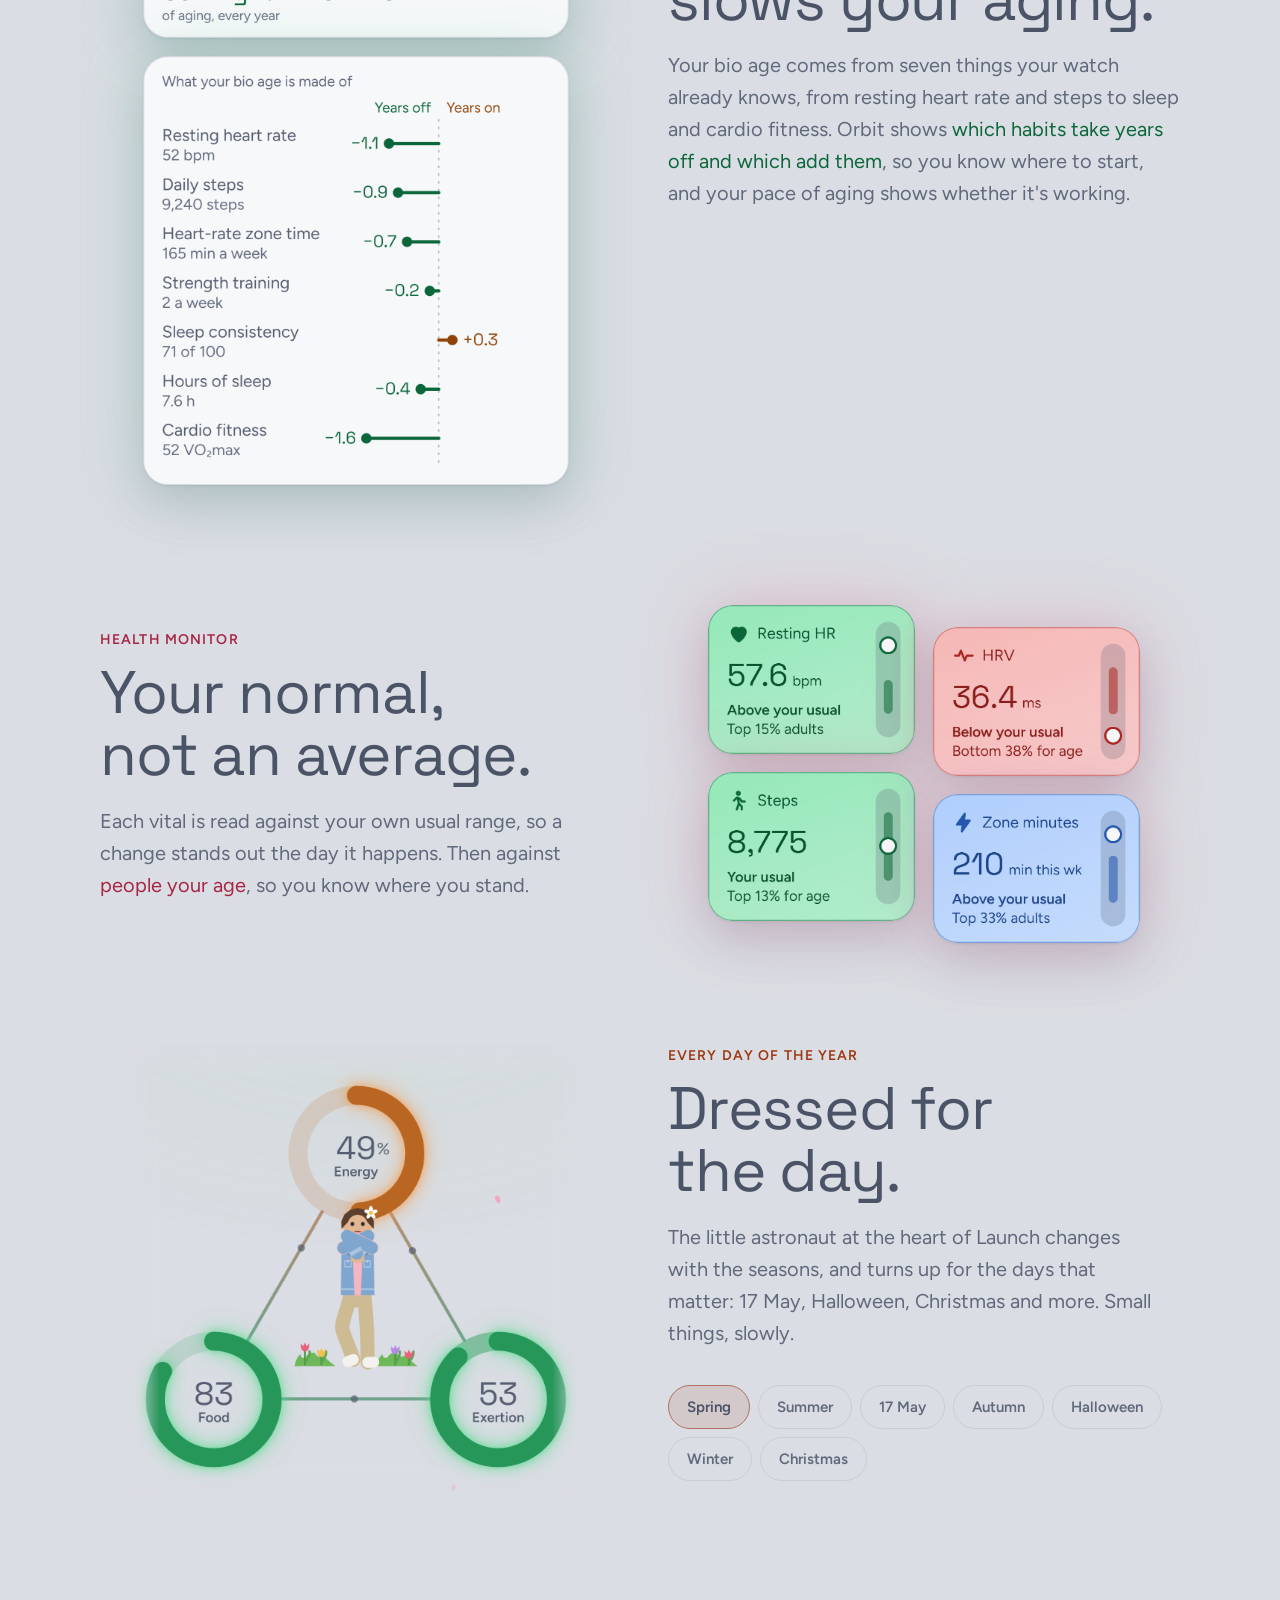
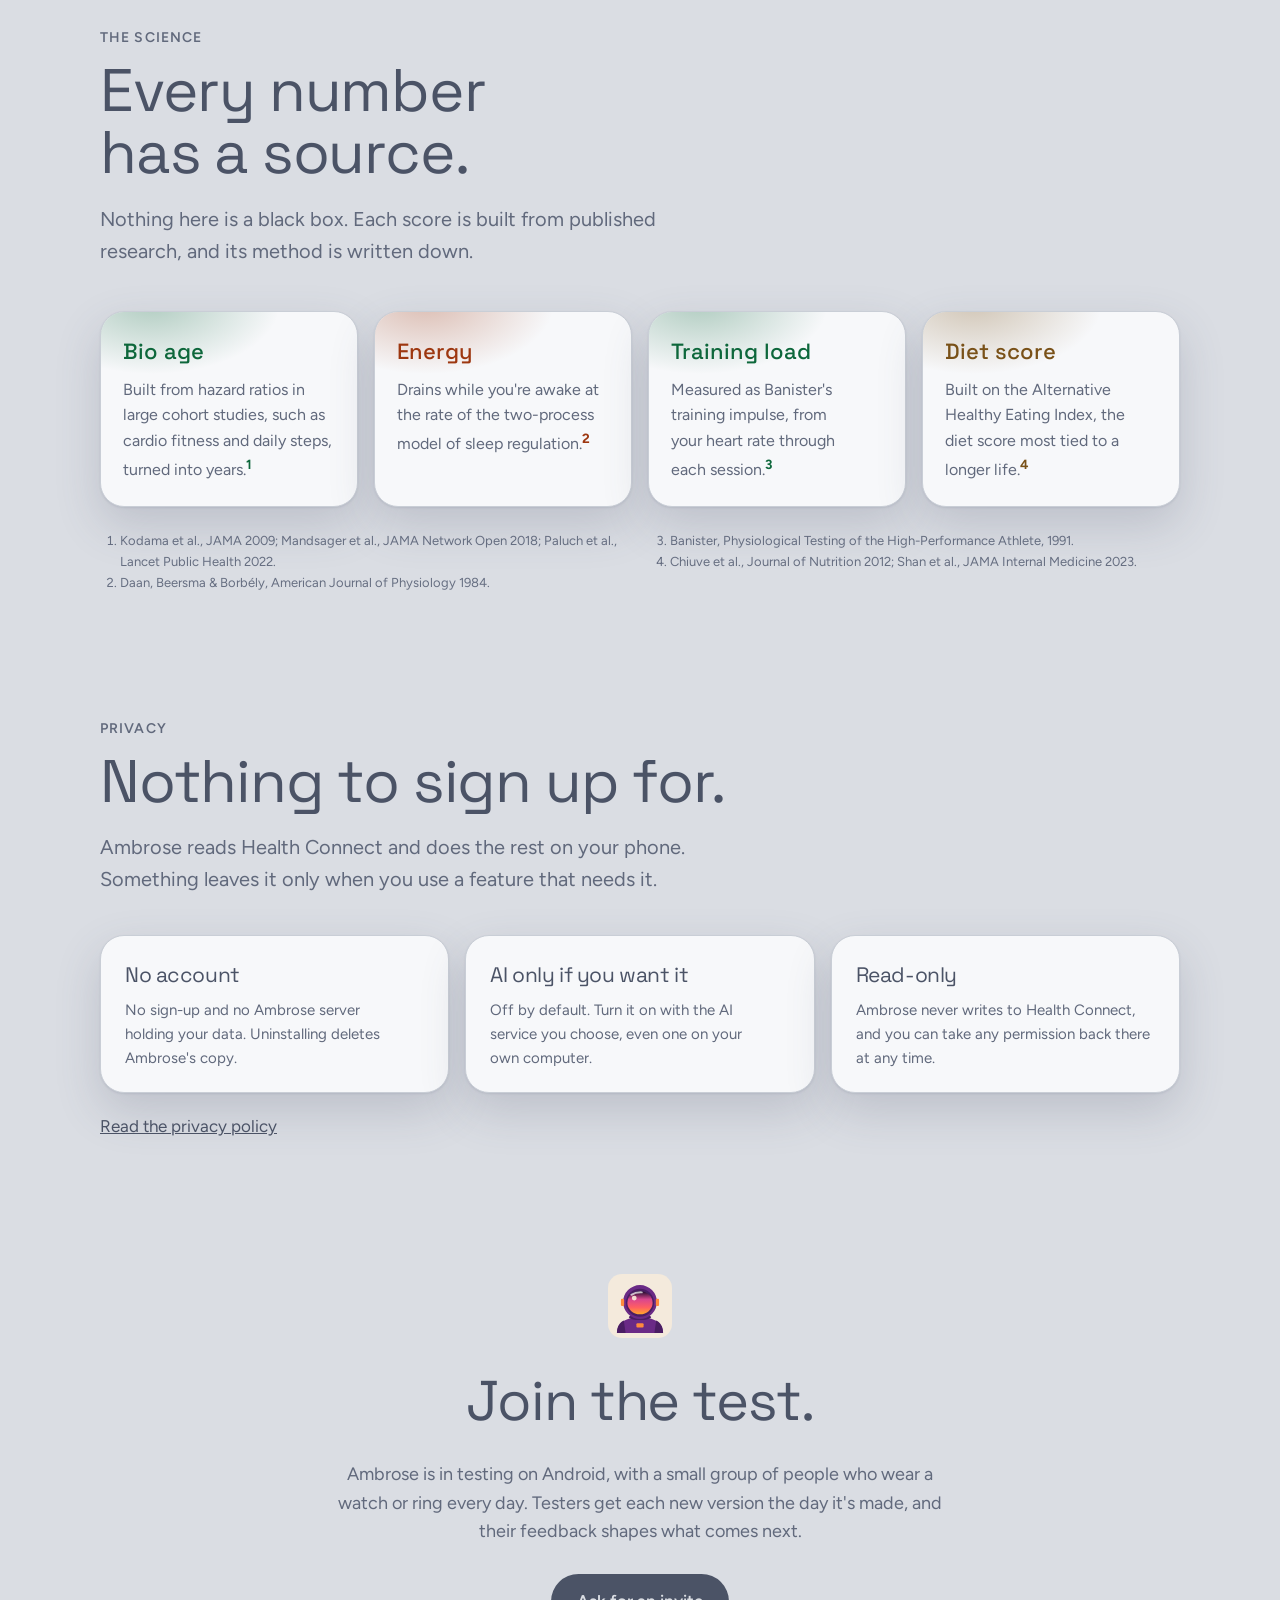
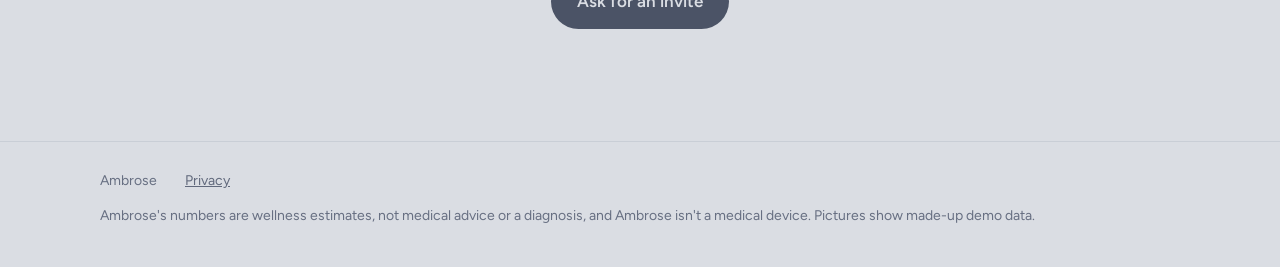
==== commit 1381d99c: "Orbit: Discover what slows your aging, and which habits take years off or add them Co-Authored-By: C" ====
--- a/index.html
+++ b/index.html
@@ -168,11 +168,11 @@
         <div class="wrap split flip">
           <div class="head rise">
             <span class="kicker">Orbit</span>
-            <h2>See how fast you're aging.</h2>
+            <h2>Discover what slows your aging.</h2>
             <p>
               Your bio age comes from seven things your watch already knows, from resting heart rate and steps to
-              sleep and cardio fitness, each <em>weighed by how much it changes the risk of dying early</em>. Your
-              pace of aging says how fast it's moving.
+              sleep and cardio fitness. Orbit shows <em>which habits take years off and which add them</em>, so you
+              know where to start, and your pace of aging shows whether it's working.
             </p>
           </div>
           <div class="collage orbit-collage rise">
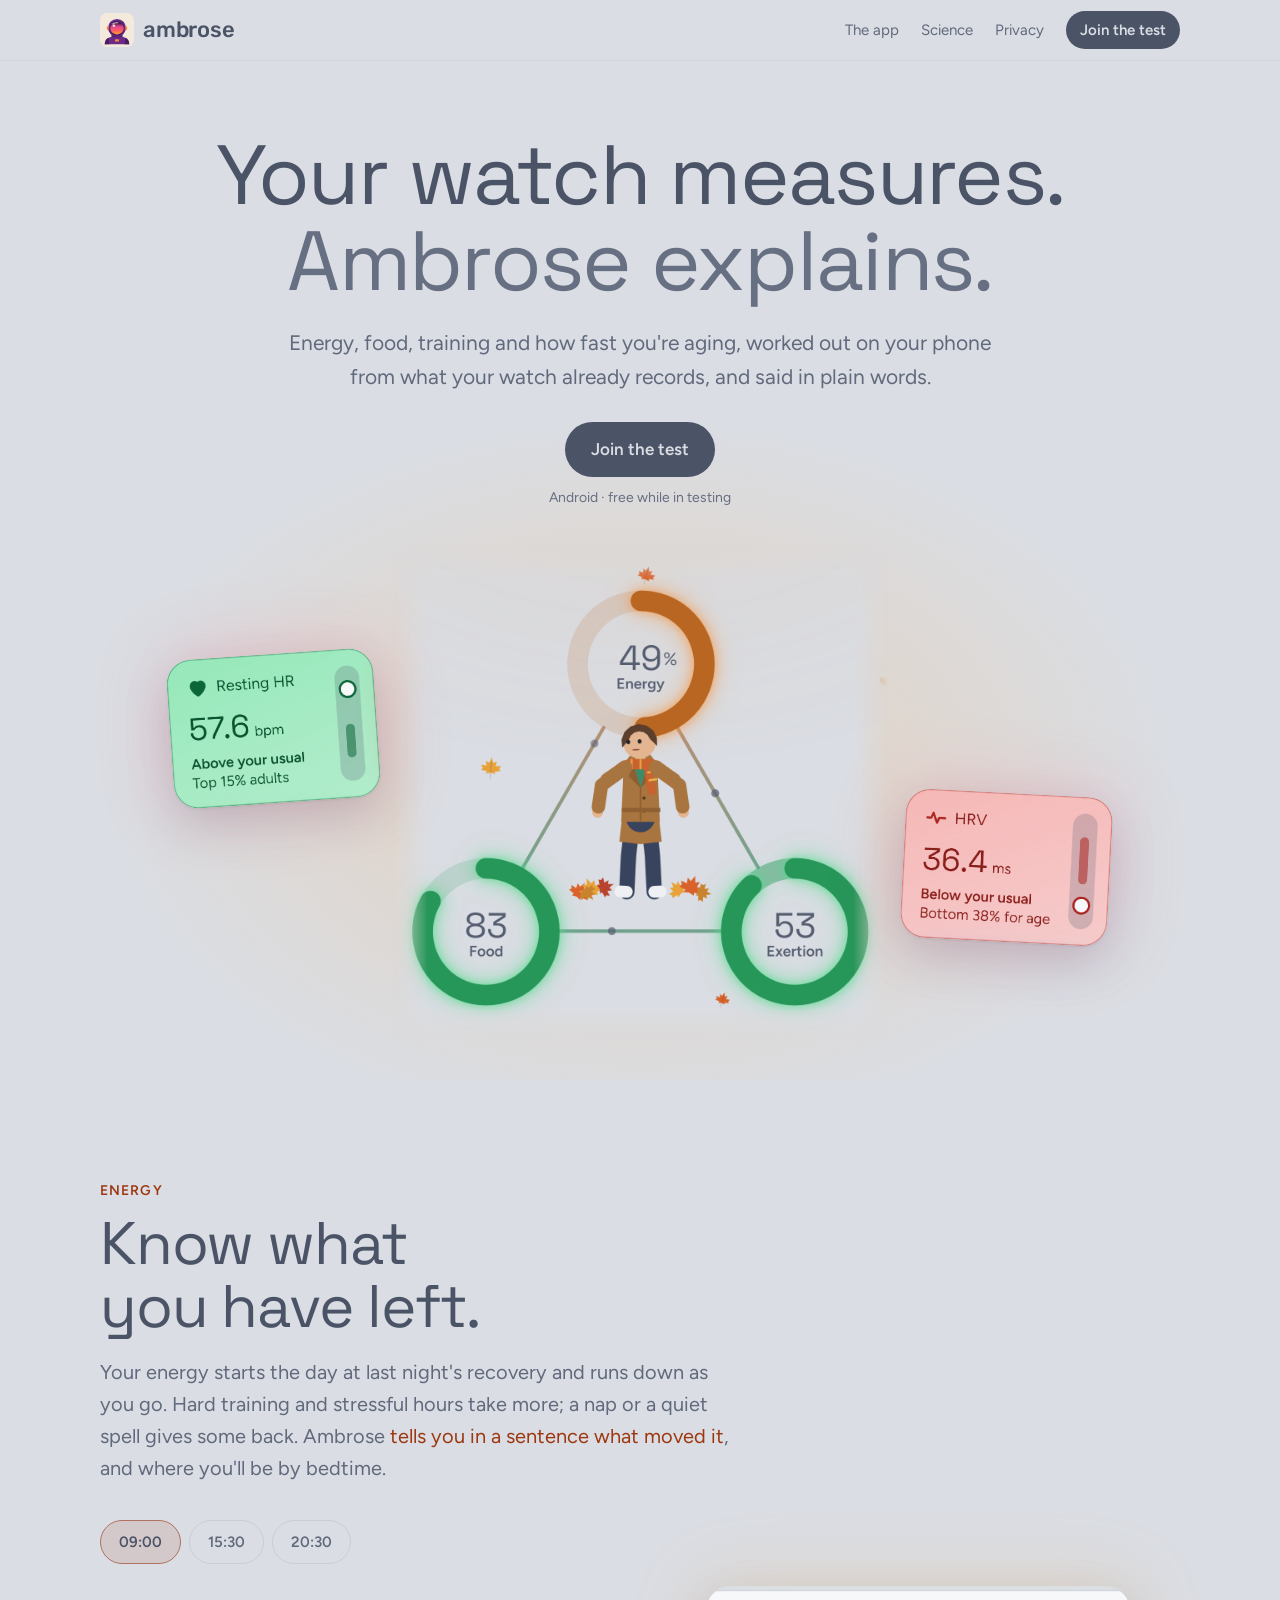
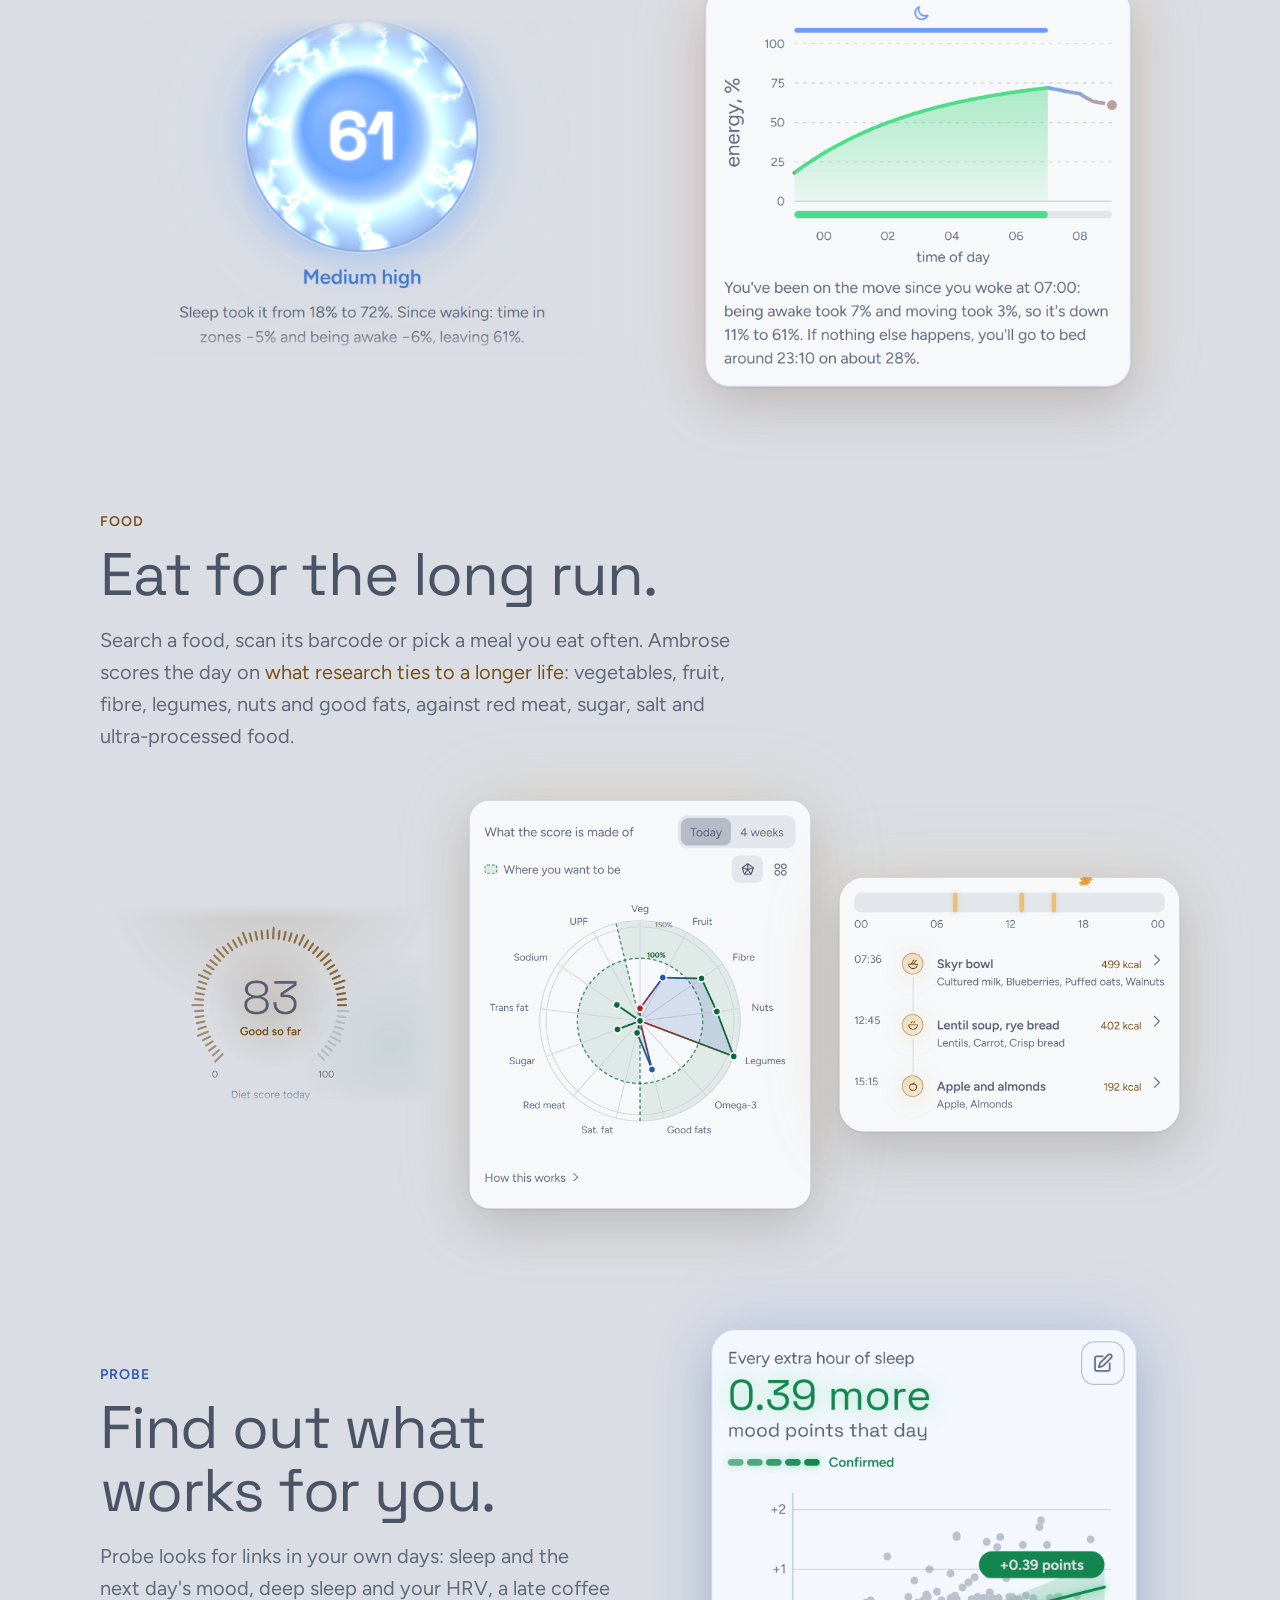
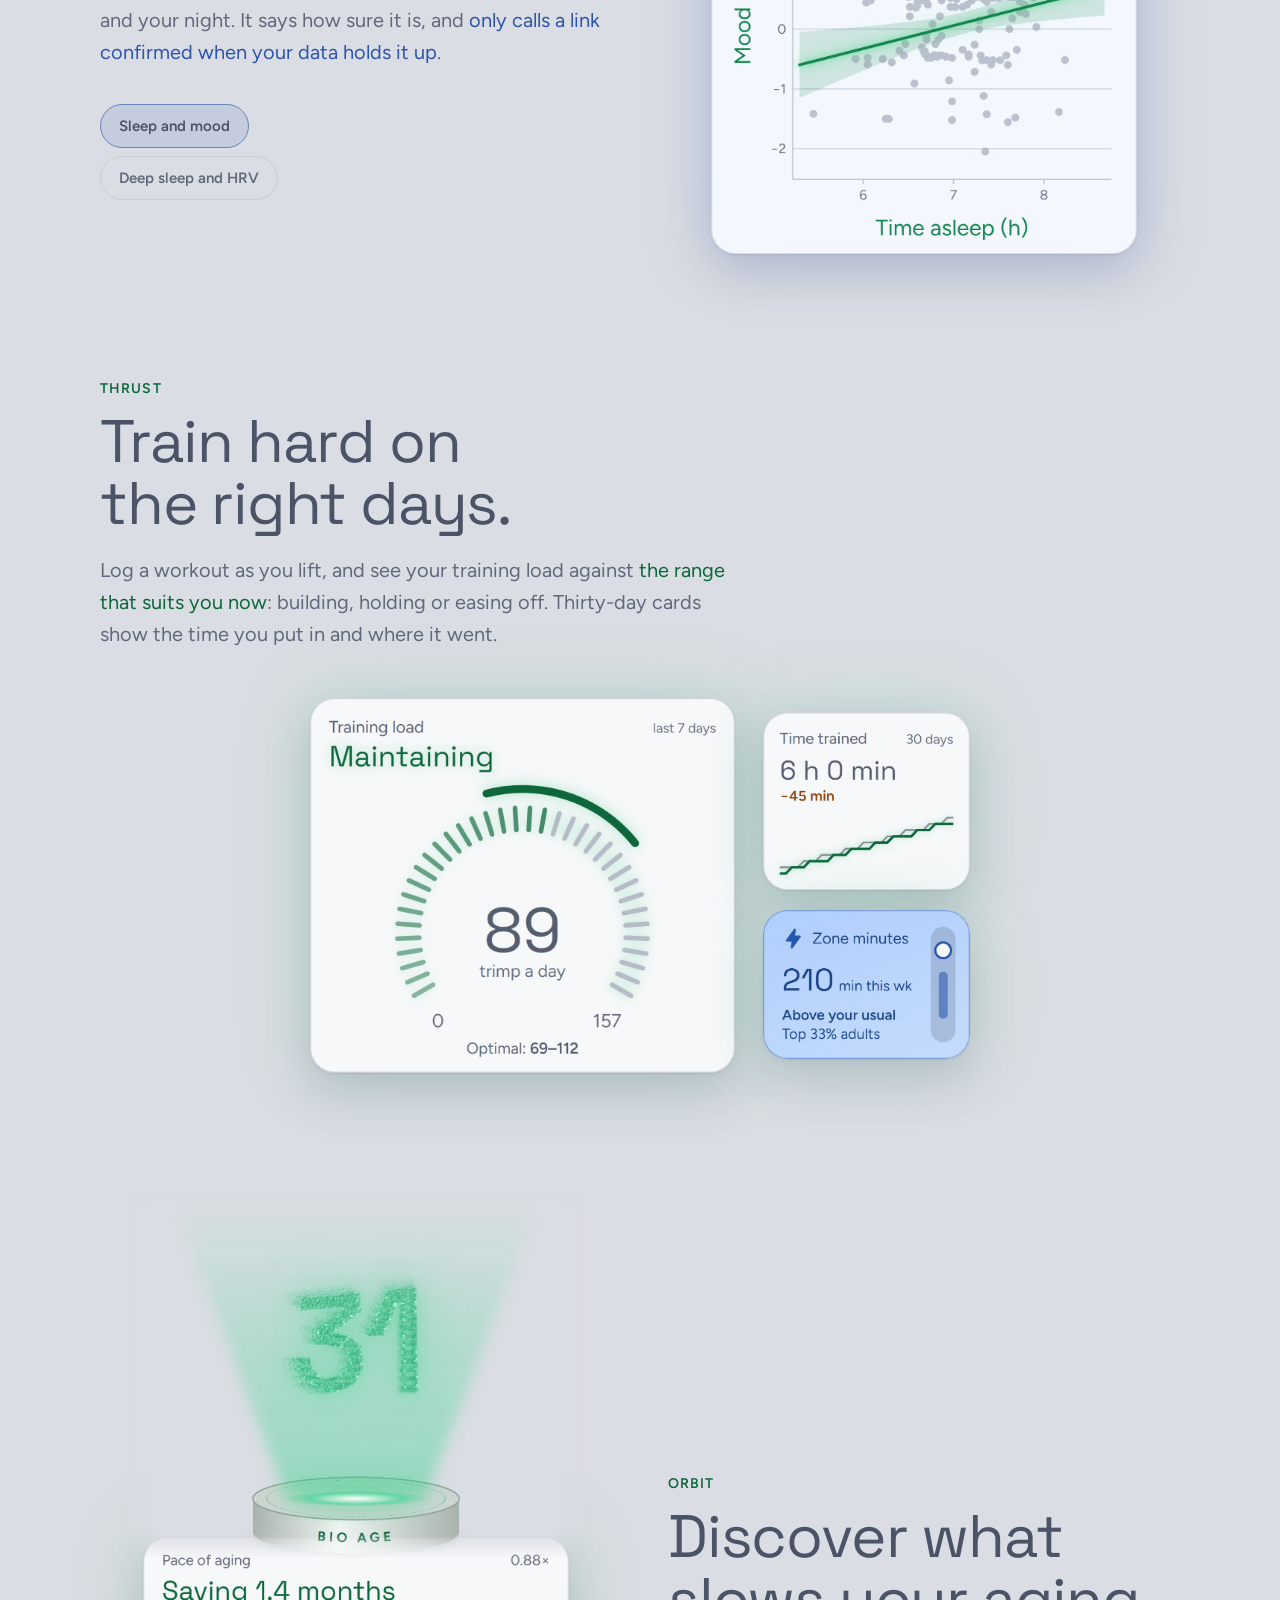
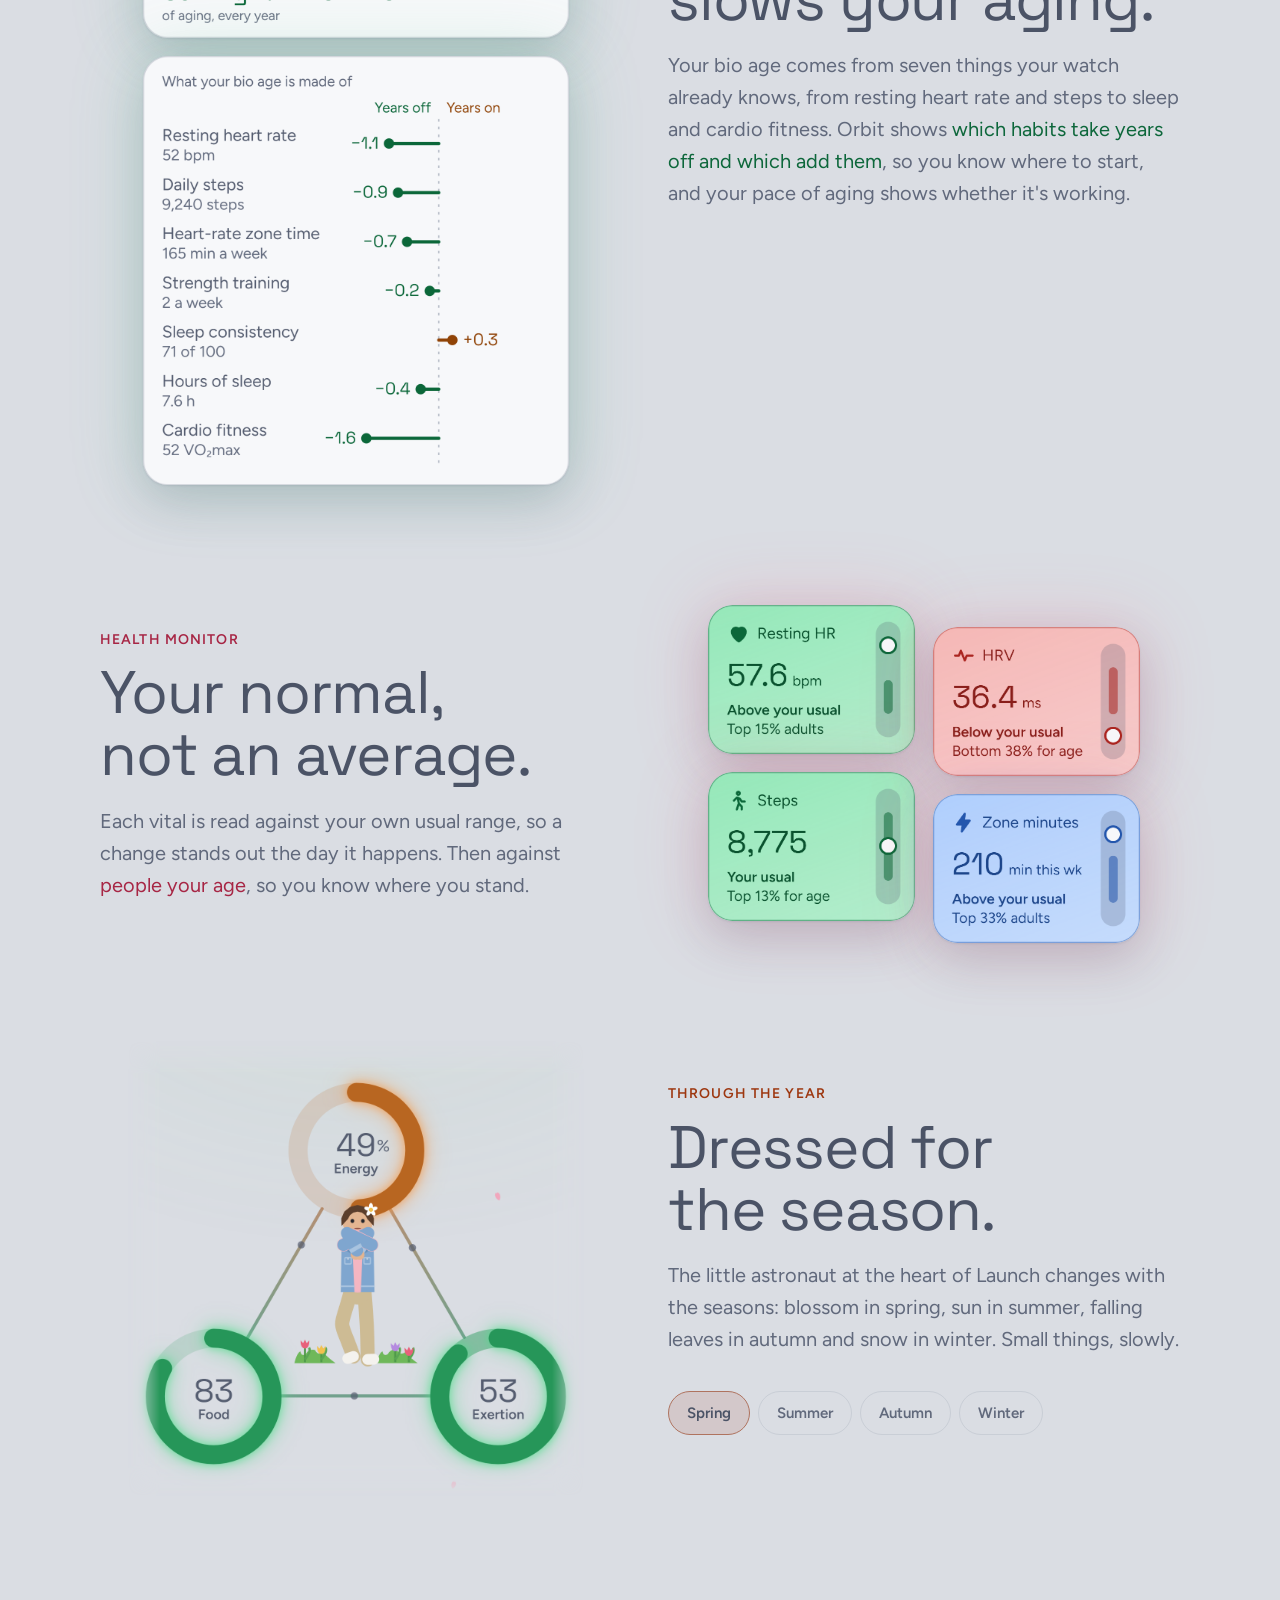
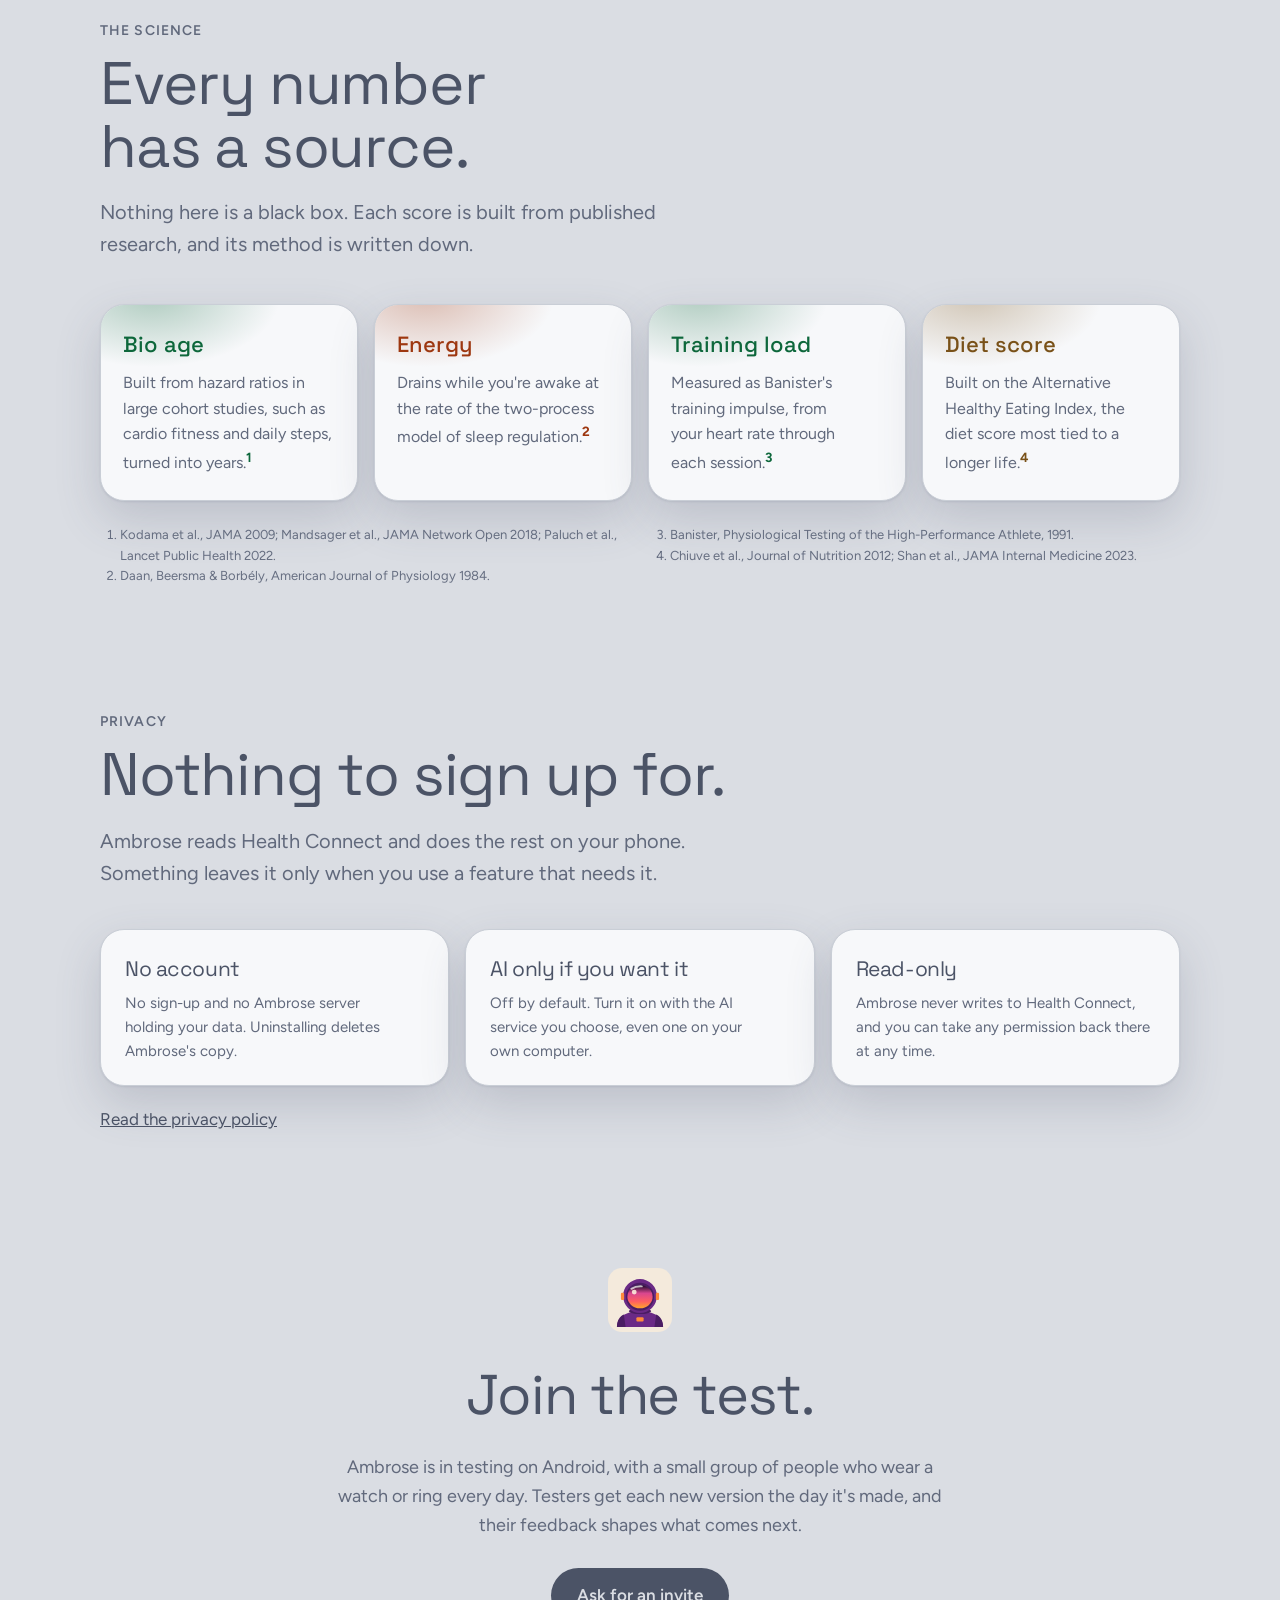
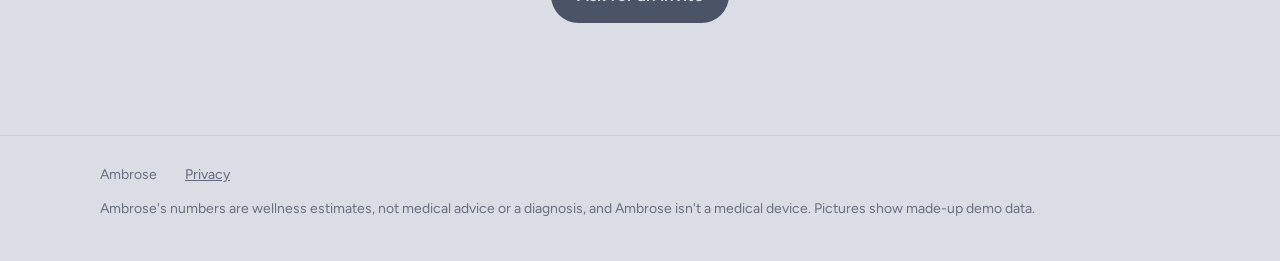
==== commit d6c02077: "Seasons only: spring, summer, autumn and winter; the holidays stay a surprise Co-Authored-By: Claude" ====
--- a/index.html
+++ b/index.html
@@ -207,31 +207,25 @@
       <section class="chapter seasons" id="seasons" style="--hue: var(--flare)">
         <div class="wrap split flip">
           <div class="head rise">
-            <span class="kicker">Every day of the year</span>
-            <h2>Dressed for the day.</h2>
-            <p>
-              The little astronaut at the heart of Launch changes with the seasons, and turns up for the days
-              that matter: 17 May, Halloween, Christmas and more. Small things, slowly.
+            <span class="kicker">Through the year</span>
+            <h2>Dressed for the season.</h2>
+            <p>
+              The little astronaut at the heart of Launch changes with the seasons: blossom in spring, sun in
+              summer, falling leaves in autumn and snow in winter. Small things, slowly.
             </p>
             <div class="tabs chips" role="tablist" aria-label="Seasons">
               <button role="tab" aria-selected="true">Spring<i></i></button>
               <button role="tab" aria-selected="false">Summer<i></i></button>
-              <button role="tab" aria-selected="false">17 May<i></i></button>
               <button role="tab" aria-selected="false">Autumn<i></i></button>
-              <button role="tab" aria-selected="false">Halloween<i></i></button>
               <button role="tab" aria-selected="false">Winter<i></i></button>
-              <button role="tab" aria-selected="false">Christmas<i></i></button>
-            </div>
-          </div>
-          <div class="switch rise" data-auto="3200" data-tabs-before>
+            </div>
+          </div>
+          <div class="switch rise" data-auto="3600" data-tabs-before>
             <div class="stage">
               <div class="slide on"><img class="piece soft" data-p="c-season-spring" src="img/cards/c-season-spring-dark.png" style="--w: 396" width="396" height="396" alt="Launch in spring" /></div>
               <div class="slide"><img class="piece soft" data-p="c-season-summer" src="img/cards/c-season-summer-dark.png" style="--w: 396" width="396" height="396" alt="Launch in summer" /></div>
-              <div class="slide"><img class="piece soft" data-p="c-season-may17" src="img/cards/c-season-may17-dark.png" style="--w: 396" width="396" height="396" alt="Launch on 17 May, in a bunad with a flag" /></div>
               <div class="slide"><img class="piece soft" data-p="c-season-autumn" src="img/cards/c-season-autumn-dark.png" style="--w: 396" width="396" height="396" alt="Launch in autumn, with falling leaves" /></div>
-              <div class="slide"><img class="piece soft" data-p="c-season-halloween" src="img/cards/c-season-halloween-dark.png" style="--w: 396" width="396" height="396" alt="Launch at Halloween" /></div>
               <div class="slide"><img class="piece soft" data-p="c-season-winter" src="img/cards/c-season-winter-dark.png" style="--w: 396" width="396" height="396" alt="Launch in winter" /></div>
-              <div class="slide"><img class="piece soft" data-p="c-season-christmas" src="img/cards/c-season-christmas-dark.png" style="--w: 396" width="396" height="396" alt="Launch at Christmas, in a Santa hat with presents" /></div>
             </div>
           </div>
         </div>
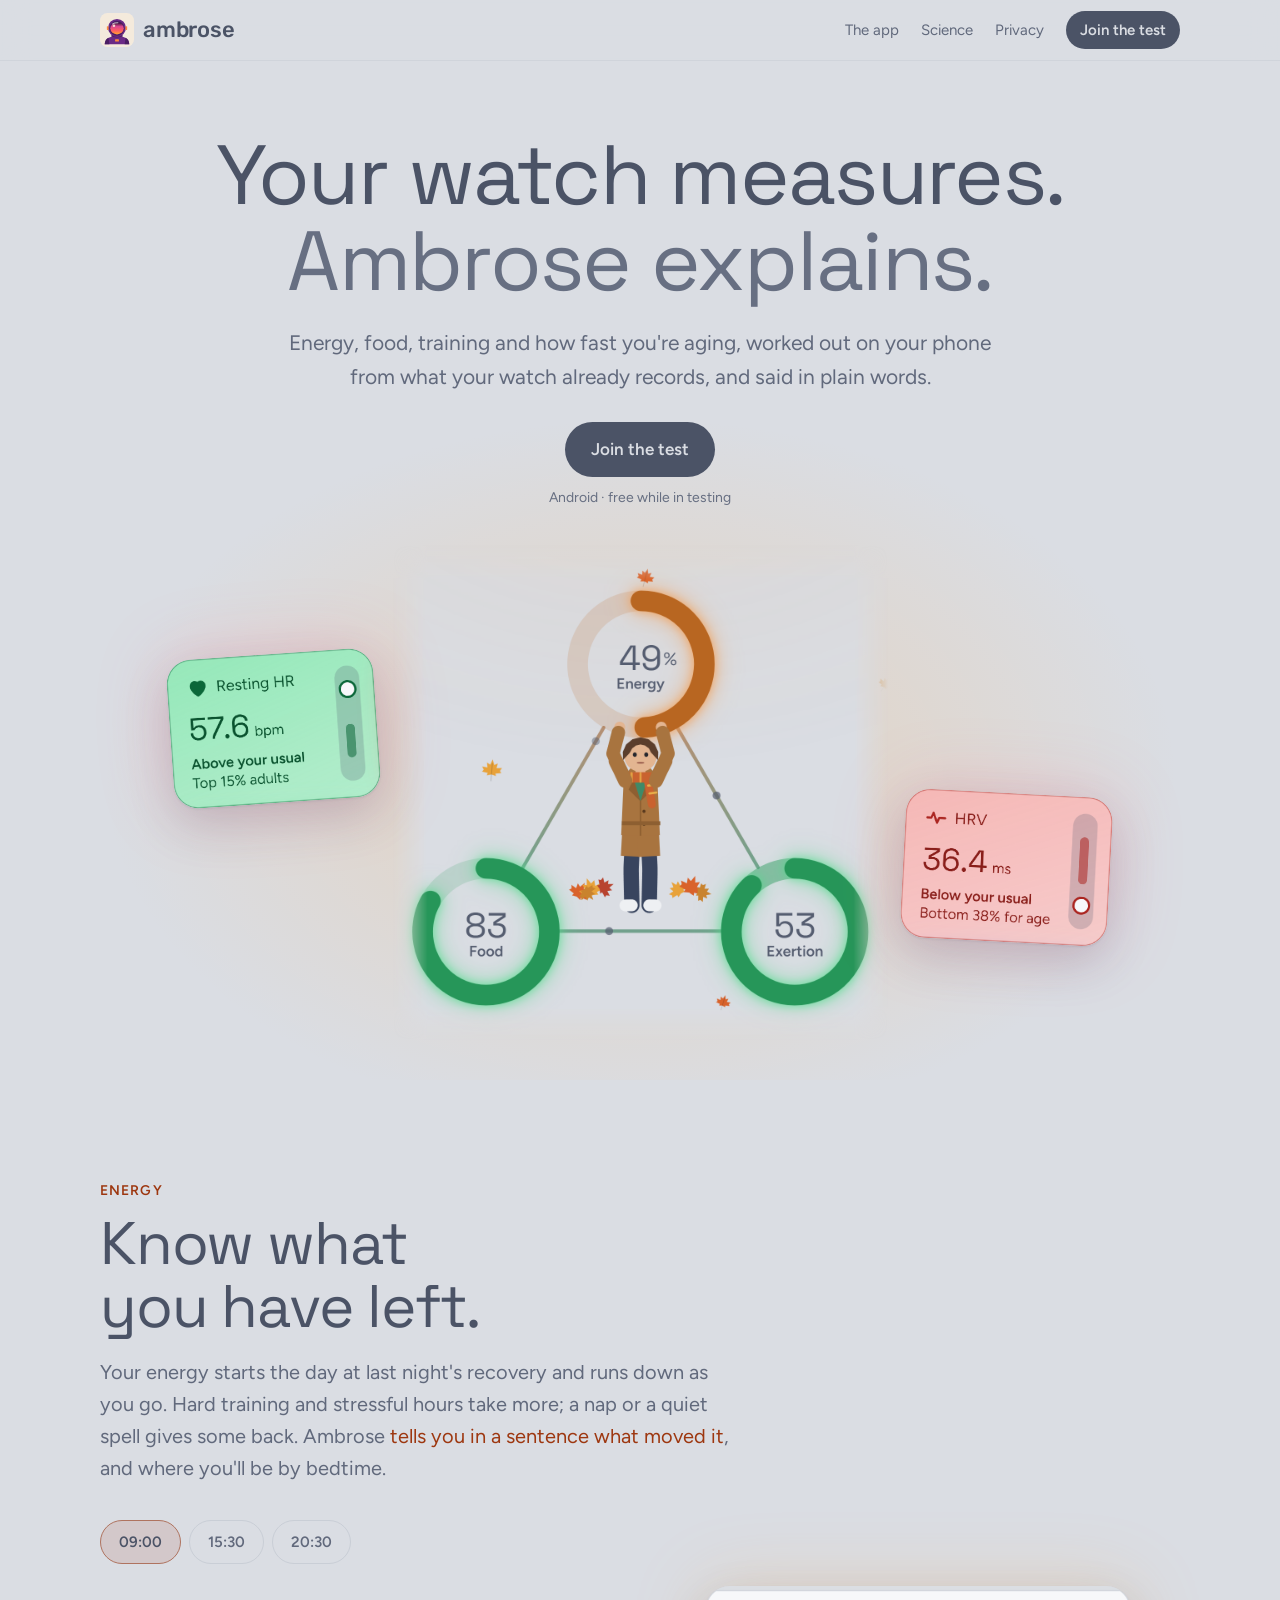
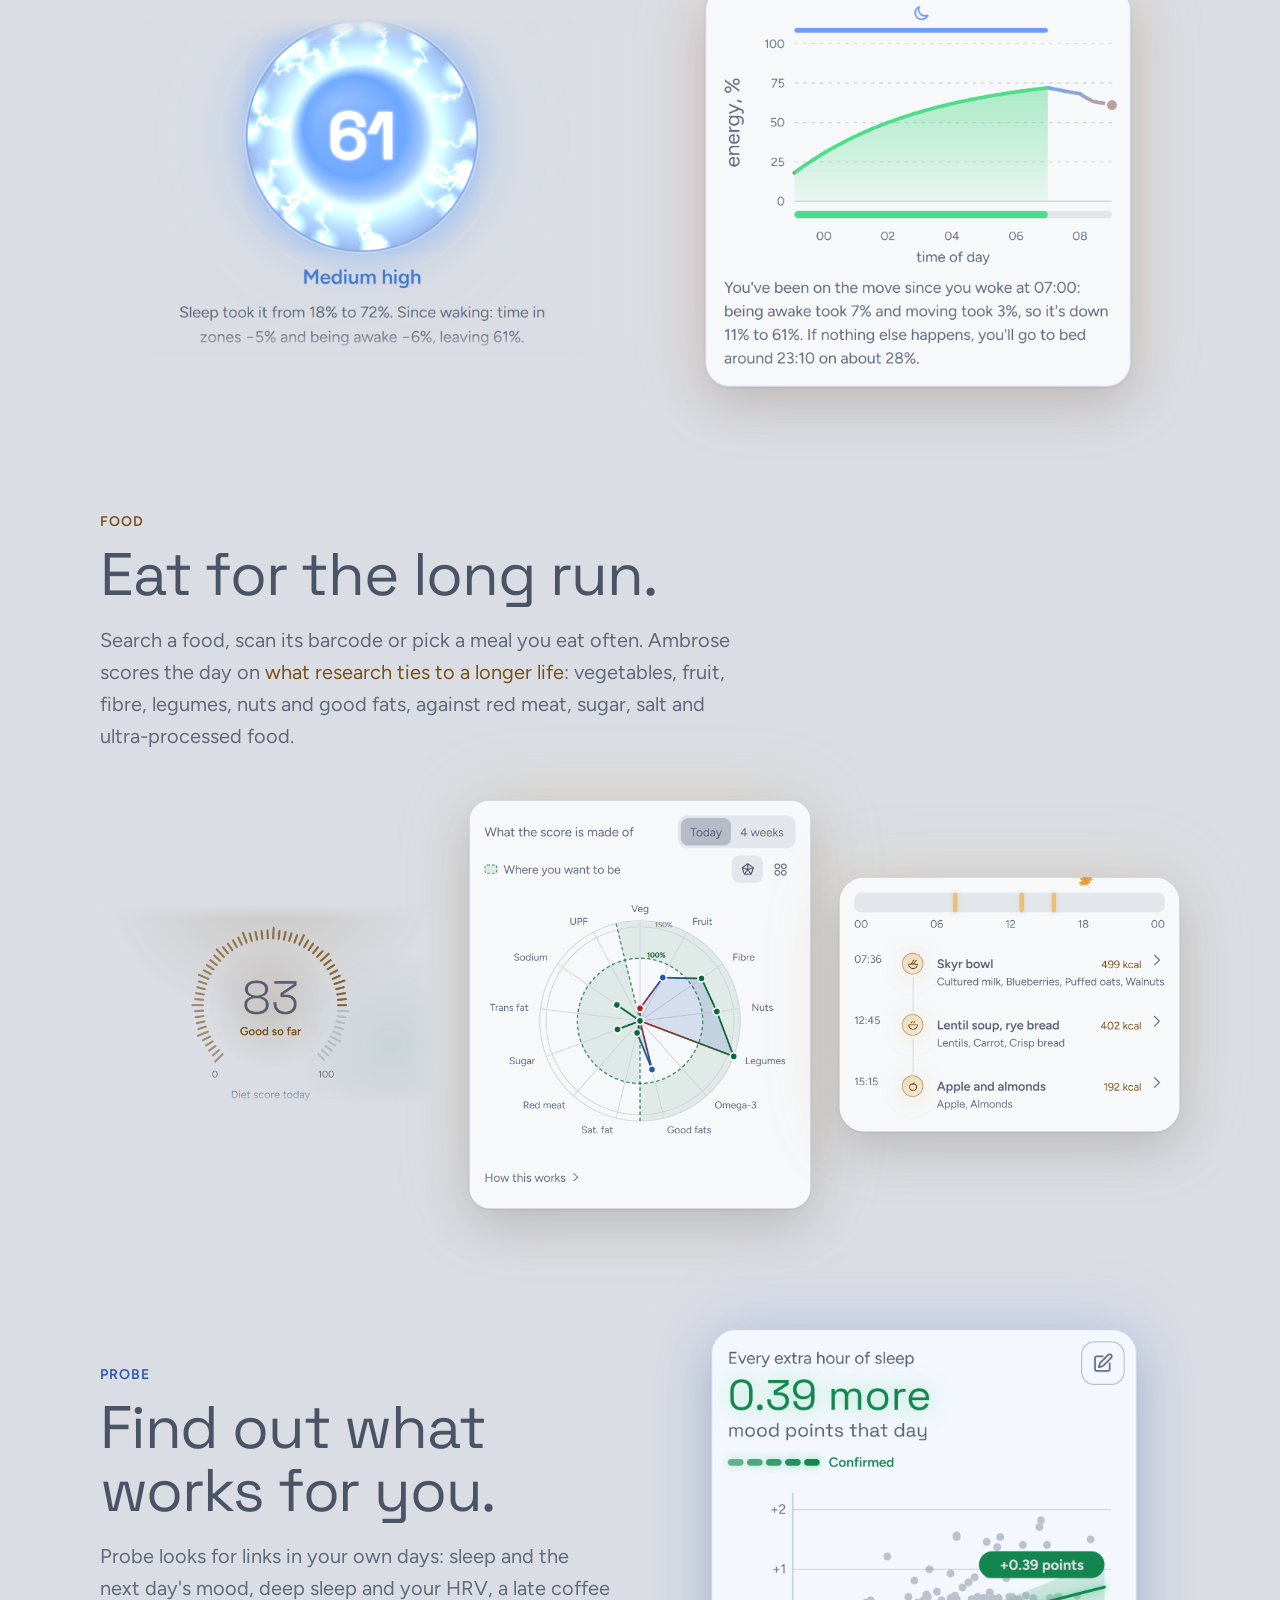
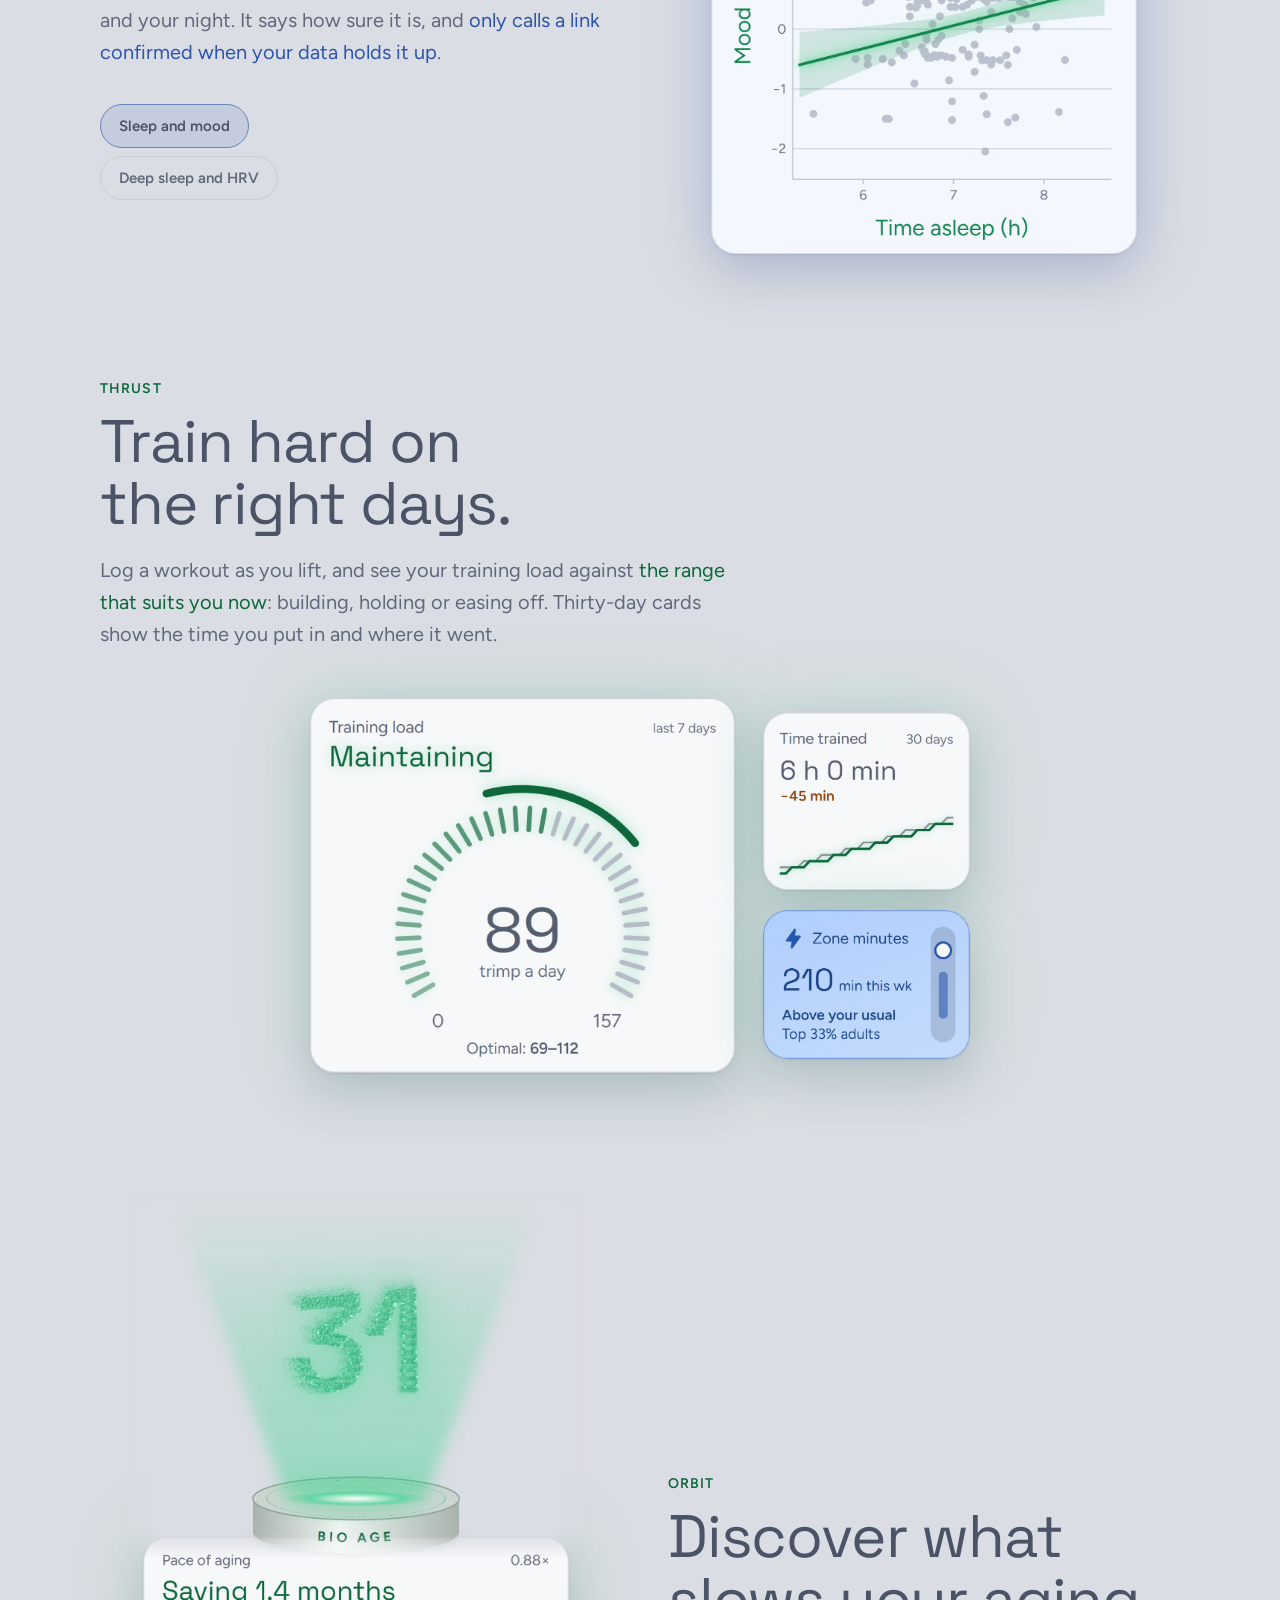
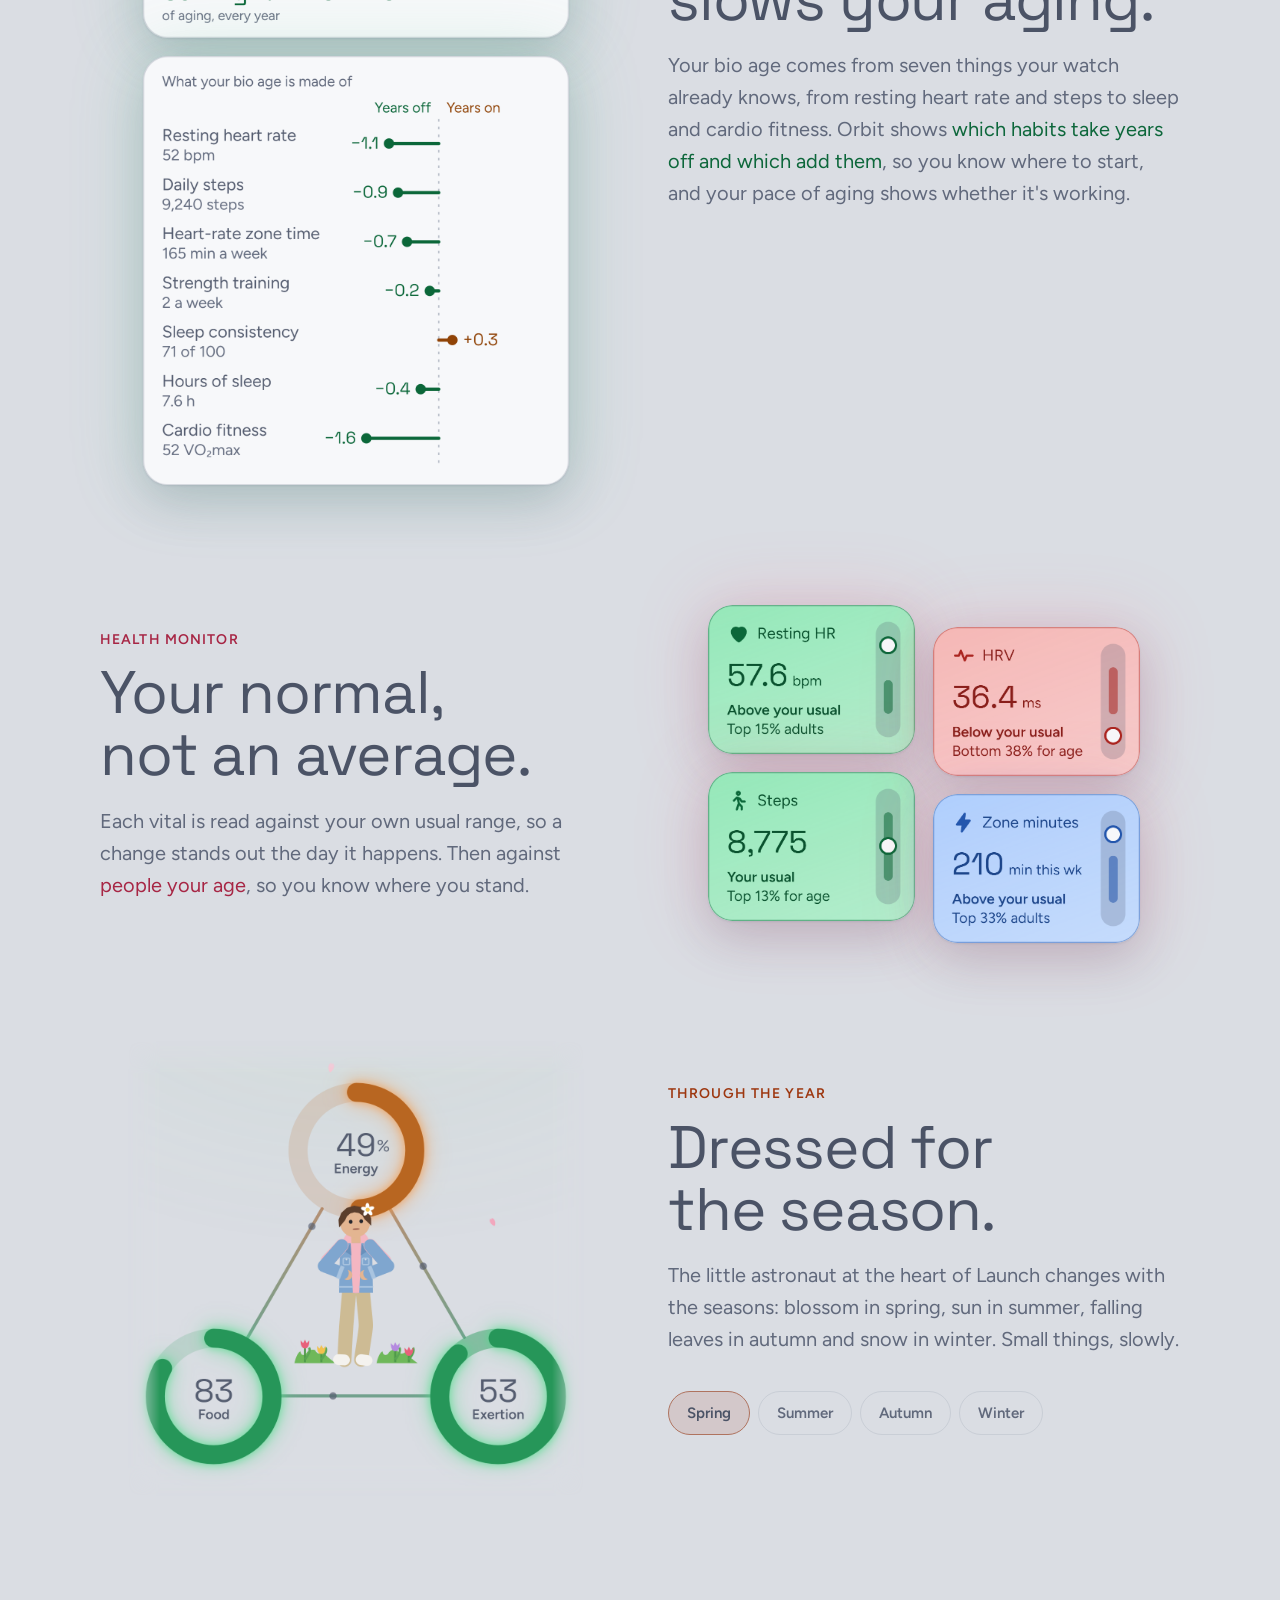
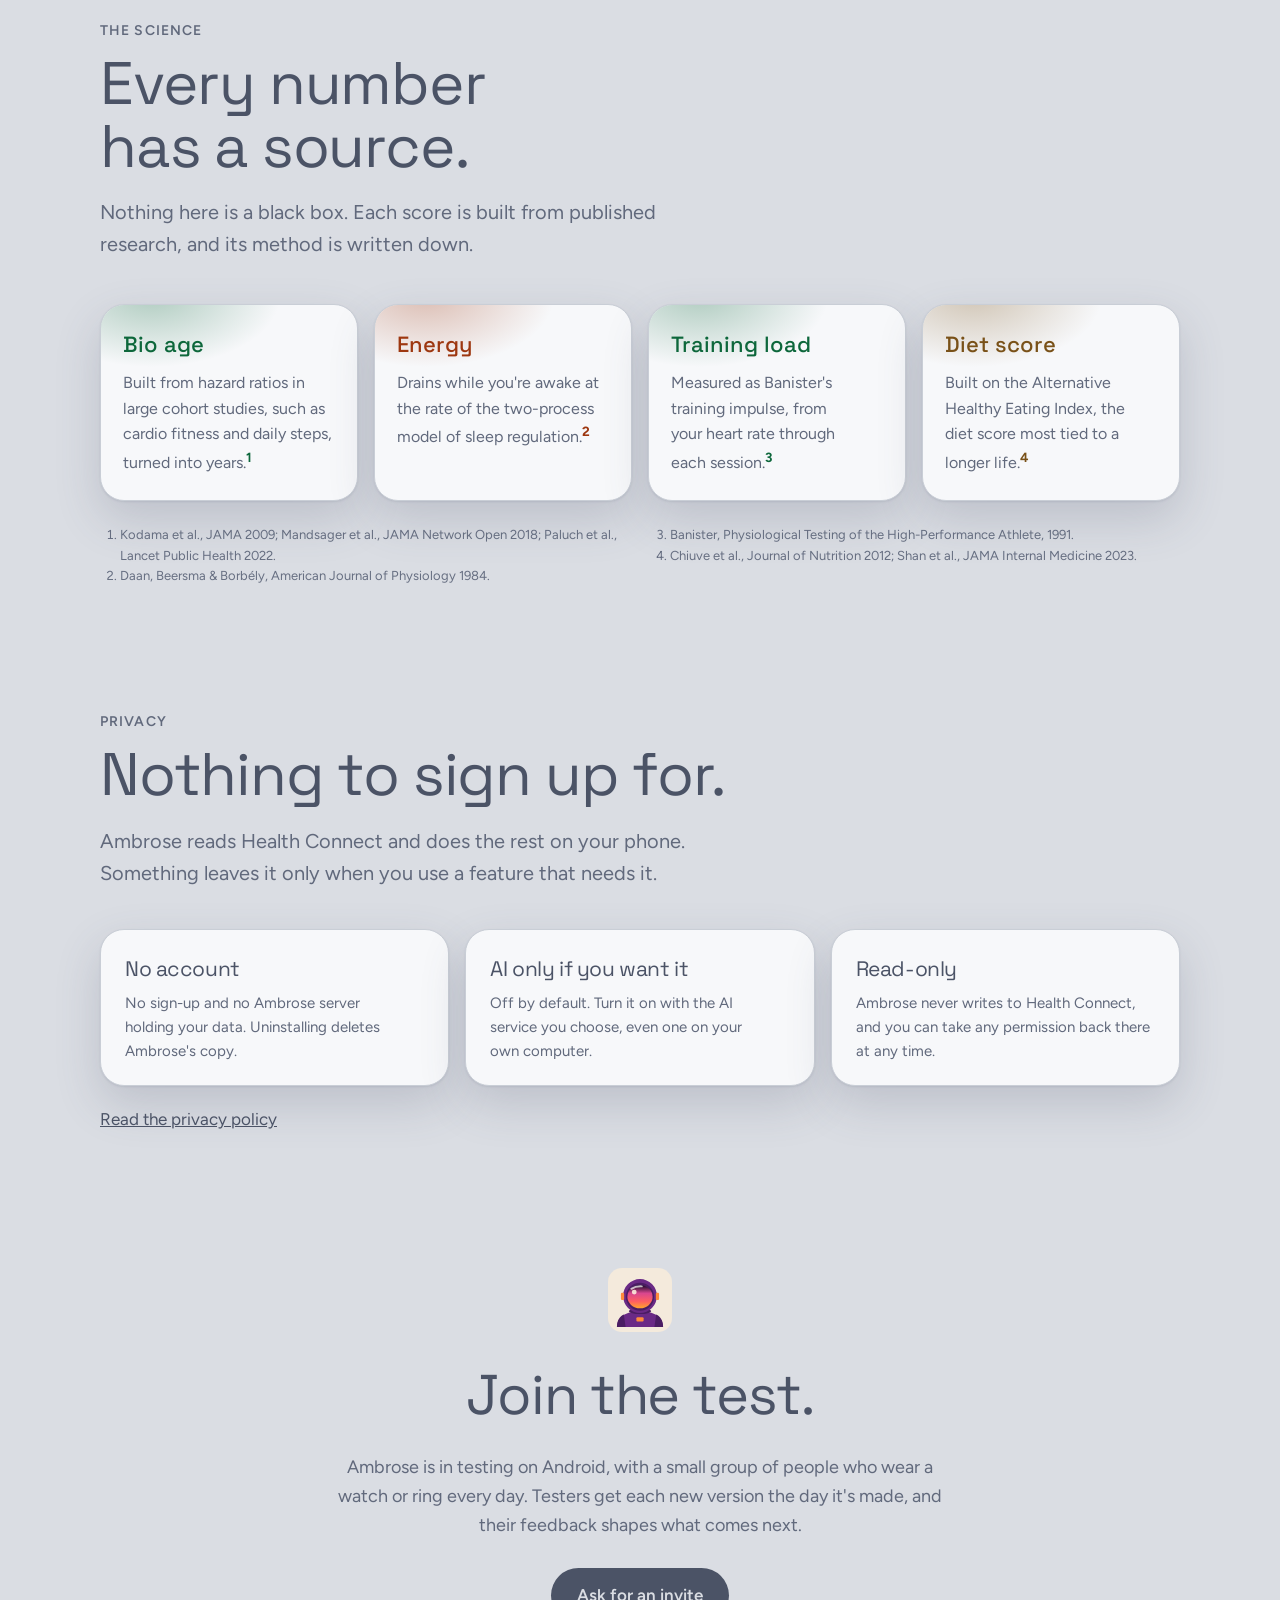
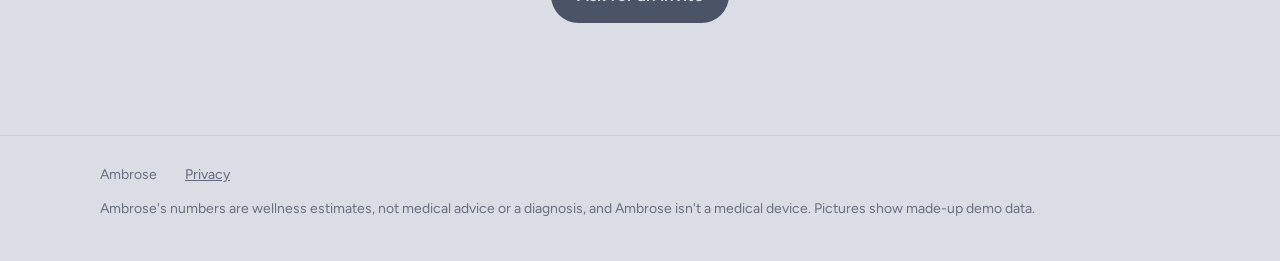
==== commit 078f3500: "Privacy: Crew and usage statistics; contact ambrose.app.help@gmail.com Co-Authored-By: Claude Opus 5" ====
--- a/index.html
+++ b/index.html
@@ -292,7 +292,7 @@
             Ambrose is in testing on Android, with a small group of people who wear a watch or ring every day.
             Testers get each new version the day it's made, and their feedback shapes what comes next.
           </p>
-          <a class="button" href="#join">Ask for an invite</a>
+          <a class="button" href="mailto:ambrose.app.help@gmail.com?subject=Ambrose%20test%20invite">Ask for an invite</a>
         </div>
       </section>
     </main>
